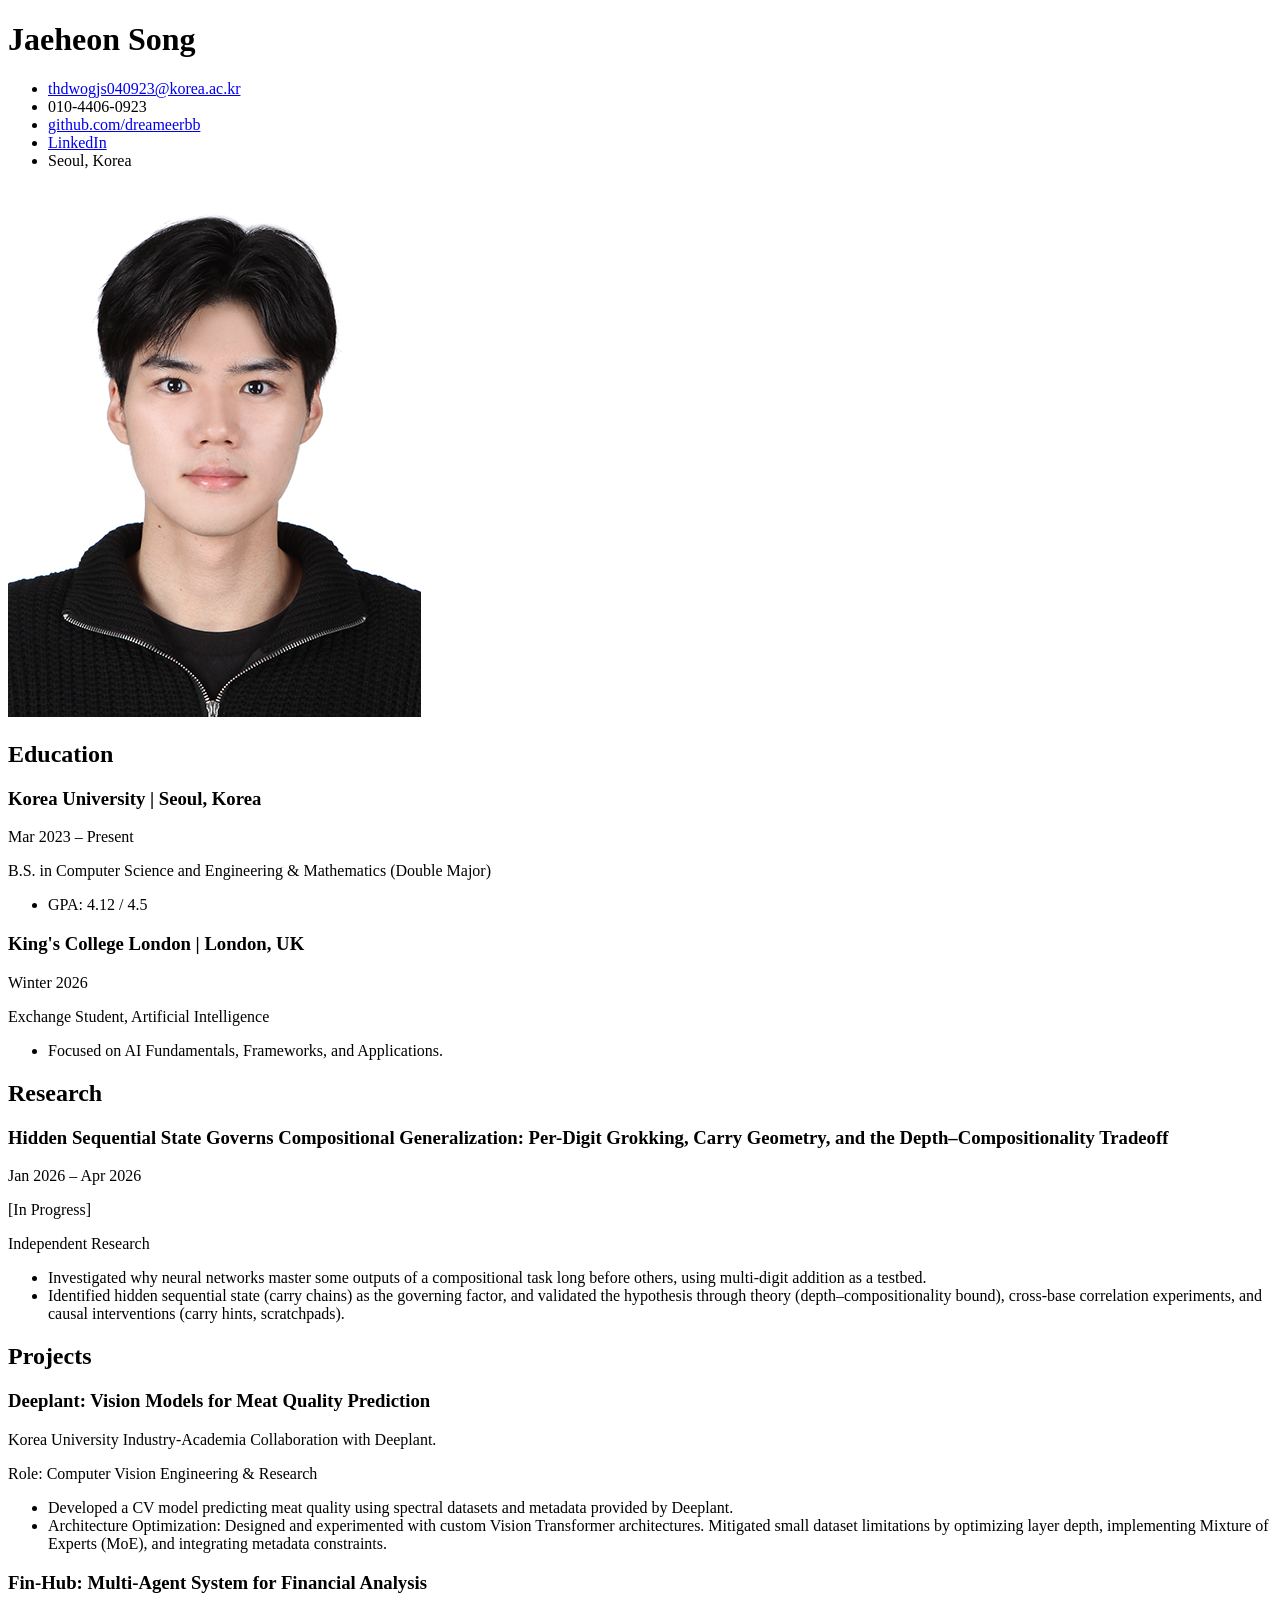
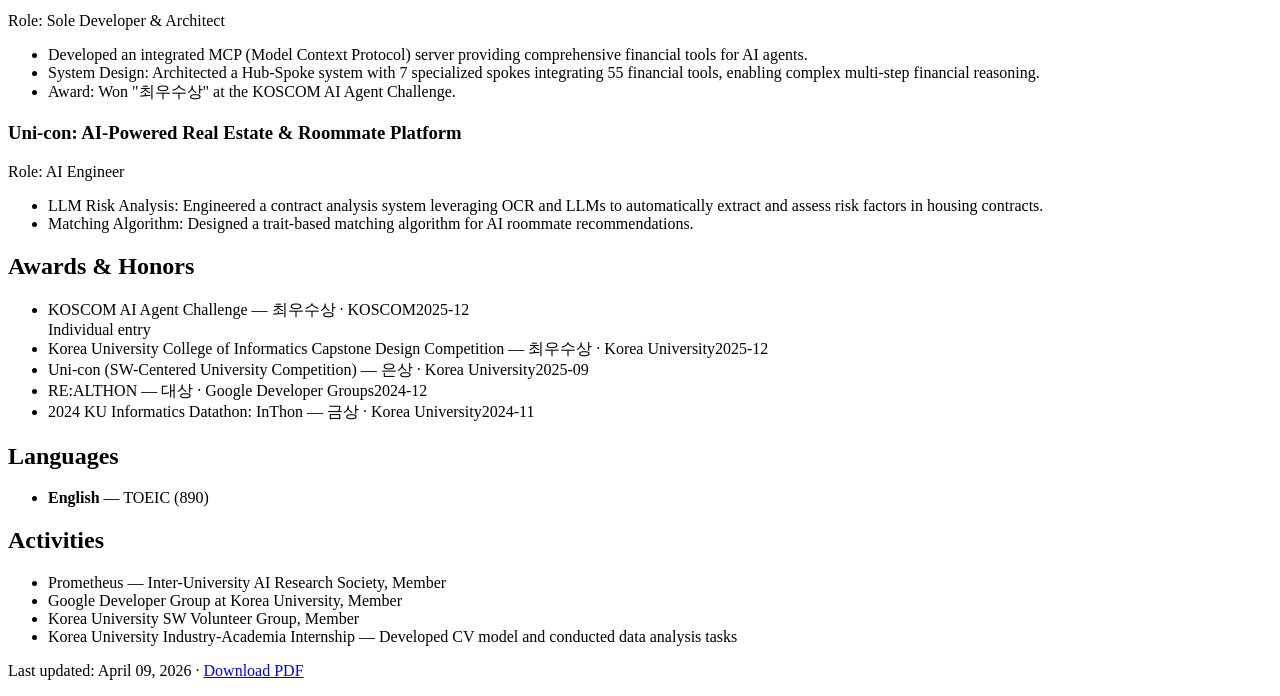
==== index.html @ 189390db "Update index.html via portfolio-manager" ====
<!DOCTYPE html>
<html lang="en">
<head>
<meta charset="UTF-8">
<meta name="viewport" content="width=device-width, initial-scale=1.0">
<title>Jaeheon Song — CV</title>
<meta name="description" content="CV">
<link rel="stylesheet" href="style.css">
<link rel="preconnect" href="https://fonts.googleapis.com">
<link rel="preconnect" href="https://fonts.gstatic.com" crossorigin>
<link href="https://fonts.googleapis.com/css2?family=Inter:wght@400;500;600;700&family=JetBrains+Mono:wght@400;500&display=swap" rel="stylesheet">
</head>
<body>
<main class="cv">

  <!-- Header -->
  <header class="cv-header">
    <div class="cv-header-text">
      <h1 class="cv-name">Jaeheon Song</h1>
      <ul class="cv-contact">
<li><a href="mailto:thdwogjs040923@korea.ac.kr">thdwogjs040923@korea.ac.kr</a></li><li>010-4406-0923</li><li><a href="https://github.com/dreameerbb" target="_blank" rel="noopener">github.com/dreameerbb</a></li><li><a href="https://www.linkedin.com/in/thdwogjs/" target="_blank" rel="noopener">LinkedIn</a></li><li>Seoul, Korea</li>      </ul>
    </div>
    <div class="cv-header-photo">
      <img src="[data-uri]" alt="Jaeheon Song">
    </div>
  </header>

  <!-- About -->

  <!-- Education -->
  <section class="cv-section">
    <h2>Education</h2>
    <article class="cv-item">
      <div class="cv-item-header">
        <h3>Korea University <span class="cv-location">| Seoul, Korea</span></h3>
        <span class="cv-date">Mar 2023 – Present</span>
      </div>
<p class="cv-subtitle">B.S. in Computer Science and Engineering &amp; Mathematics (Double Major)</p>      <ul class="cv-details">
<li>GPA: 4.12 / 4.5</li>      </ul>
    </article>
    <article class="cv-item">
      <div class="cv-item-header">
        <h3>King&#39;s College London <span class="cv-location">| London, UK</span></h3>
        <span class="cv-date">Winter 2026</span>
      </div>
<p class="cv-subtitle">Exchange Student, Artificial Intelligence</p>      <ul class="cv-details">
<li>Focused on AI Fundamentals, Frameworks, and Applications.</li>      </ul>
    </article>
  </section>

  <!-- Research -->
  <section class="cv-section">
    <h2>Research</h2>
    <article class="cv-item">
      <div class="cv-item-header">
        <h3>Hidden Sequential State Governs Compositional Generalization: Per-Digit Grokking, Carry Geometry, and the Depth–Compositionality Tradeoff</h3>
<span class="cv-date">Jan 2026 – Apr 2026</span>      </div>
<p class="cv-status-line">[In Progress]</p><p class="cv-subtitle">Independent Research</p>      <ul class="cv-details">
<li>Investigated why neural networks master some outputs of a compositional task long before others, using multi-digit addition as a testbed.</li><li>Identified hidden sequential state (carry chains) as the governing factor, and validated the hypothesis through theory (depth–compositionality bound), cross-base correlation experiments, and causal interventions (carry hints, scratchpads).</li>      </ul>
    </article>
  </section>

  <!-- Experience -->

  <!-- Projects -->
  <section class="cv-section">
    <h2>Projects</h2>
    <article class="cv-item">
      <div class="cv-item-header">
        <h3>
Deeplant: Vision Models for Meat Quality Prediction        </h3>
      </div>
<p class="cv-description">Korea University Industry-Academia Collaboration with Deeplant.</p><p class="cv-subtitle">Role: Computer Vision Engineering &amp; Research</p>      <ul class="cv-details">
<li>Developed a CV model predicting meat quality using spectral datasets and metadata provided by Deeplant.</li><li>Architecture Optimization: Designed and experimented with custom Vision Transformer architectures. Mitigated small dataset limitations by optimizing layer depth, implementing Mixture of Experts (MoE), and integrating metadata constraints.</li>      </ul>
    </article>
    <article class="cv-item">
      <div class="cv-item-header">
        <h3>
Fin-Hub: Multi-Agent System for Financial Analysis        </h3>
      </div>
<p class="cv-subtitle">Role: Sole Developer &amp; Architect</p>      <ul class="cv-details">
<li>Developed an integrated MCP (Model Context Protocol) server providing comprehensive financial tools for AI agents.</li><li>System Design: Architected a Hub-Spoke system with 7 specialized spokes integrating 55 financial tools, enabling complex multi-step financial reasoning.</li><li>Award: Won &#34;최우수상&#34; at the KOSCOM AI Agent Challenge.</li>      </ul>
    </article>
    <article class="cv-item">
      <div class="cv-item-header">
        <h3>
Uni-con: AI-Powered Real Estate &amp; Roommate Platform        </h3>
      </div>
<p class="cv-subtitle">Role: AI Engineer</p>      <ul class="cv-details">
<li>LLM Risk Analysis: Engineered a contract analysis system leveraging OCR and LLMs to automatically extract and assess risk factors in housing contracts.</li><li>Matching Algorithm: Designed a trait-based matching algorithm for AI roommate recommendations.</li>      </ul>
    </article>
  </section>

  <!-- Skills -->

  <!-- Publications -->

  <!-- Awards -->
  <section class="cv-section">
    <h2>Awards &amp; Honors</h2>
    <ul class="cv-awards">
      <li>
        <div class="cv-award-main">
          <span class="cv-award-title">KOSCOM AI Agent Challenge</span>
 — <span class="cv-award-rank">최우수상</span> · <span class="cv-award-issuer">KOSCOM</span><span class="cv-date">2025-12</span>        </div>
<div class="cv-award-note">Individual entry</div>      </li>
      <li>
        <div class="cv-award-main">
          <span class="cv-award-title">Korea University College of Informatics Capstone Design Competition</span>
 — <span class="cv-award-rank">최우수상</span> · <span class="cv-award-issuer">Korea University</span><span class="cv-date">2025-12</span>        </div>
      </li>
      <li>
        <div class="cv-award-main">
          <span class="cv-award-title">Uni-con (SW-Centered University Competition)</span>
 — <span class="cv-award-rank">은상</span> · <span class="cv-award-issuer">Korea University</span><span class="cv-date">2025-09</span>        </div>
      </li>
      <li>
        <div class="cv-award-main">
          <span class="cv-award-title">RE:ALTHON</span>
 — <span class="cv-award-rank">대상</span> · <span class="cv-award-issuer">Google Developer Groups</span><span class="cv-date">2024-12</span>        </div>
      </li>
      <li>
        <div class="cv-award-main">
          <span class="cv-award-title">2024 KU Informatics Datathon: InThon</span>
 — <span class="cv-award-rank">금상</span> · <span class="cv-award-issuer">Korea University</span><span class="cv-date">2024-11</span>        </div>
      </li>
    </ul>
  </section>

  <!-- Languages -->
  <section class="cv-section">
    <h2>Languages</h2>
    <ul class="cv-languages">
      <li><strong>English</strong> — TOEIC (890)</li>
    </ul>
  </section>

  <!-- Activities -->
  <section class="cv-section">
    <h2>Activities</h2>
    <ul class="cv-activities">
      <li>Prometheus — Inter-University AI Research Society, Member</li>
      <li>Google Developer Group at Korea University, Member</li>
      <li>Korea University SW Volunteer Group, Member</li>
      <li>Korea University Industry-Academia Internship — Developed CV model and conducted data analysis tasks</li>
    </ul>
  </section>

  <footer class="cv-footer">
    <p>Last updated: April 09, 2026 · <a href="cv.pdf">Download PDF</a></p>
  </footer>
</main>
</body>
</html>
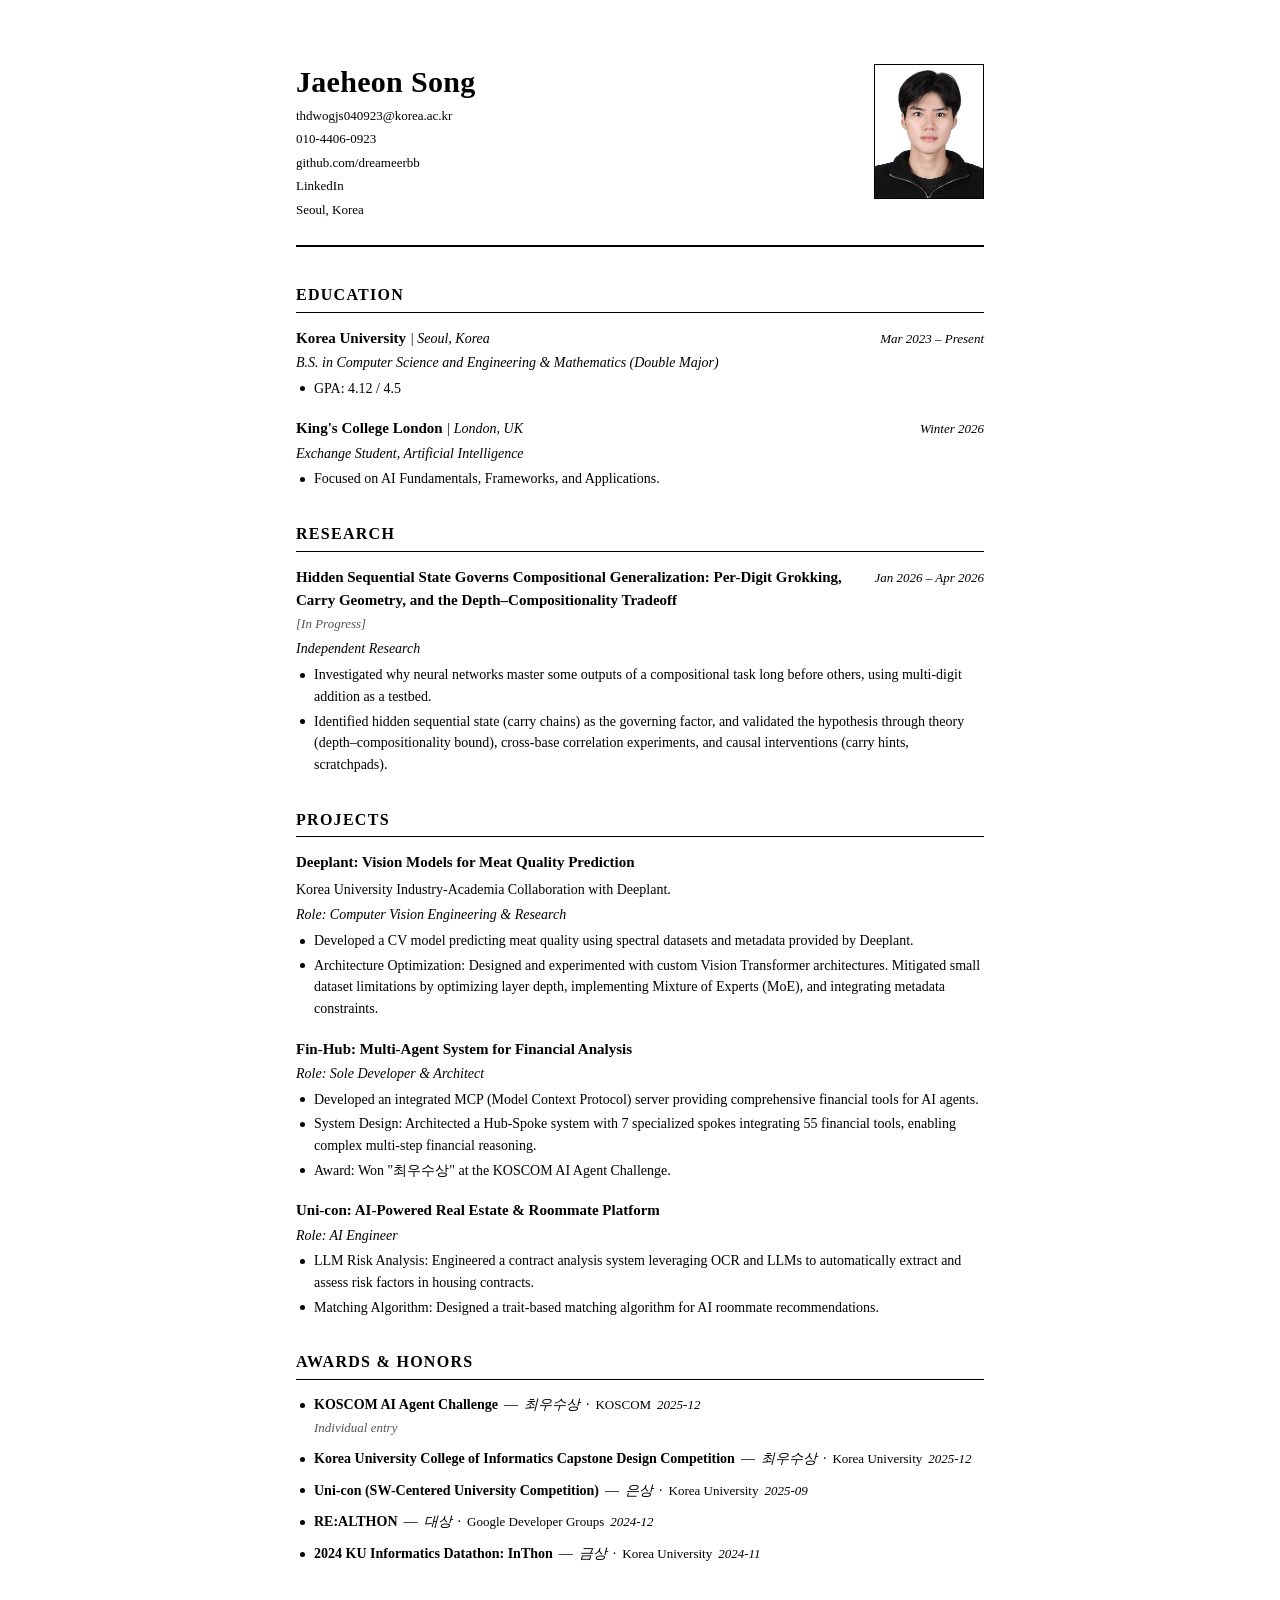
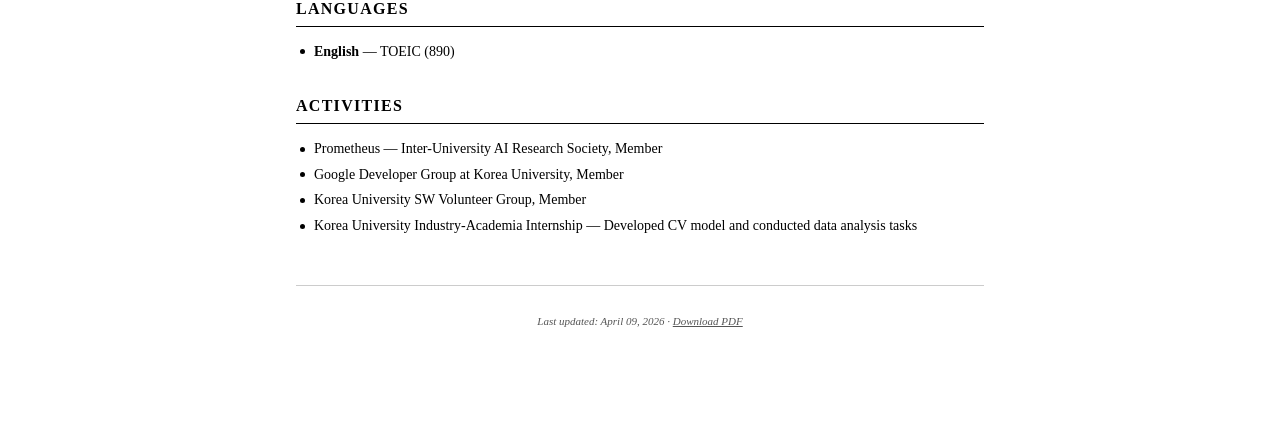
==== commit 2a0cd137: "Update index.html via portfolio-manager" ====
--- a/index.html
+++ b/index.html
@@ -8,7 +8,7 @@
 <link rel="stylesheet" href="style.css">
 <link rel="preconnect" href="https://fonts.googleapis.com">
 <link rel="preconnect" href="https://fonts.gstatic.com" crossorigin>
-<link href="https://fonts.googleapis.com/css2?family=Inter:wght@400;500;600;700&family=JetBrains+Mono:wght@400;500&display=swap" rel="stylesheet">
+<link href="https://fonts.googleapis.com/css2?family=Inter:wght@400;500;600;700;800&display=swap" rel="stylesheet">
 </head>
 <body>
 <main class="cv">
--- a/style.css
+++ b/style.css
@@ -0,0 +1,487 @@
+:root {
+  --text: #000000;
+  --text-muted: #555555;
+  --text-light: #888888;
+  --border: #000000;
+  --border-light: #cccccc;
+  --bg: #ffffff;
+  --max-width: 800px;
+}
+
+@media (prefers-color-scheme: dark) {
+  :root {
+    --text: #e8e8e8;
+    --text-muted: #a0a0a0;
+    --text-light: #707070;
+    --border: #e8e8e8;
+    --border-light: #3a3a3a;
+    --bg: #121212;
+  }
+}
+
+* { box-sizing: border-box; }
+
+html {
+  -webkit-font-smoothing: antialiased;
+  -moz-osx-font-smoothing: grayscale;
+}
+
+body {
+  margin: 0;
+  background: var(--bg);
+  color: var(--text);
+  font-family: 'Charter', 'Georgia', 'Times New Roman', Times, serif;
+  font-size: 14px;
+  line-height: 1.55;
+}
+
+.cv {
+  max-width: var(--max-width);
+  margin: 0 auto;
+  padding: 64px 56px 96px;
+}
+
+/* ============================================
+   Header
+   ============================================ */
+.cv-header {
+  display: flex;
+  align-items: flex-start;
+  gap: 32px;
+  margin-bottom: 36px;
+  padding-bottom: 24px;
+  border-bottom: 2px solid var(--border);
+}
+
+.cv-header-text {
+  flex: 1;
+  min-width: 0;
+}
+
+.cv-header-photo {
+  flex-shrink: 0;
+  width: 110px;
+  height: 135px;
+  overflow: hidden;
+  border: 1px solid var(--border);
+}
+
+.cv-header-photo img {
+  width: 100%;
+  height: 100%;
+  object-fit: cover;
+  display: block;
+}
+
+.cv-name {
+  font-size: 30px;
+  font-weight: 700;
+  letter-spacing: 0.01em;
+  margin: 0 0 4px;
+  color: var(--text);
+  line-height: 1.2;
+}
+
+.cv-title {
+  font-size: 14px;
+  color: var(--text-muted);
+  margin: 0 0 14px;
+  font-weight: 400;
+  font-style: italic;
+}
+
+.cv-contact {
+  list-style: none;
+  padding: 0;
+  margin: 0;
+  font-size: 13px;
+  color: var(--text);
+  line-height: 1.8;
+}
+
+.cv-contact li {
+  display: block;
+}
+
+.cv-contact a {
+  color: var(--text);
+  text-decoration: none;
+}
+
+.cv-contact a:hover {
+  text-decoration: underline;
+}
+
+.cv-status-line {
+  font-size: 13px;
+  font-weight: 400;
+  font-style: italic;
+  color: var(--text-muted);
+  margin: 2px 0 4px;
+}
+
+/* ============================================
+   Sections
+   ============================================ */
+.cv-section {
+  margin-bottom: 32px;
+}
+
+.cv-section h2 {
+  font-size: 16px;
+  font-weight: 700;
+  letter-spacing: 0.08em;
+  text-transform: uppercase;
+  color: var(--text);
+  margin: 0 0 14px;
+  padding-bottom: 4px;
+  border-bottom: 1px solid var(--border);
+  font-family: 'Charter', 'Georgia', 'Times New Roman', Times, serif;
+}
+
+/* ============================================
+   Items (Education, Experience, Projects)
+   ============================================ */
+.cv-item {
+  margin-bottom: 18px;
+}
+
+.cv-item:last-child {
+  margin-bottom: 0;
+}
+
+.cv-item-header {
+  display: flex;
+  justify-content: space-between;
+  align-items: baseline;
+  gap: 16px;
+  margin-bottom: 2px;
+}
+
+.cv-item h3 {
+  font-size: 15px;
+  font-weight: 700;
+  margin: 0;
+  color: var(--text);
+}
+
+.cv-item h3 a {
+  color: var(--text);
+  text-decoration: none;
+}
+
+.cv-item h3 a:hover {
+  text-decoration: underline;
+}
+
+.cv-location {
+  font-weight: 400;
+  color: var(--text);
+  font-size: 14px;
+  font-style: italic;
+}
+
+.cv-date {
+  font-family: 'Charter', 'Georgia', 'Times New Roman', Times, serif;
+  font-size: 13px;
+  color: var(--text);
+  white-space: nowrap;
+  flex-shrink: 0;
+  font-style: italic;
+}
+
+.cv-subtitle {
+  font-size: 14px;
+  color: var(--text);
+  margin: 0 0 4px;
+  font-style: italic;
+}
+
+.cv-description {
+  font-size: 14px;
+  color: var(--text);
+  margin: 4px 0;
+}
+
+.cv-tech {
+  font-size: 13px;
+  color: var(--text);
+  margin: 4px 0;
+}
+
+.cv-tech span {
+  font-weight: 600;
+}
+
+/* Notion-style bullet points */
+.cv-details {
+  list-style: none;
+  padding: 0;
+  margin: 4px 0 0;
+}
+
+.cv-details li {
+  font-size: 14px;
+  padding-left: 18px;
+  position: relative;
+  margin-bottom: 3px;
+  line-height: 1.55;
+  color: var(--text);
+}
+
+.cv-details li::before {
+  content: '';
+  position: absolute;
+  left: 4px;
+  top: 0.62em;
+  width: 5px;
+  height: 5px;
+  border-radius: 50%;
+  background: var(--text);
+}
+
+/* ============================================
+   About
+   ============================================ */
+.cv-about {
+  margin: 0;
+  line-height: 1.65;
+  font-size: 14px;
+  color: var(--text);
+  text-align: justify;
+}
+
+/* ============================================
+   Skills
+   ============================================ */
+.cv-skills {
+  margin: 0;
+}
+
+.cv-skill-row {
+  display: grid;
+  grid-template-columns: 140px 1fr;
+  gap: 16px;
+  margin-bottom: 6px;
+  font-size: 14px;
+}
+
+.cv-skill-row dt {
+  font-weight: 700;
+  color: var(--text);
+}
+
+.cv-skill-row dd {
+  margin: 0;
+  color: var(--text);
+}
+
+/* ============================================
+   Publications
+   ============================================ */
+.cv-publications {
+  padding-left: 24px;
+  margin: 0;
+  counter-reset: pub-counter;
+  list-style: none;
+}
+
+.cv-publications li {
+  font-size: 14px;
+  margin-bottom: 10px;
+  line-height: 1.55;
+  counter-increment: pub-counter;
+  position: relative;
+}
+
+.cv-publications li::before {
+  content: '[' counter(pub-counter) ']';
+  position: absolute;
+  left: -24px;
+  font-size: 14px;
+  color: var(--text);
+}
+
+.cv-pub-title {
+  font-weight: 600;
+}
+
+.cv-pub-authors {
+  color: var(--text);
+  display: block;
+}
+
+.cv-pub-date {
+  color: var(--text);
+}
+
+.cv-publications em {
+  color: var(--text);
+}
+
+.cv-publications a {
+  color: var(--text);
+  text-decoration: underline;
+  margin-left: 4px;
+}
+
+/* ============================================
+   Awards
+   ============================================ */
+.cv-awards {
+  list-style: none;
+  padding: 0;
+  margin: 0;
+}
+
+.cv-awards li {
+  font-size: 14px;
+  display: block;
+  margin-bottom: 10px;
+  padding-left: 18px;
+  position: relative;
+}
+
+.cv-awards li::before {
+  content: '';
+  position: absolute;
+  left: 4px;
+  top: 0.62em;
+  width: 5px;
+  height: 5px;
+  border-radius: 50%;
+  background: var(--text);
+}
+
+.cv-award-main {
+  display: flex;
+  align-items: baseline;
+  flex-wrap: wrap;
+  gap: 6px;
+}
+
+.cv-award-title {
+  font-weight: 700;
+  color: var(--text);
+}
+
+.cv-award-rank {
+  color: var(--text);
+  font-weight: 400;
+  font-style: italic;
+}
+
+.cv-award-issuer {
+  color: var(--text);
+  font-size: 13px;
+}
+
+.cv-award-note {
+  font-size: 13px;
+  color: var(--text-muted);
+  font-style: italic;
+  margin-top: 2px;
+}
+
+/* ============================================
+   Languages, Activities
+   ============================================ */
+.cv-languages,
+.cv-activities {
+  list-style: none;
+  padding: 0;
+  margin: 0;
+}
+
+.cv-languages li,
+.cv-activities li {
+  font-size: 14px;
+  margin-bottom: 4px;
+  padding-left: 18px;
+  position: relative;
+}
+
+.cv-languages li::before,
+.cv-activities li::before {
+  content: '';
+  position: absolute;
+  left: 4px;
+  top: 0.62em;
+  width: 5px;
+  height: 5px;
+  border-radius: 50%;
+  background: var(--text);
+}
+
+.cv-activities li strong {
+  font-weight: 700;
+}
+
+.cv-count {
+  color: var(--text-muted);
+  font-size: 13px;
+  margin-left: 4px;
+}
+
+/* ============================================
+   Footer
+   ============================================ */
+.cv-footer {
+  margin-top: 48px;
+  padding-top: 16px;
+  border-top: 1px solid var(--border-light);
+  text-align: center;
+  font-size: 11px;
+  color: var(--text-muted);
+  font-style: italic;
+}
+
+.cv-footer a {
+  color: var(--text-muted);
+  text-decoration: underline;
+}
+
+/* ============================================
+   Responsive
+   ============================================ */
+@media (max-width: 720px) {
+  .cv {
+    padding: 40px 28px 64px;
+  }
+
+  .cv-header {
+    flex-direction: column-reverse;
+    gap: 20px;
+  }
+
+  .cv-header-photo {
+    width: 100px;
+    height: 125px;
+  }
+
+  .cv-name {
+    font-size: 26px;
+  }
+
+  .cv-item-header {
+    flex-direction: column;
+    gap: 2px;
+    align-items: flex-start;
+  }
+
+  .cv-skill-row {
+    grid-template-columns: 1fr;
+    gap: 2px;
+  }
+}
+
+/* ============================================
+   Print
+   ============================================ */
+@media print {
+  body { font-size: 11pt; background: white; color: black; }
+  .cv { padding: 0; max-width: 100%; }
+  .cv-footer { display: none; }
+  .cv-section { page-break-inside: avoid; }
+  .cv-item { page-break-inside: avoid; }
+}
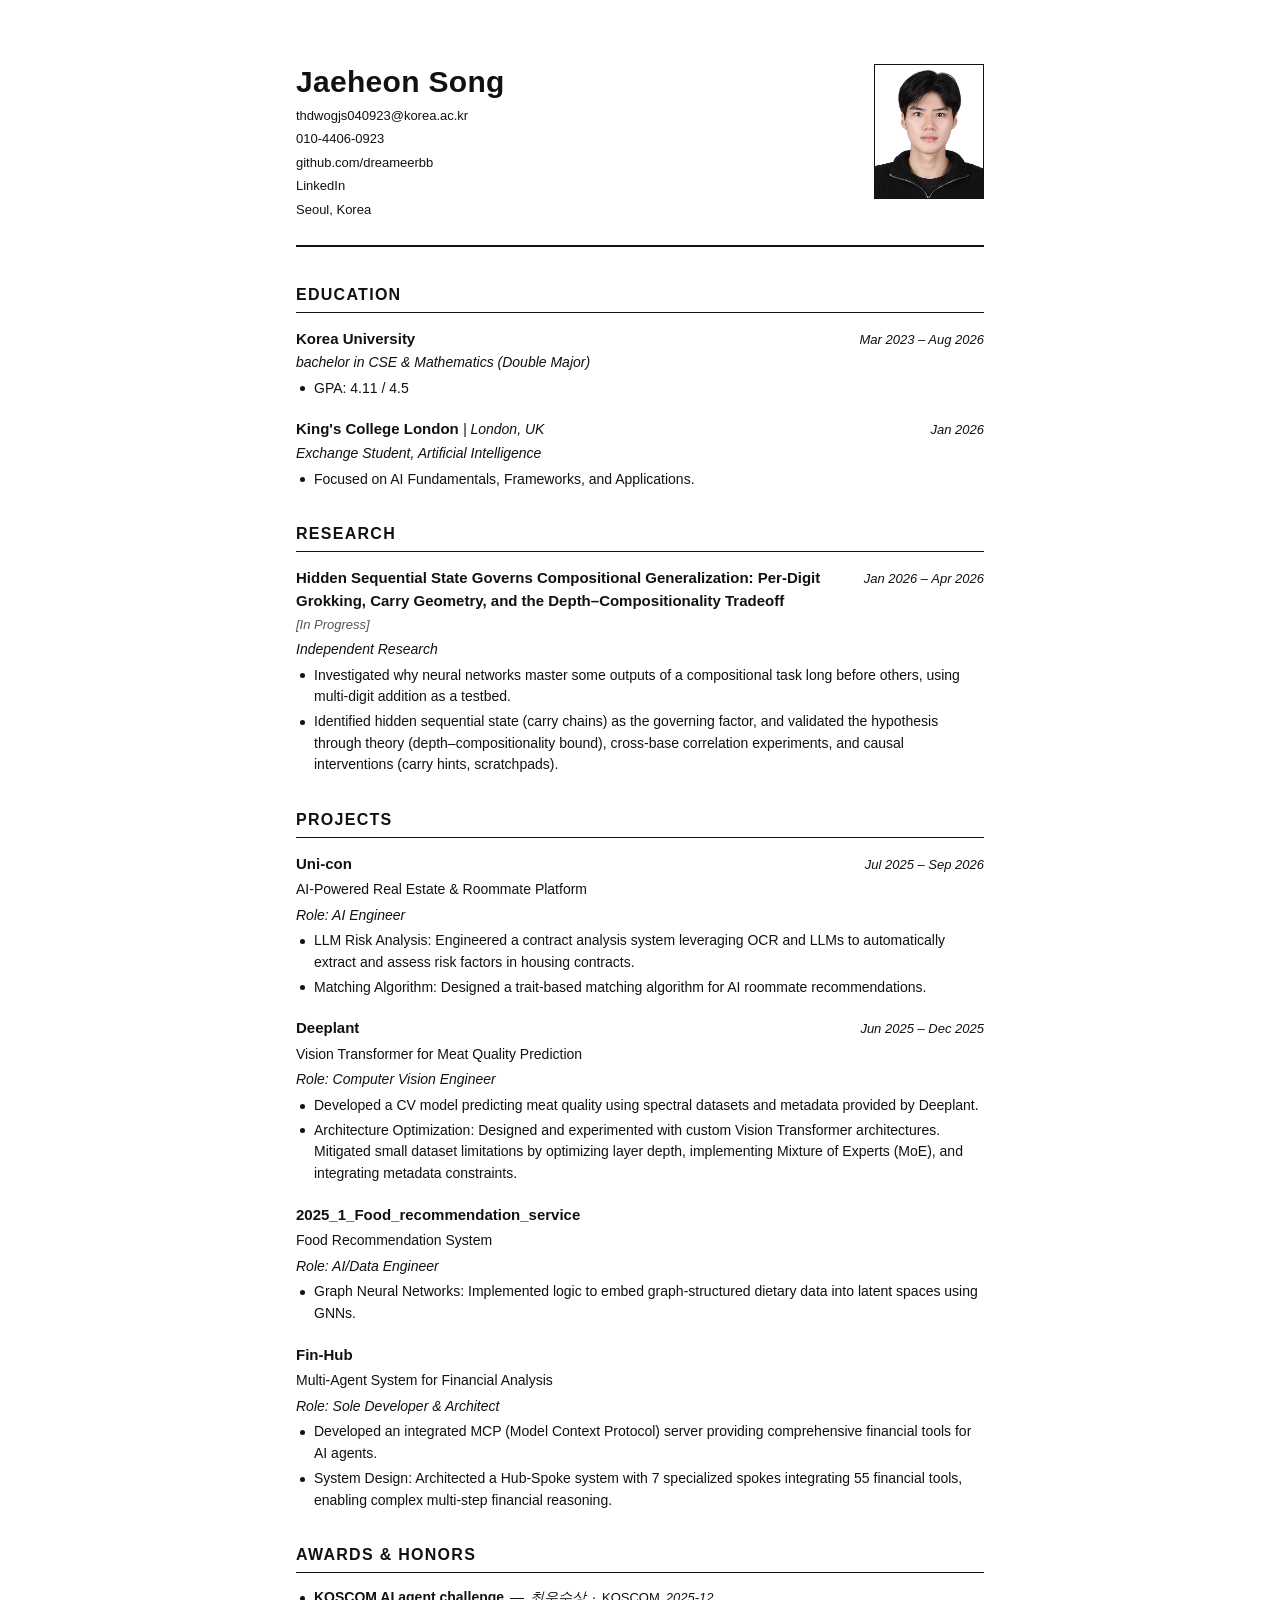
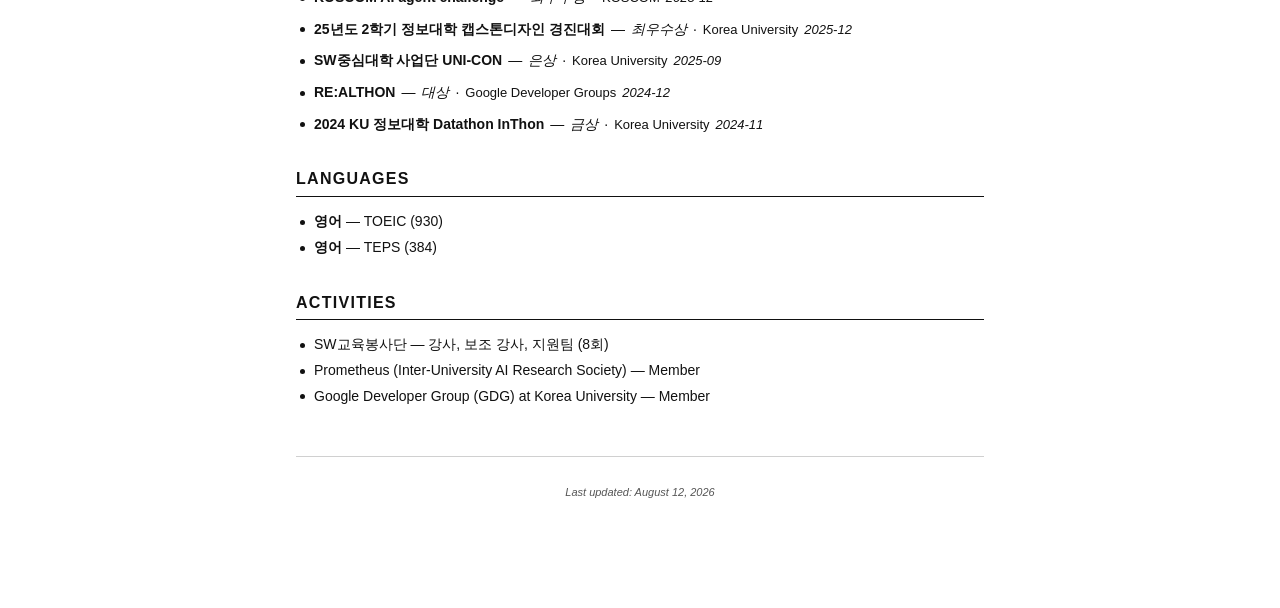
==== commit 27b654a6: "Update index.html via portfolio-manager" ====
--- a/index.html
+++ b/index.html
@@ -32,16 +32,16 @@
     <h2>Education</h2>
     <article class="cv-item">
       <div class="cv-item-header">
-        <h3>Korea University <span class="cv-location">| Seoul, Korea</span></h3>
-        <span class="cv-date">Mar 2023 – Present</span>
+        <h3>Korea University</h3>
+        <span class="cv-date">Mar 2023 – Aug 2026</span>
       </div>
-<p class="cv-subtitle">B.S. in Computer Science and Engineering &amp; Mathematics (Double Major)</p>      <ul class="cv-details">
-<li>GPA: 4.12 / 4.5</li>      </ul>
+<p class="cv-subtitle">bachelor in CSE &amp; Mathematics (Double Major)</p>      <ul class="cv-details">
+<li>GPA: 4.11 / 4.5</li>      </ul>
     </article>
     <article class="cv-item">
       <div class="cv-item-header">
         <h3>King&#39;s College London <span class="cv-location">| London, UK</span></h3>
-        <span class="cv-date">Winter 2026</span>
+        <span class="cv-date">Jan 2026</span>
       </div>
 <p class="cv-subtitle">Exchange Student, Artificial Intelligence</p>      <ul class="cv-details">
 <li>Focused on AI Fundamentals, Frameworks, and Applications.</li>      </ul>
@@ -68,26 +68,34 @@
     <article class="cv-item">
       <div class="cv-item-header">
         <h3>
-Deeplant: Vision Models for Meat Quality Prediction        </h3>
-      </div>
-<p class="cv-description">Korea University Industry-Academia Collaboration with Deeplant.</p><p class="cv-subtitle">Role: Computer Vision Engineering &amp; Research</p>      <ul class="cv-details">
+<a href="https://github.com/dreameerbb/Uni-con" target="_blank" rel="noopener">Uni-con</a>        </h3>
+<span class="cv-date">Jul 2025 – Sep 2026</span>      </div>
+<p class="cv-description">AI-Powered Real Estate &amp; Roommate Platform</p><p class="cv-subtitle">Role: AI Engineer</p>      <ul class="cv-details">
+<li>LLM Risk Analysis: Engineered a contract analysis system leveraging OCR and LLMs to automatically extract and assess risk factors in housing contracts.</li><li>Matching Algorithm: Designed a trait-based matching algorithm for AI roommate recommendations.</li>      </ul>
+    </article>
+    <article class="cv-item">
+      <div class="cv-item-header">
+        <h3>
+<a href="https://github.com/dreameerbb/Deeplant" target="_blank" rel="noopener">Deeplant</a>        </h3>
+<span class="cv-date">Jun 2025 – Dec 2025</span>      </div>
+<p class="cv-description">Vision Transformer for Meat Quality Prediction</p><p class="cv-subtitle">Role: Computer Vision Engineer</p>      <ul class="cv-details">
 <li>Developed a CV model predicting meat quality using spectral datasets and metadata provided by Deeplant.</li><li>Architecture Optimization: Designed and experimented with custom Vision Transformer architectures. Mitigated small dataset limitations by optimizing layer depth, implementing Mixture of Experts (MoE), and integrating metadata constraints.</li>      </ul>
     </article>
     <article class="cv-item">
       <div class="cv-item-header">
         <h3>
-Fin-Hub: Multi-Agent System for Financial Analysis        </h3>
+<a href="https://github.com/dreameerbb/2025_1_Food_recommendation_service" target="_blank" rel="noopener">2025_1_Food_recommendation_service</a>        </h3>
       </div>
-<p class="cv-subtitle">Role: Sole Developer &amp; Architect</p>      <ul class="cv-details">
-<li>Developed an integrated MCP (Model Context Protocol) server providing comprehensive financial tools for AI agents.</li><li>System Design: Architected a Hub-Spoke system with 7 specialized spokes integrating 55 financial tools, enabling complex multi-step financial reasoning.</li><li>Award: Won &#34;최우수상&#34; at the KOSCOM AI Agent Challenge.</li>      </ul>
+<p class="cv-description">Food Recommendation System</p><p class="cv-subtitle">Role: AI/Data Engineer</p>      <ul class="cv-details">
+<li>Graph Neural Networks: Implemented logic to embed graph-structured dietary data into latent spaces using GNNs.</li>      </ul>
     </article>
     <article class="cv-item">
       <div class="cv-item-header">
         <h3>
-Uni-con: AI-Powered Real Estate &amp; Roommate Platform        </h3>
+Fin-Hub        </h3>
       </div>
-<p class="cv-subtitle">Role: AI Engineer</p>      <ul class="cv-details">
-<li>LLM Risk Analysis: Engineered a contract analysis system leveraging OCR and LLMs to automatically extract and assess risk factors in housing contracts.</li><li>Matching Algorithm: Designed a trait-based matching algorithm for AI roommate recommendations.</li>      </ul>
+<p class="cv-description">Multi-Agent System for Financial Analysis</p><p class="cv-subtitle">Role: Sole Developer &amp; Architect</p>      <ul class="cv-details">
+<li>Developed an integrated MCP (Model Context Protocol) server providing comprehensive financial tools for AI agents.</li><li>System Design: Architected a Hub-Spoke system with 7 specialized spokes integrating 55 financial tools, enabling complex multi-step financial reasoning.</li>      </ul>
     </article>
   </section>
 
@@ -101,17 +109,17 @@
     <ul class="cv-awards">
       <li>
         <div class="cv-award-main">
-          <span class="cv-award-title">KOSCOM AI Agent Challenge</span>
+          <span class="cv-award-title">KOSCOM AI agent challenge</span>
  — <span class="cv-award-rank">최우수상</span> · <span class="cv-award-issuer">KOSCOM</span><span class="cv-date">2025-12</span>        </div>
-<div class="cv-award-note">Individual entry</div>      </li>
+      </li>
       <li>
         <div class="cv-award-main">
-          <span class="cv-award-title">Korea University College of Informatics Capstone Design Competition</span>
+          <span class="cv-award-title">25년도 2학기 정보대학 캡스톤디자인 경진대회</span>
  — <span class="cv-award-rank">최우수상</span> · <span class="cv-award-issuer">Korea University</span><span class="cv-date">2025-12</span>        </div>
       </li>
       <li>
         <div class="cv-award-main">
-          <span class="cv-award-title">Uni-con (SW-Centered University Competition)</span>
+          <span class="cv-award-title">SW중심대학 사업단 UNI-CON</span>
  — <span class="cv-award-rank">은상</span> · <span class="cv-award-issuer">Korea University</span><span class="cv-date">2025-09</span>        </div>
       </li>
       <li>
@@ -121,7 +129,7 @@
       </li>
       <li>
         <div class="cv-award-main">
-          <span class="cv-award-title">2024 KU Informatics Datathon: InThon</span>
+          <span class="cv-award-title">2024 KU 정보대학 Datathon InThon</span>
  — <span class="cv-award-rank">금상</span> · <span class="cv-award-issuer">Korea University</span><span class="cv-date">2024-11</span>        </div>
       </li>
     </ul>
@@ -131,7 +139,8 @@
   <section class="cv-section">
     <h2>Languages</h2>
     <ul class="cv-languages">
-      <li><strong>English</strong> — TOEIC (890)</li>
+      <li><strong>영어</strong> — TOEIC (930)</li>
+      <li><strong>영어</strong> — TEPS (384)</li>
     </ul>
   </section>
 
@@ -139,15 +148,14 @@
   <section class="cv-section">
     <h2>Activities</h2>
     <ul class="cv-activities">
-      <li>Prometheus — Inter-University AI Research Society, Member</li>
-      <li>Google Developer Group at Korea University, Member</li>
-      <li>Korea University SW Volunteer Group, Member</li>
-      <li>Korea University Industry-Academia Internship — Developed CV model and conducted data analysis tasks</li>
+      <li>SW교육봉사단 — 강사, 보조 강사, 지원팀 (8회)</li>
+      <li>Prometheus (Inter-University AI Research Society) — Member</li>
+      <li>Google Developer Group (GDG) at Korea University — Member</li>
     </ul>
   </section>
 
   <footer class="cv-footer">
-    <p>Last updated: April 09, 2026 · <a href="cv.pdf">Download PDF</a></p>
+    <p>Last updated: August 12, 2026</p>
   </footer>
 </main>
 </body>
--- a/style.css
+++ b/style.css
@@ -1,22 +1,12 @@
 :root {
-  --text: #000000;
+  --text: #111111;
   --text-muted: #555555;
   --text-light: #888888;
-  --border: #000000;
-  --border-light: #cccccc;
+  --border: #111111;
+  --border-light: #d0d0d0;
   --bg: #ffffff;
   --max-width: 800px;
-}
-
-@media (prefers-color-scheme: dark) {
-  :root {
-    --text: #e8e8e8;
-    --text-muted: #a0a0a0;
-    --text-light: #707070;
-    --border: #e8e8e8;
-    --border-light: #3a3a3a;
-    --bg: #121212;
-  }
+  color-scheme: light;
 }
 
 * { box-sizing: border-box; }
@@ -30,7 +20,7 @@
   margin: 0;
   background: var(--bg);
   color: var(--text);
-  font-family: 'Charter', 'Georgia', 'Times New Roman', Times, serif;
+  font-family: 'Inter', -apple-system, BlinkMacSystemFont, 'Segoe UI', 'Helvetica Neue', Arial, sans-serif;
   font-size: 14px;
   line-height: 1.55;
 }
@@ -136,7 +126,7 @@
   margin: 0 0 14px;
   padding-bottom: 4px;
   border-bottom: 1px solid var(--border);
-  font-family: 'Charter', 'Georgia', 'Times New Roman', Times, serif;
+  font-family: 'Inter', -apple-system, BlinkMacSystemFont, 'Segoe UI', 'Helvetica Neue', Arial, sans-serif;
 }
 
 /* ============================================
@@ -182,7 +172,7 @@
 }
 
 .cv-date {
-  font-family: 'Charter', 'Georgia', 'Times New Roman', Times, serif;
+  font-family: 'Inter', -apple-system, BlinkMacSystemFont, 'Segoe UI', 'Helvetica Neue', Arial, sans-serif;
   font-size: 13px;
   color: var(--text);
   white-space: nowrap;
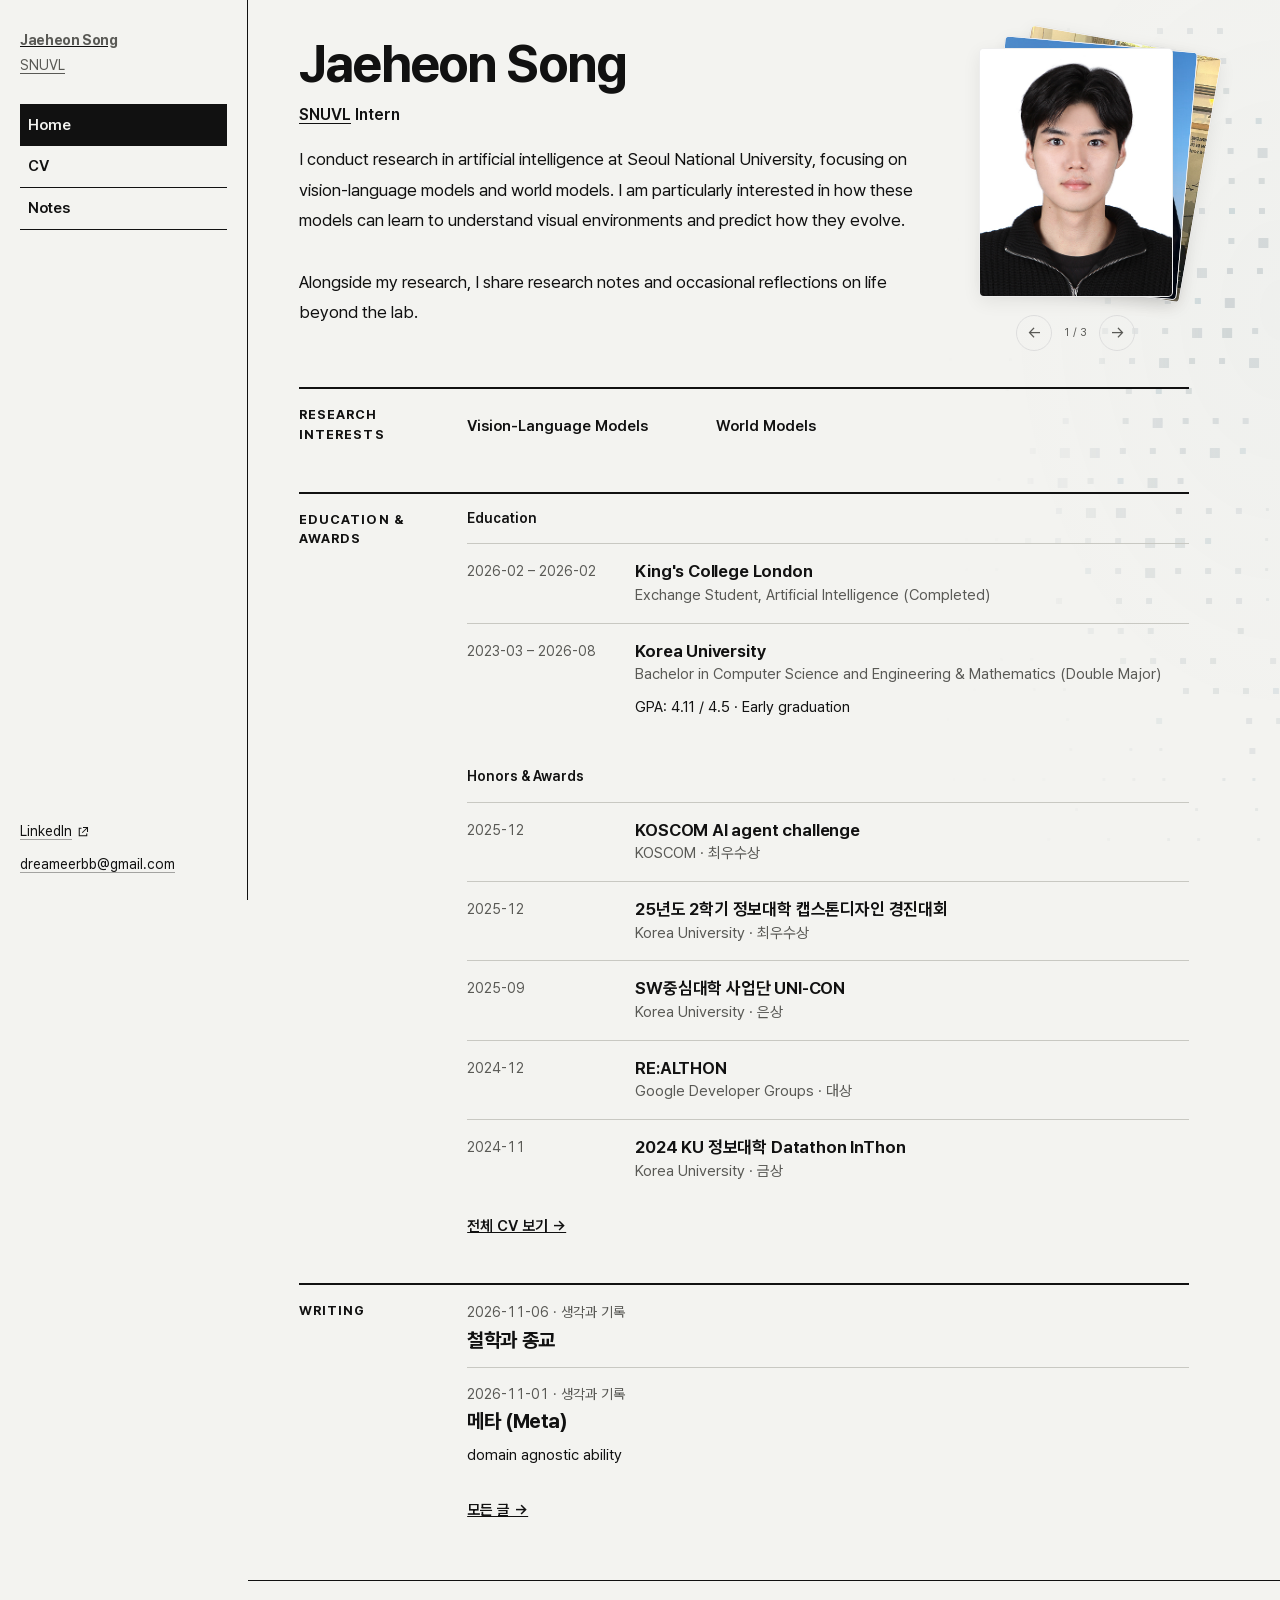
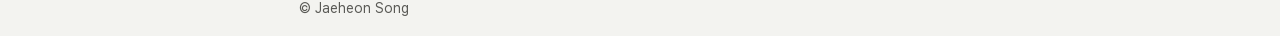
==== commit 32739196: "Publish public homepage c98dc02bdd7e" ====
--- a/index.html
+++ b/index.html
@@ -1,162 +1,6 @@
-<!DOCTYPE html>
-<html lang="en">
-<head>
-<meta charset="UTF-8">
-<meta name="viewport" content="width=device-width, initial-scale=1.0">
-<title>Jaeheon Song — CV</title>
-<meta name="description" content="CV">
-<link rel="stylesheet" href="style.css">
-<link rel="preconnect" href="https://fonts.googleapis.com">
-<link rel="preconnect" href="https://fonts.gstatic.com" crossorigin>
-<link href="https://fonts.googleapis.com/css2?family=Inter:wght@400;500;600;700;800&display=swap" rel="stylesheet">
-</head>
-<body>
-<main class="cv">
+<!DOCTYPE html><!--c98dc02bdd7e36f79660f668--><html lang="ko"><head><meta charSet="utf-8"/><meta name="viewport" content="width=device-width, initial-scale=1"/><link rel="preload" as="image" href="/images/profile/portrait.jpg"/><link rel="stylesheet" href="/_next/static/css/05eaf7c0f0bf9f6a.css" data-precedence="next"/><link rel="stylesheet" href="/_next/static/css/9fe447d1683c3db8.css" data-precedence="next"/><link rel="preload" as="script" fetchPriority="low" href="/_next/static/chunks/webpack-3daae95ca46920ba.js"/><script src="/_next/static/chunks/87c73c54-24122e7b92478d00.js" async=""></script><script src="/_next/static/chunks/18-61ce1ad422bc7c9e.js" async=""></script><script src="/_next/static/chunks/main-app-835678c9c5c9f55a.js" async=""></script><script src="/_next/static/chunks/app/error-2d218c4a20f810a8.js" async=""></script><script src="/_next/static/chunks/664-6d821dc1aacb6b48.js" async=""></script><script src="/_next/static/chunks/536-0e94a08abcd8ee40.js" async=""></script><script src="/_next/static/chunks/906-bd4c352dfd874ceb.js" async=""></script><script src="/_next/static/chunks/app/page-c68f7058d8da209c.js" async=""></script><title>Jaeheon Song · SNUVL Intern</title><meta name="description" content="I conduct research in artificial intelligence at Seoul National University, focusing on vision-language models and world models. I am particularly interested in how these models can learn to understand visual environments and predict how they evolve.
 
-  <!-- Header -->
-  <header class="cv-header">
-    <div class="cv-header-text">
-      <h1 class="cv-name">Jaeheon Song</h1>
-      <ul class="cv-contact">
-<li><a href="mailto:thdwogjs040923@korea.ac.kr">thdwogjs040923@korea.ac.kr</a></li><li>010-4406-0923</li><li><a href="https://github.com/dreameerbb" target="_blank" rel="noopener">github.com/dreameerbb</a></li><li><a href="https://www.linkedin.com/in/thdwogjs/" target="_blank" rel="noopener">LinkedIn</a></li><li>Seoul, Korea</li>      </ul>
-    </div>
-    <div class="cv-header-photo">
-      <img src="[data-uri]" alt="Jaeheon Song">
-    </div>
-  </header>
+Alongside my research, I share research notes and occasional reflections on life beyond the lab."/><script src="/_next/static/chunks/polyfills-42372ed130431b0a.js" noModule=""></script></head><body><div hidden=""><!--$--><!--/$--></div><div class="shell" style="--bg:#f3f3f0;--fg:#111111;--sidebar-width:248px;--content-width:992px"><a class="skip" href="#main-content">본문으로 건너뛰기</a><aside class="side"><div class="brand"><a href="/"><strong><span data-home-text="site/name">Jaeheon Song</span></strong></a><span data-home-text="site/affiliation"><a href="https://vision.snu.ac.kr/" class="lab-link">SNUVL</a></span></div><nav class="nav" aria-label="주요 메뉴"><ul><li><a aria-current="page" href="/">Home</a></li><li><a href="/cv/">CV</a></li><li><a href="/blog/">Notes</a></li></ul></nav><ul class="contacts" aria-label="연락처"><li><a href="https://www.linkedin.com/in/thdwogjs/">LinkedIn<svg class="external-link-icon" viewBox="0 0 16 16" width="12" height="12" fill="none" stroke="currentColor" stroke-width="1.4" aria-hidden="true"><path d="M6 3H3v10h10v-3M8 2h6v6M14 2 7 9"></path></svg></a></li><li><a href="mailto:dreameerbb@gmail.com">dreameerbb@gmail.com</a></li></ul></aside><div class="col"><div class="research-background token-background token-home" aria-hidden="true"><div class="visual-token-field"><svg viewBox="0 0 450 850" fill="none" focusable="false"><rect x="132" y="16" width="3" height="3" rx=".6" fill="#7f9099" opacity="0.10407957043198879"></rect><rect x="222" y="16" width="6" height="6" rx=".6" fill="#7f9099" opacity="0.1614260288449184"></rect><rect x="252" y="16" width="6" height="6" rx=".6" fill="#7f9099" opacity="0.1672202691328153"></rect><rect x="282" y="16" width="6" height="6" rx=".6" fill="#7f9099" opacity="0.1614260288449184"></rect><rect x="402" y="16" width="3" height="3" rx=".6" fill="#7f9099" opacity="0.08673561093396365"></rect><rect x="165.20077724026598" y="46" width="3" height="3" rx=".6" fill="#7f9099" opacity="0.12025105342841612"></rect><rect x="225.20077724026598" y="46" width="6" height="6" rx=".6" fill="#668d9e" opacity="0.1657600219465332"></rect><rect x="285.20077724026595" y="46" width="6" height="6" rx=".6" fill="#7f9099" opacity="0.17903060754265773"></rect><rect x="375.20077724026595" y="46" width="3" height="3" rx=".6" fill="#7f9099" opacity="0.12176639565494032"></rect><rect x="405.20077724026595" y="46" width="3" height="3" rx=".6" fill="#7f9099" opacity="0.09974418329836843"></rect><rect x="78.16963189983736" y="76" width="3" height="3" rx=".6" fill="#7f9099" opacity="0.06868978988936794"></rect><rect x="138.16963189983736" y="76" width="3" height="3" rx=".6" fill="#7f9099" opacity="0.09308621932221708"></rect><rect x="168.16963189983736" y="76" width="3" height="3" rx=".6" fill="#7f9099" opacity="0.1146491818934813"></rect><rect x="198.16963189983736" y="76" width="6" height="6" rx=".6" fill="#7f9099" opacity="0.1407728195349267"></rect><rect x="258.1696318998374" y="76" width="6" height="6" rx=".6" fill="#7f9099" opacity="0.18643391095717352"></rect><rect x="288.1696318998374" y="76" width="6" height="6" rx=".6" fill="#7f9099" opacity="0.1938999216747752"></rect><rect x="110.69144609244171" y="106" width="3" height="3" rx=".6" fill="#7f9099" opacity="0.07501257207093787"></rect><rect x="140.6914460924417" y="106" width="3" height="3" rx=".6" fill="#7f9099" opacity="0.08894951266066045"></rect><rect x="200.6914460924417" y="106" width="6" height="6" rx=".6" fill="#7f9099" opacity="0.13713451151349168"></rect><rect x="230.6914460924417" y="106" width="6" height="6" rx=".6" fill="#7f9099" opacity="0.16657861151569625"></rect><rect x="290.6914460924417" y="106" width="6" height="6" rx=".6" fill="#7f9099" opacity="0.20579676231876018"></rect><rect x="320.6914460924417" y="106" width="6" height="6" rx=".6" fill="#668d9e" opacity="0.2043458748476482"></rect><rect x="350.6914460924417" y="106" width="6" height="6" rx=".6" fill="#7f9099" opacity="0.18788097294343548"></rect><rect x="380.6914460924417" y="106" width="6" height="6" rx=".6" fill="#7f9099" opacity="0.16138006005838443"></rect><rect x="410.6914460924417" y="106" width="3" height="3" rx=".6" fill="#7f9099" opacity="0.1319190950517793"></rect><rect x="202.58349368261938" y="136" width="6" height="6" rx=".6" fill="#668d9e" opacity="0.13545089275032202"></rect><rect x="262.58349368261935" y="136" width="6" height="6" rx=".6" fill="#7f9099" opacity="0.1967999820666271"></rect><rect x="292.58349368261935" y="136" width="6" height="6" rx=".6" fill="#7f9099" opacity="0.21592453430296538"></rect><rect x="322.58349368261935" y="136" width="10" height="10" rx=".6" fill="#7f9099" opacity="0.21903324783818948"></rect><rect x="352.58349368261935" y="136" width="10" height="10" rx=".6" fill="#7f9099" opacity="0.20514646349326776"></rect><rect x="382.58349368261935" y="136" width="6" height="6" rx=".6" fill="#7f9099" opacity="0.17854139849832984"></rect><rect x="113.70868029391991" y="166" width="3" height="3" rx=".6" fill="#7f9099" opacity="0.07321859209350891"></rect><rect x="203.7086802939199" y="166" width="6" height="6" rx=".6" fill="#7f9099" opacity="0.1372300005080508"></rect><rect x="293.7086802939199" y="166" width="6" height="6" rx=".6" fill="#7f9099" opacity="0.2259940007741437"></rect><rect x="323.7086802939199" y="166" width="6" height="6" rx=".6" fill="#7f9099" opacity="0.23153442553470752"></rect><rect x="383.7086802939199" y="166" width="6" height="6" rx=".6" fill="#7f9099" opacity="0.1912514969077051"></rect><rect x="413.7086802939199" y="166" width="6" height="6" rx=".6" fill="#668d9e" opacity="0.15718479835771604"></rect><rect x="143.9854769216463" y="196" width="3" height="3" rx=".6" fill="#7f9099" opacity="0.08906525256472092"></rect><rect x="233.9854769216463" y="196" width="6" height="6" rx=".6" fill="#7f9099" opacity="0.17996323281519055"></rect><rect x="263.9854769216463" y="196" width="6" height="6" rx=".6" fill="#7f9099" opacity="0.21408592238025964"></rect><rect x="293.9854769216463" y="196" width="6" height="6" rx=".6" fill="#668d9e" opacity="0.23710173739313603"></rect><rect x="323.9854769216463" y="196" width="6" height="6" rx=".6" fill="#7f9099" opacity="0.24214939727265627"></rect><rect x="383.9854769216463" y="196" width="10" height="10" rx=".6" fill="#7f9099" opacity="0.1980615499940791"></rect><rect x="413.9854769216463" y="196" width="6" height="6" rx=".6" fill="#7f9099" opacity="0.1617449433567083"></rect><rect x="23.393827378375565" y="226" width="3" height="3" rx=".6" fill="#7f9099" opacity="0.0612061152115583"></rect><rect x="203.39382737837556" y="226" width="6" height="6" rx=".6" fill="#7f9099" opacity="0.15525801896062505"></rect><rect x="233.39382737837556" y="226" width="6" height="6" rx=".6" fill="#7f9099" opacity="0.19374001636934285"></rect><rect x="293.3938273783756" y="226" width="6" height="6" rx=".6" fill="#7f9099" opacity="0.24889314516527328"></rect><rect x="323.3938273783756" y="226" width="10" height="10" rx=".6" fill="#7f9099" opacity="0.2500251995060486"></rect><rect x="353.3938273783756" y="226" width="6" height="6" rx=".6" fill="#7f9099" opacity="0.2310610974807928"></rect><rect x="383.3938273783756" y="226" width="6" height="6" rx=".6" fill="#7f9099" opacity="0.1977959230762415"></rect><rect x="413.3938273783756" y="226" width="6" height="6" rx=".6" fill="#7f9099" opacity="0.15932682203125761"></rect><rect x="443.3938273783756" y="226" width="3" height="3" rx=".6" fill="#7f9099" opacity="0.12406808896363827"></rect><rect x="141.9766015293442" y="256" width="3" height="3" rx=".6" fill="#7f9099" opacity="0.10406752012057456"></rect><rect x="171.9766015293442" y="256" width="6" height="6" rx=".6" fill="#7f9099" opacity="0.1344184973248828"></rect><rect x="201.9766015293442" y="256" width="6" height="6" rx=".6" fill="#7f9099" opacity="0.17245745190122239"></rect><rect x="231.9766015293442" y="256" width="6" height="6" rx=".6" fill="#7f9099" opacity="0.21206898210900285"></rect><rect x="261.9766015293442" y="256" width="10" height="10" rx=".6" fill="#7f9099" opacity="0.24400858961820518"></rect><rect x="291.9766015293442" y="256" width="6" height="6" rx=".6" fill="#7f9099" opacity="0.2592418711865106"></rect><rect x="321.9766015293442" y="256" width="6" height="6" rx=".6" fill="#7f9099" opacity="0.25304927925206844"></rect><rect x="351.9766015293442" y="256" width="6" height="6" rx=".6" fill="#7f9099" opacity="0.22737894064746236"></rect><rect x="381.9766015293442" y="256" width="6" height="6" rx=".6" fill="#668d9e" opacity="0.18986092820347172"></rect><rect x="411.9766015293442" y="256" width="6" height="6" rx=".6" fill="#7f9099" opacity="0.15015737288025943"></rect><rect x="169.83648901886718" y="286" width="6" height="6" rx=".6" fill="#7f9099" opacity="0.15327757629877975"></rect><rect x="229.83648901886718" y="286" width="6" height="6" rx=".6" fill="#7f9099" opacity="0.23259988903177342"></rect><rect x="259.83648901886716" y="286" width="6" height="6" rx=".6" fill="#668d9e" opacity="0.25874203302656784"></rect><rect x="289.83648901886716" y="286" width="10" height="10" rx=".6" fill="#7f9099" opacity="0.2647783322118409"></rect><rect x="349.83648901886716" y="286" width="6" height="6" rx=".6" fill="#7f9099" opacity="0.21577857305839845"></rect><rect x="379.83648901886716" y="286" width="6" height="6" rx=".6" fill="#7f9099" opacity="0.17501041421199454"></rect><rect x="409.83648901886716" y="286" width="6" height="6" rx=".6" fill="#7f9099" opacity="0.13598216629024443"></rect><rect x="167.12855856280595" y="316" width="6" height="6" rx=".6" fill="#7f9099" opacity="0.17596579722546787"></rect><rect x="197.12855856280595" y="316" width="6" height="6" rx=".6" fill="#7f9099" opacity="0.21747978101456508"></rect><rect x="227.12855856280595" y="316" width="6" height="6" rx=".6" fill="#7f9099" opacity="0.25136598450072145"></rect><rect x="257.12855856280595" y="316" width="10" height="10" rx=".6" fill="#7f9099" opacity="0.2680892971846527"></rect><rect x="287.12855856280595" y="316" width="10" height="10" rx=".6" fill="#7f9099" opacity="0.26247891284325203"></rect><rect x="317.12855856280595" y="316" width="6" height="6" rx=".6" fill="#7f9099" opacity="0.23630105649120195"></rect><rect x="347.12855856280595" y="316" width="6" height="6" rx=".6" fill="#7f9099" opacity="0.19736468257330572"></rect><rect x="407.12855856280595" y="316" width="3" height="3" rx=".6" fill="#7f9099" opacity="0.11975174647738232"></rect><rect x="14.049021947413744" y="346" width="3" height="3" rx=".6" fill="#668d9e" opacity="0.0676865036564448"></rect><rect x="74.04902194741375" y="346" width="3" height="3" rx=".6" fill="#7f9099" opacity="0.09418966129209791"></rect><rect x="164.04902194741373" y="346" width="6" height="6" rx=".6" fill="#7f9099" opacity="0.19939001682965551"></rect><rect x="194.04902194741373" y="346" width="6" height="6" rx=".6" fill="#7f9099" opacity="0.2383065962520098"></rect><rect x="224.04902194741373" y="346" width="10" height="10" rx=".6" fill="#7f9099" opacity="0.26410244461239557"></rect><rect x="254.04902194741373" y="346" width="6" height="6" rx=".6" fill="#7f9099" opacity="0.2690614993605276"></rect><rect x="284.04902194741373" y="346" width="6" height="6" rx=".6" fill="#7f9099" opacity="0.2516218252633125"></rect><rect x="314.04902194741373" y="346" width="10" height="10" rx=".6" fill="#7f9099" opacity="0.21716684751983906"></rect><rect x="374.04902194741373" y="346" width="6" height="6" rx=".6" fill="#7f9099" opacity="0.13575792200082432"></rect><rect x="434.04902194741373" y="346" width="3" height="3" rx=".6" fill="#7f9099" opacity="0.08341398822192643"></rect><rect x="70.82101687505869" y="376" width="3" height="3" rx=".6" fill="#7f9099" opacity="0.10640133013034708"></rect><rect x="190.8210168750587" y="376" width="6" height="6" rx=".6" fill="#7f9099" opacity="0.25269132352042145"></rect><rect x="220.8210168750587" y="376" width="6" height="6" rx=".6" fill="#668d9e" opacity="0.2683568274715016"></rect><rect x="250.8210168750587" y="376" width="6" height="6" rx=".6" fill="#7f9099" opacity="0.26160364037902417"></rect><rect x="127.67843880633637" y="406" width="6" height="6" rx=".6" fill="#7f9099" opacity="0.19443291949345087"></rect><rect x="187.67843880633637" y="406" width="6" height="6" rx=".6" fill="#7f9099" opacity="0.25886486780344264"></rect><rect x="217.67843880633637" y="406" width="10" height="10" rx=".6" fill="#7f9099" opacity="0.26473960917945516"></rect><rect x="247.67843880633637" y="406" width="6" height="6" rx=".6" fill="#7f9099" opacity="0.24862129907382366"></rect><rect x="277.6784388063364" y="406" width="6" height="6" rx=".6" fill="#7f9099" opacity="0.21549794388906887"></rect><rect x="307.6784388063364" y="406" width="6" height="6" rx=".6" fill="#7f9099" opacity="0.1747106201419339"></rect><rect x="367.6784388063364" y="406" width="3" height="3" rx=".6" fill="#7f9099" opacity="0.10472977915355333"></rect><rect x="397.6784388063364" y="406" width="3" height="3" rx=".6" fill="#7f9099" opacity="0.08364345300973815"></rect><rect x="94.84899331430682" y="436" width="6" height="6" rx=".6" fill="#7f9099" opacity="0.16386151605086238"></rect><rect x="124.84899331430682" y="436" width="10" height="10" rx=".6" fill="#7f9099" opacity="0.20384599971534914"></rect><rect x="154.84899331430682" y="436" width="10" height="10" rx=".6" fill="#7f9099" opacity="0.2382731661623857"></rect><rect x="184.84899331430682" y="436" width="6" height="6" rx=".6" fill="#7f9099" opacity="0.25770571527597985"></rect><rect x="214.84899331430682" y="436" width="6" height="6" rx=".6" fill="#7f9099" opacity="0.25619933363586195"></rect><rect x="244.84899331430682" y="436" width="6" height="6" rx=".6" fill="#7f9099" opacity="0.23422917875352492"></rect><rect x="274.8489933143068" y="436" width="10" height="10" rx=".6" fill="#7f9099" opacity="0.1984488359438376"></rect><rect x="304.8489933143068" y="436" width="6" height="6" rx=".6" fill="#668d9e" opacity="0.15844706776694517"></rect><rect x="62.53769694688565" y="466" width="3" height="3" rx=".6" fill="#7f9099" opacity="0.13075711235503268"></rect><rect x="92.53769694688566" y="466" width="6" height="6" rx=".6" fill="#7f9099" opacity="0.1672173569133058"></rect><rect x="122.53769694688566" y="466" width="10" height="10" rx=".6" fill="#7f9099" opacity="0.2053801627451009"></rect><rect x="152.53769694688566" y="466" width="6" height="6" rx=".6" fill="#7f9099" opacity="0.23639662114069218"></rect><rect x="182.53769694688566" y="466" width="6" height="6" rx=".6" fill="#668d9e" opacity="0.25152277730779415"></rect><rect x="212.53769694688566" y="466" width="10" height="10" rx=".6" fill="#7f9099" opacity="0.2460782689925374"></rect><rect x="242.53769694688566" y="466" width="6" height="6" rx=".6" fill="#7f9099" opacity="0.22177668850554758"></rect><rect x="120.91202209532175" y="496" width="6" height="6" rx=".6" fill="#7f9099" opacity="0.19944071557655974"></rect><rect x="150.91202209532173" y="496" width="10" height="10" rx=".6" fill="#7f9099" opacity="0.22856062883324618"></rect><rect x="180.91202209532173" y="496" width="10" height="10" rx=".6" fill="#7f9099" opacity="0.24233403392596162"></rect><rect x="240.91202209532173" y="496" width="6" height="6" rx=".6" fill="#7f9099" opacity="0.21287135256827772"></rect><rect x="270.91202209532173" y="496" width="6" height="6" rx=".6" fill="#7f9099" opacity="0.1784875933332596"></rect><rect x="300.91202209532173" y="496" width="6" height="6" rx=".6" fill="#7f9099" opacity="0.14217972926626654"></rect><rect x="330.91202209532173" y="496" width="3" height="3" rx=".6" fill="#7f9099" opacity="0.11100368930927995"></rect><rect x="0.0897622449604416" y="526" width="3" height="3" rx=".6" fill="#7f9099" opacity="0.07851482121702859"></rect><rect x="30.08976224496044" y="526" width="3" height="3" rx=".6" fill="#7f9099" opacity="0.09540106679266286"></rect><rect x="60.08976224496044" y="526" width="3" height="3" rx=".6" fill="#7f9099" opacity="0.12057009205650278"></rect><rect x="90.08976224496044" y="526" width="6" height="6" rx=".6" fill="#7f9099" opacity="0.15273532013407054"></rect><rect x="120.08976224496044" y="526" width="6" height="6" rx=".6" fill="#7f9099" opacity="0.18705073298432884"></rect><rect x="150.08976224496044" y="526" width="6" height="6" rx=".6" fill="#7f9099" opacity="0.21575938792167806"></rect><rect x="180.08976224496044" y="526" width="6" height="6" rx=".6" fill="#7f9099" opacity="0.23087414181660454"></rect><rect x="210.08976224496044" y="526" width="10" height="10" rx=".6" fill="#7f9099" opacity="0.2277426572555955"></rect><rect x="240.08976224496044" y="526" width="10" height="10" rx=".6" fill="#7f9099" opacity="0.20735190272092627"></rect><rect x="270.08976224496047" y="526" width="6" height="6" rx=".6" fill="#668d9e" opacity="0.17582786076355392"></rect><rect x="330.08976224496047" y="526" width="3" height="3" rx=".6" fill="#7f9099" opacity="0.11128174355097177"></rect><rect x="420.08976224496047" y="526" width="3" height="3" rx=".6" fill="#7f9099" opacity="0.06656561382656659"></rect><rect x="30.13049687046756" y="556" width="3" height="3" rx=".6" fill="#7f9099" opacity="0.08785586891678582"></rect><rect x="60.13049687046756" y="556" width="3" height="3" rx=".6" fill="#7f9099" opacity="0.10914194769701499"></rect><rect x="150.13049687046757" y="556" width="6" height="6" rx=".6" fill="#668d9e" opacity="0.19852548410339393"></rect><rect x="180.13049687046757" y="556" width="6" height="6" rx=".6" fill="#7f9099" opacity="0.21669154475135424"></rect><rect x="210.13049687046757" y="556" width="10" height="10" rx=".6" fill="#7f9099" opacity="0.2186012132421693"></rect><rect x="240.13049687046757" y="556" width="6" height="6" rx=".6" fill="#7f9099" opacity="0.20365227421139223"></rect><rect x="270.13049687046754" y="556" width="6" height="6" rx=".6" fill="#7f9099" opacity="0.1764296425369984"></rect><rect x="300.13049687046754" y="556" width="6" height="6" rx=".6" fill="#7f9099" opacity="0.14444222727703782"></rect><rect x="330.13049687046754" y="556" width="3" height="3" rx=".6" fill="#7f9099" opacity="0.11480256088721857"></rect><rect x="360.13049687046754" y="556" width="3" height="3" rx=".6" fill="#7f9099" opacity="0.09182636829873254"></rect><rect x="121.03127441390512" y="586" width="6" height="6" rx=".6" fill="#7f9099" opacity="0.1489990502496047"></rect><rect x="181.03127441390512" y="586" width="6" height="6" rx=".6" fill="#7f9099" opacity="0.19907566644742514"></rect><rect x="211.03127441390512" y="586" width="6" height="6" rx=".6" fill="#7f9099" opacity="0.20716401397039108"></rect><rect x="271.0312744139051" y="586" width="6" height="6" rx=".6" fill="#7f9099" opacity="0.17806950648485753"></rect><rect x="301.0312744139051" y="586" width="6" height="6" rx=".6" fill="#7f9099" opacity="0.14952068481882747"></rect><rect x="331.0312744139051" y="586" width="3" height="3" rx=".6" fill="#7f9099" opacity="0.1207371068986132"></rect><rect x="32.726826149328154" y="616" width="3" height="3" rx=".6" fill="#7f9099" opacity="0.07283292151357791"></rect><rect x="152.72682614932816" y="616" width="6" height="6" rx=".6" fill="#7f9099" opacity="0.15469902324373608"></rect><rect x="182.72682614932816" y="616" width="6" height="6" rx=".6" fill="#7f9099" opacity="0.17822603749168128"></rect><rect x="212.72682614932816" y="616" width="6" height="6" rx=".6" fill="#7f9099" opacity="0.19207658332950933"></rect><rect x="302.72682614932813" y="616" width="6" height="6" rx=".6" fill="#7f9099" opacity="0.15454405964766593"></rect><rect x="65.0942954376574" y="646" width="3" height="3" rx=".6" fill="#7f9099" opacity="0.07597978374312704"></rect><rect x="95.0942954376574" y="646" width="3" height="3" rx=".6" fill="#7f9099" opacity="0.08954156629310404"></rect><rect x="185.0942954376574" y="646" width="6" height="6" rx=".6" fill="#7f9099" opacity="0.15582784548651102"></rect><rect x="215.0942954376574" y="646" width="6" height="6" rx=".6" fill="#7f9099" opacity="0.1735885549128104"></rect><rect x="245.0942954376574" y="646" width="6" height="6" rx=".6" fill="#7f9099" opacity="0.18048208719015596"></rect><rect x="275.09429543765737" y="646" width="6" height="6" rx=".6" fill="#7f9099" opacity="0.17435507632981467"></rect><rect x="335.09429543765737" y="646" width="6" height="6" rx=".6" fill="#7f9099" opacity="0.13381702736874157"></rect><rect x="425.09429543765737" y="646" width="3" height="3" rx=".6" fill="#7f9099" opacity="0.0766378092061022"></rect><rect x="7.96213969849795" y="676" width="3" height="3" rx=".6" fill="#668d9e" opacity="0.0618283119829983"></rect><rect x="37.96213969849795" y="676" width="3" height="3" rx=".6" fill="#7f9099" opacity="0.06447736513341436"></rect><rect x="97.96213969849795" y="676" width="3" height="3" rx=".6" fill="#7f9099" opacity="0.0792398685343576"></rect><rect x="127.96213969849795" y="676" width="3" height="3" rx=".6" fill="#7f9099" opacity="0.09376054743146535"></rect><rect x="247.96213969849794" y="676" width="6" height="6" rx=".6" fill="#7f9099" opacity="0.16536335126493162"></rect><rect x="277.96213969849794" y="676" width="6" height="6" rx=".6" fill="#7f9099" opacity="0.16607724783173372"></rect><rect x="307.96213969849794" y="676" width="6" height="6" rx=".6" fill="#7f9099" opacity="0.155565243082258"></rect><rect x="337.96213969849794" y="676" width="6" height="6" rx=".6" fill="#668d9e" opacity="0.13704114908336185"></rect><rect x="367.96213969849794" y="676" width="3" height="3" rx=".6" fill="#7f9099" opacity="0.11557642311359859"></rect><rect x="427.96213969849794" y="676" width="3" height="3" rx=".6" fill="#7f9099" opacity="0.08072342081263079"></rect><rect x="11.122560077984854" y="706" width="3" height="3" rx=".6" fill="#7f9099" opacity="0.06100583867013296"></rect><rect x="131.12256007798484" y="706" width="3" height="3" rx=".6" fill="#7f9099" opacity="0.08299415767044194"></rect><rect x="221.12256007798484" y="706" width="6" height="6" rx=".6" fill="#668d9e" opacity="0.13486132195119208"></rect><rect x="311.1225600779849" y="706" width="6" height="6" rx=".6" fill="#7f9099" opacity="0.14966087997585337"></rect><rect x="341.1225600779849" y="706" width="6" height="6" rx=".6" fill="#7f9099" opacity="0.1362444578083944"></rect><rect x="371.1225600779849" y="706" width="3" height="3" rx=".6" fill="#7f9099" opacity="0.11801744796875605"></rect><rect x="431.1225600779849" y="706" width="3" height="3" rx=".6" fill="#7f9099" opacity="0.08407101902992434"></rect><rect x="134.34655818120652" y="736" width="3" height="3" rx=".6" fill="#7f9099" opacity="0.0759747907214829"></rect><rect x="194.34655818120652" y="736" width="3" height="3" rx=".6" fill="#7f9099" opacity="0.10274044715319644"></rect><rect x="224.34655818120652" y="736" width="3" height="3" rx=".6" fill="#7f9099" opacity="0.11917776922069204"></rect><rect x="314.34655818120655" y="736" width="6" height="6" rx=".6" fill="#7f9099" opacity="0.14064687072099086"></rect><rect x="434.34655818120655" y="736" width="3" height="3" rx=".6" fill="#668d9e" opacity="0.08571916712321186"></rect><rect x="17.40052888536741" y="766" width="3" height="3" rx=".6" fill="#7f9099" opacity="0.06038423198210981"></rect><rect x="47.40052888536741" y="766" width="3" height="3" rx=".6" fill="#7f9099" opacity="0.061066545093677295"></rect><rect x="77.40052888536741" y="766" width="3" height="3" rx=".6" fill="#7f9099" opacity="0.06264917099118811"></rect><rect x="107.40052888536741" y="766" width="3" height="3" rx=".6" fill="#7f9099" opacity="0.06588824425450353"></rect><rect x="167.4005288853674" y="766" width="3" height="3" rx=".6" fill="#7f9099" opacity="0.08084359576704542"></rect><rect x="197.4005288853674" y="766" width="3" height="3" rx=".6" fill="#7f9099" opacity="0.09319583833597211"></rect><rect x="227.4005288853674" y="766" width="3" height="3" rx=".6" fill="#7f9099" opacity="0.10730855655218013"></rect><rect x="287.4005288853674" y="766" width="3" height="3" rx=".6" fill="#7f9099" opacity="0.12884731106729"></rect><rect x="317.4005288853674" y="766" width="3" height="3" rx=".6" fill="#668d9e" opacity="0.13030370486138754"></rect><rect x="347.4005288853674" y="766" width="3" height="3" rx=".6" fill="#7f9099" opacity="0.12424132631900292"></rect><rect x="437.4005288853674" y="766" width="3" height="3" rx=".6" fill="#7f9099" opacity="0.08516481281267191"></rect><rect x="140.06318694819436" y="796" width="3" height="3" rx=".6" fill="#7f9099" opacity="0.06929901033832049"></rect><rect x="260.06318694819436" y="796" width="3" height="3" rx=".6" fill="#7f9099" opacity="0.11028121481612338"></rect><rect x="320.06318694819436" y="796" width="3" height="3" rx=".6" fill="#7f9099" opacity="0.12002893286306626"></rect><rect x="350.06318694819436" y="796" width="3" height="3" rx=".6" fill="#7f9099" opacity="0.11552079035931631"></rect><rect x="410.06318694819436" y="796" width="3" height="3" rx=".6" fill="#7f9099" opacity="0.09403148075999833"></rect><rect x="112.14160093988662" y="826" width="3" height="3" rx=".6" fill="#7f9099" opacity="0.0640421756919644"></rect><rect x="172.14160093988662" y="826" width="3" height="3" rx=".6" fill="#7f9099" opacity="0.07449245106795115"></rect><rect x="232.14160093988662" y="826" width="3" height="3" rx=".6" fill="#7f9099" opacity="0.09331568365158874"></rect><rect x="262.1416009398866" y="826" width="3" height="3" rx=".6" fill="#7f9099" opacity="0.10275823397175035"></rect><rect x="322.1416009398866" y="826" width="3" height="3" rx=".6" fill="#7f9099" opacity="0.11046578018421371"></rect><rect x="382.1416009398866" y="826" width="3" height="3" rx=".6" fill="#7f9099" opacity="0.09819042173115314"></rect><rect x="442.1416009398866" y="826" width="3" height="3" rx=".6" fill="#7f9099" opacity="0.07853071373522819"></rect></svg><svg class="visual-token-focus" viewBox="0 0 450 850" fill="none" focusable="false"><rect x="132" y="16" width="3" height="3" rx=".6" fill="#7f9099" opacity="0.65"></rect><rect x="222" y="16" width="6" height="6" rx=".6" fill="#7f9099" opacity="0.65"></rect><rect x="252" y="16" width="6" height="6" rx=".6" fill="#7f9099" opacity="0.65"></rect><rect x="282" y="16" width="6" height="6" rx=".6" fill="#7f9099" opacity="0.65"></rect><rect x="402" y="16" width="3" height="3" rx=".6" fill="#7f9099" opacity="0.65"></rect><rect x="165.20077724026598" y="46" width="3" height="3" rx=".6" fill="#7f9099" opacity="0.65"></rect><rect x="225.20077724026598" y="46" width="6" height="6" rx=".6" fill="#668d9e" opacity="0.65"></rect><rect x="285.20077724026595" y="46" width="6" height="6" rx=".6" fill="#7f9099" opacity="0.65"></rect><rect x="375.20077724026595" y="46" width="3" height="3" rx=".6" fill="#7f9099" opacity="0.65"></rect><rect x="405.20077724026595" y="46" width="3" height="3" rx=".6" fill="#7f9099" opacity="0.65"></rect><rect x="78.16963189983736" y="76" width="3" height="3" rx=".6" fill="#7f9099" opacity="0.65"></rect><rect x="138.16963189983736" y="76" width="3" height="3" rx=".6" fill="#7f9099" opacity="0.65"></rect><rect x="168.16963189983736" y="76" width="3" height="3" rx=".6" fill="#7f9099" opacity="0.65"></rect><rect x="198.16963189983736" y="76" width="6" height="6" rx=".6" fill="#7f9099" opacity="0.65"></rect><rect x="258.1696318998374" y="76" width="6" height="6" rx=".6" fill="#7f9099" opacity="0.65"></rect><rect x="288.1696318998374" y="76" width="6" height="6" rx=".6" fill="#7f9099" opacity="0.65"></rect><rect x="110.69144609244171" y="106" width="3" height="3" rx=".6" fill="#7f9099" opacity="0.65"></rect><rect x="140.6914460924417" y="106" width="3" height="3" rx=".6" fill="#7f9099" opacity="0.65"></rect><rect x="200.6914460924417" y="106" width="6" height="6" rx=".6" fill="#7f9099" opacity="0.65"></rect><rect x="230.6914460924417" y="106" width="6" height="6" rx=".6" fill="#7f9099" opacity="0.65"></rect><rect x="290.6914460924417" y="106" width="6" height="6" rx=".6" fill="#7f9099" opacity="0.65"></rect><rect x="320.6914460924417" y="106" width="6" height="6" rx=".6" fill="#668d9e" opacity="0.65"></rect><rect x="350.6914460924417" y="106" width="6" height="6" rx=".6" fill="#7f9099" opacity="0.65"></rect><rect x="380.6914460924417" y="106" width="6" height="6" rx=".6" fill="#7f9099" opacity="0.65"></rect><rect x="410.6914460924417" y="106" width="3" height="3" rx=".6" fill="#7f9099" opacity="0.65"></rect><rect x="202.58349368261938" y="136" width="6" height="6" rx=".6" fill="#668d9e" opacity="0.65"></rect><rect x="262.58349368261935" y="136" width="6" height="6" rx=".6" fill="#7f9099" opacity="0.65"></rect><rect x="292.58349368261935" y="136" width="6" height="6" rx=".6" fill="#7f9099" opacity="0.65"></rect><rect x="322.58349368261935" y="136" width="10" height="10" rx=".6" fill="#7f9099" opacity="0.65"></rect><rect x="352.58349368261935" y="136" width="10" height="10" rx=".6" fill="#7f9099" opacity="0.65"></rect><rect x="382.58349368261935" y="136" width="6" height="6" rx=".6" fill="#7f9099" opacity="0.65"></rect><rect x="113.70868029391991" y="166" width="3" height="3" rx=".6" fill="#7f9099" opacity="0.65"></rect><rect x="203.7086802939199" y="166" width="6" height="6" rx=".6" fill="#7f9099" opacity="0.65"></rect><rect x="293.7086802939199" y="166" width="6" height="6" rx=".6" fill="#7f9099" opacity="0.65"></rect><rect x="323.7086802939199" y="166" width="6" height="6" rx=".6" fill="#7f9099" opacity="0.65"></rect><rect x="383.7086802939199" y="166" width="6" height="6" rx=".6" fill="#7f9099" opacity="0.65"></rect><rect x="413.7086802939199" y="166" width="6" height="6" rx=".6" fill="#668d9e" opacity="0.65"></rect><rect x="143.9854769216463" y="196" width="3" height="3" rx=".6" fill="#7f9099" opacity="0.65"></rect><rect x="233.9854769216463" y="196" width="6" height="6" rx=".6" fill="#7f9099" opacity="0.65"></rect><rect x="263.9854769216463" y="196" width="6" height="6" rx=".6" fill="#7f9099" opacity="0.65"></rect><rect x="293.9854769216463" y="196" width="6" height="6" rx=".6" fill="#668d9e" opacity="0.65"></rect><rect x="323.9854769216463" y="196" width="6" height="6" rx=".6" fill="#7f9099" opacity="0.65"></rect><rect x="383.9854769216463" y="196" width="10" height="10" rx=".6" fill="#7f9099" opacity="0.65"></rect><rect x="413.9854769216463" y="196" width="6" height="6" rx=".6" fill="#7f9099" opacity="0.65"></rect><rect x="23.393827378375565" y="226" width="3" height="3" rx=".6" fill="#7f9099" opacity="0.65"></rect><rect x="203.39382737837556" y="226" width="6" height="6" rx=".6" fill="#7f9099" opacity="0.65"></rect><rect x="233.39382737837556" y="226" width="6" height="6" rx=".6" fill="#7f9099" opacity="0.65"></rect><rect x="293.3938273783756" y="226" width="6" height="6" rx=".6" fill="#7f9099" opacity="0.65"></rect><rect x="323.3938273783756" y="226" width="10" height="10" rx=".6" fill="#7f9099" opacity="0.65"></rect><rect x="353.3938273783756" y="226" width="6" height="6" rx=".6" fill="#7f9099" opacity="0.65"></rect><rect x="383.3938273783756" y="226" width="6" height="6" rx=".6" fill="#7f9099" opacity="0.65"></rect><rect x="413.3938273783756" y="226" width="6" height="6" rx=".6" fill="#7f9099" opacity="0.65"></rect><rect x="443.3938273783756" y="226" width="3" height="3" rx=".6" fill="#7f9099" opacity="0.65"></rect><rect x="141.9766015293442" y="256" width="3" height="3" rx=".6" fill="#7f9099" opacity="0.65"></rect><rect x="171.9766015293442" y="256" width="6" height="6" rx=".6" fill="#7f9099" opacity="0.65"></rect><rect x="201.9766015293442" y="256" width="6" height="6" rx=".6" fill="#7f9099" opacity="0.65"></rect><rect x="231.9766015293442" y="256" width="6" height="6" rx=".6" fill="#7f9099" opacity="0.65"></rect><rect x="261.9766015293442" y="256" width="10" height="10" rx=".6" fill="#7f9099" opacity="0.65"></rect><rect x="291.9766015293442" y="256" width="6" height="6" rx=".6" fill="#7f9099" opacity="0.65"></rect><rect x="321.9766015293442" y="256" width="6" height="6" rx=".6" fill="#7f9099" opacity="0.65"></rect><rect x="351.9766015293442" y="256" width="6" height="6" rx=".6" fill="#7f9099" opacity="0.65"></rect><rect x="381.9766015293442" y="256" width="6" height="6" rx=".6" fill="#668d9e" opacity="0.65"></rect><rect x="411.9766015293442" y="256" width="6" height="6" rx=".6" fill="#7f9099" opacity="0.65"></rect><rect x="169.83648901886718" y="286" width="6" height="6" rx=".6" fill="#7f9099" opacity="0.65"></rect><rect x="229.83648901886718" y="286" width="6" height="6" rx=".6" fill="#7f9099" opacity="0.65"></rect><rect x="259.83648901886716" y="286" width="6" height="6" rx=".6" fill="#668d9e" opacity="0.65"></rect><rect x="289.83648901886716" y="286" width="10" height="10" rx=".6" fill="#7f9099" opacity="0.65"></rect><rect x="349.83648901886716" y="286" width="6" height="6" rx=".6" fill="#7f9099" opacity="0.65"></rect><rect x="379.83648901886716" y="286" width="6" height="6" rx=".6" fill="#7f9099" opacity="0.65"></rect><rect x="409.83648901886716" y="286" width="6" height="6" rx=".6" fill="#7f9099" opacity="0.65"></rect><rect x="167.12855856280595" y="316" width="6" height="6" rx=".6" fill="#7f9099" opacity="0.65"></rect><rect x="197.12855856280595" y="316" width="6" height="6" rx=".6" fill="#7f9099" opacity="0.65"></rect><rect x="227.12855856280595" y="316" width="6" height="6" rx=".6" fill="#7f9099" opacity="0.65"></rect><rect x="257.12855856280595" y="316" width="10" height="10" rx=".6" fill="#7f9099" opacity="0.65"></rect><rect x="287.12855856280595" y="316" width="10" height="10" rx=".6" fill="#7f9099" opacity="0.65"></rect><rect x="317.12855856280595" y="316" width="6" height="6" rx=".6" fill="#7f9099" opacity="0.65"></rect><rect x="347.12855856280595" y="316" width="6" height="6" rx=".6" fill="#7f9099" opacity="0.65"></rect><rect x="407.12855856280595" y="316" width="3" height="3" rx=".6" fill="#7f9099" opacity="0.65"></rect><rect x="14.049021947413744" y="346" width="3" height="3" rx=".6" fill="#668d9e" opacity="0.65"></rect><rect x="74.04902194741375" y="346" width="3" height="3" rx=".6" fill="#7f9099" opacity="0.65"></rect><rect x="164.04902194741373" y="346" width="6" height="6" rx=".6" fill="#7f9099" opacity="0.65"></rect><rect x="194.04902194741373" y="346" width="6" height="6" rx=".6" fill="#7f9099" opacity="0.65"></rect><rect x="224.04902194741373" y="346" width="10" height="10" rx=".6" fill="#7f9099" opacity="0.65"></rect><rect x="254.04902194741373" y="346" width="6" height="6" rx=".6" fill="#7f9099" opacity="0.65"></rect><rect x="284.04902194741373" y="346" width="6" height="6" rx=".6" fill="#7f9099" opacity="0.65"></rect><rect x="314.04902194741373" y="346" width="10" height="10" rx=".6" fill="#7f9099" opacity="0.65"></rect><rect x="374.04902194741373" y="346" width="6" height="6" rx=".6" fill="#7f9099" opacity="0.65"></rect><rect x="434.04902194741373" y="346" width="3" height="3" rx=".6" fill="#7f9099" opacity="0.65"></rect><rect x="70.82101687505869" y="376" width="3" height="3" rx=".6" fill="#7f9099" opacity="0.65"></rect><rect x="190.8210168750587" y="376" width="6" height="6" rx=".6" fill="#7f9099" opacity="0.65"></rect><rect x="220.8210168750587" y="376" width="6" height="6" rx=".6" fill="#668d9e" opacity="0.65"></rect><rect x="250.8210168750587" y="376" width="6" height="6" rx=".6" fill="#7f9099" opacity="0.65"></rect><rect x="127.67843880633637" y="406" width="6" height="6" rx=".6" fill="#7f9099" opacity="0.65"></rect><rect x="187.67843880633637" y="406" width="6" height="6" rx=".6" fill="#7f9099" opacity="0.65"></rect><rect x="217.67843880633637" y="406" width="10" height="10" rx=".6" fill="#7f9099" opacity="0.65"></rect><rect x="247.67843880633637" y="406" width="6" height="6" rx=".6" fill="#7f9099" opacity="0.65"></rect><rect x="277.6784388063364" y="406" width="6" height="6" rx=".6" fill="#7f9099" opacity="0.65"></rect><rect x="307.6784388063364" y="406" width="6" height="6" rx=".6" fill="#7f9099" opacity="0.65"></rect><rect x="367.6784388063364" y="406" width="3" height="3" rx=".6" fill="#7f9099" opacity="0.65"></rect><rect x="397.6784388063364" y="406" width="3" height="3" rx=".6" fill="#7f9099" opacity="0.65"></rect><rect x="94.84899331430682" y="436" width="6" height="6" rx=".6" fill="#7f9099" opacity="0.65"></rect><rect x="124.84899331430682" y="436" width="10" height="10" rx=".6" fill="#7f9099" opacity="0.65"></rect><rect x="154.84899331430682" y="436" width="10" height="10" rx=".6" fill="#7f9099" opacity="0.65"></rect><rect x="184.84899331430682" y="436" width="6" height="6" rx=".6" fill="#7f9099" opacity="0.65"></rect><rect x="214.84899331430682" y="436" width="6" height="6" rx=".6" fill="#7f9099" opacity="0.65"></rect><rect x="244.84899331430682" y="436" width="6" height="6" rx=".6" fill="#7f9099" opacity="0.65"></rect><rect x="274.8489933143068" y="436" width="10" height="10" rx=".6" fill="#7f9099" opacity="0.65"></rect><rect x="304.8489933143068" y="436" width="6" height="6" rx=".6" fill="#668d9e" opacity="0.65"></rect><rect x="62.53769694688565" y="466" width="3" height="3" rx=".6" fill="#7f9099" opacity="0.65"></rect><rect x="92.53769694688566" y="466" width="6" height="6" rx=".6" fill="#7f9099" opacity="0.65"></rect><rect x="122.53769694688566" y="466" width="10" height="10" rx=".6" fill="#7f9099" opacity="0.65"></rect><rect x="152.53769694688566" y="466" width="6" height="6" rx=".6" fill="#7f9099" opacity="0.65"></rect><rect x="182.53769694688566" y="466" width="6" height="6" rx=".6" fill="#668d9e" opacity="0.65"></rect><rect x="212.53769694688566" y="466" width="10" height="10" rx=".6" fill="#7f9099" opacity="0.65"></rect><rect x="242.53769694688566" y="466" width="6" height="6" rx=".6" fill="#7f9099" opacity="0.65"></rect><rect x="120.91202209532175" y="496" width="6" height="6" rx=".6" fill="#7f9099" opacity="0.65"></rect><rect x="150.91202209532173" y="496" width="10" height="10" rx=".6" fill="#7f9099" opacity="0.65"></rect><rect x="180.91202209532173" y="496" width="10" height="10" rx=".6" fill="#7f9099" opacity="0.65"></rect><rect x="240.91202209532173" y="496" width="6" height="6" rx=".6" fill="#7f9099" opacity="0.65"></rect><rect x="270.91202209532173" y="496" width="6" height="6" rx=".6" fill="#7f9099" opacity="0.65"></rect><rect x="300.91202209532173" y="496" width="6" height="6" rx=".6" fill="#7f9099" opacity="0.65"></rect><rect x="330.91202209532173" y="496" width="3" height="3" rx=".6" fill="#7f9099" opacity="0.65"></rect><rect x="0.0897622449604416" y="526" width="3" height="3" rx=".6" fill="#7f9099" opacity="0.65"></rect><rect x="30.08976224496044" y="526" width="3" height="3" rx=".6" fill="#7f9099" opacity="0.65"></rect><rect x="60.08976224496044" y="526" width="3" height="3" rx=".6" fill="#7f9099" opacity="0.65"></rect><rect x="90.08976224496044" y="526" width="6" height="6" rx=".6" fill="#7f9099" opacity="0.65"></rect><rect x="120.08976224496044" y="526" width="6" height="6" rx=".6" fill="#7f9099" opacity="0.65"></rect><rect x="150.08976224496044" y="526" width="6" height="6" rx=".6" fill="#7f9099" opacity="0.65"></rect><rect x="180.08976224496044" y="526" width="6" height="6" rx=".6" fill="#7f9099" opacity="0.65"></rect><rect x="210.08976224496044" y="526" width="10" height="10" rx=".6" fill="#7f9099" opacity="0.65"></rect><rect x="240.08976224496044" y="526" width="10" height="10" rx=".6" fill="#7f9099" opacity="0.65"></rect><rect x="270.08976224496047" y="526" width="6" height="6" rx=".6" fill="#668d9e" opacity="0.65"></rect><rect x="330.08976224496047" y="526" width="3" height="3" rx=".6" fill="#7f9099" opacity="0.65"></rect><rect x="420.08976224496047" y="526" width="3" height="3" rx=".6" fill="#7f9099" opacity="0.65"></rect><rect x="30.13049687046756" y="556" width="3" height="3" rx=".6" fill="#7f9099" opacity="0.65"></rect><rect x="60.13049687046756" y="556" width="3" height="3" rx=".6" fill="#7f9099" opacity="0.65"></rect><rect x="150.13049687046757" y="556" width="6" height="6" rx=".6" fill="#668d9e" opacity="0.65"></rect><rect x="180.13049687046757" y="556" width="6" height="6" rx=".6" fill="#7f9099" opacity="0.65"></rect><rect x="210.13049687046757" y="556" width="10" height="10" rx=".6" fill="#7f9099" opacity="0.65"></rect><rect x="240.13049687046757" y="556" width="6" height="6" rx=".6" fill="#7f9099" opacity="0.65"></rect><rect x="270.13049687046754" y="556" width="6" height="6" rx=".6" fill="#7f9099" opacity="0.65"></rect><rect x="300.13049687046754" y="556" width="6" height="6" rx=".6" fill="#7f9099" opacity="0.65"></rect><rect x="330.13049687046754" y="556" width="3" height="3" rx=".6" fill="#7f9099" opacity="0.65"></rect><rect x="360.13049687046754" y="556" width="3" height="3" rx=".6" fill="#7f9099" opacity="0.65"></rect><rect x="121.03127441390512" y="586" width="6" height="6" rx=".6" fill="#7f9099" opacity="0.65"></rect><rect x="181.03127441390512" y="586" width="6" height="6" rx=".6" fill="#7f9099" opacity="0.65"></rect><rect x="211.03127441390512" y="586" width="6" height="6" rx=".6" fill="#7f9099" opacity="0.65"></rect><rect x="271.0312744139051" y="586" width="6" height="6" rx=".6" fill="#7f9099" opacity="0.65"></rect><rect x="301.0312744139051" y="586" width="6" height="6" rx=".6" fill="#7f9099" opacity="0.65"></rect><rect x="331.0312744139051" y="586" width="3" height="3" rx=".6" fill="#7f9099" opacity="0.65"></rect><rect x="32.726826149328154" y="616" width="3" height="3" rx=".6" fill="#7f9099" opacity="0.65"></rect><rect x="152.72682614932816" y="616" width="6" height="6" rx=".6" fill="#7f9099" opacity="0.65"></rect><rect x="182.72682614932816" y="616" width="6" height="6" rx=".6" fill="#7f9099" opacity="0.65"></rect><rect x="212.72682614932816" y="616" width="6" height="6" rx=".6" fill="#7f9099" opacity="0.65"></rect><rect x="302.72682614932813" y="616" width="6" height="6" rx=".6" fill="#7f9099" opacity="0.65"></rect><rect x="65.0942954376574" y="646" width="3" height="3" rx=".6" fill="#7f9099" opacity="0.65"></rect><rect x="95.0942954376574" y="646" width="3" height="3" rx=".6" fill="#7f9099" opacity="0.65"></rect><rect x="185.0942954376574" y="646" width="6" height="6" rx=".6" fill="#7f9099" opacity="0.65"></rect><rect x="215.0942954376574" y="646" width="6" height="6" rx=".6" fill="#7f9099" opacity="0.65"></rect><rect x="245.0942954376574" y="646" width="6" height="6" rx=".6" fill="#7f9099" opacity="0.65"></rect><rect x="275.09429543765737" y="646" width="6" height="6" rx=".6" fill="#7f9099" opacity="0.65"></rect><rect x="335.09429543765737" y="646" width="6" height="6" rx=".6" fill="#7f9099" opacity="0.65"></rect><rect x="425.09429543765737" y="646" width="3" height="3" rx=".6" fill="#7f9099" opacity="0.65"></rect><rect x="7.96213969849795" y="676" width="3" height="3" rx=".6" fill="#668d9e" opacity="0.65"></rect><rect x="37.96213969849795" y="676" width="3" height="3" rx=".6" fill="#7f9099" opacity="0.65"></rect><rect x="97.96213969849795" y="676" width="3" height="3" rx=".6" fill="#7f9099" opacity="0.65"></rect><rect x="127.96213969849795" y="676" width="3" height="3" rx=".6" fill="#7f9099" opacity="0.65"></rect><rect x="247.96213969849794" y="676" width="6" height="6" rx=".6" fill="#7f9099" opacity="0.65"></rect><rect x="277.96213969849794" y="676" width="6" height="6" rx=".6" fill="#7f9099" opacity="0.65"></rect><rect x="307.96213969849794" y="676" width="6" height="6" rx=".6" fill="#7f9099" opacity="0.65"></rect><rect x="337.96213969849794" y="676" width="6" height="6" rx=".6" fill="#668d9e" opacity="0.65"></rect><rect x="367.96213969849794" y="676" width="3" height="3" rx=".6" fill="#7f9099" opacity="0.65"></rect><rect x="427.96213969849794" y="676" width="3" height="3" rx=".6" fill="#7f9099" opacity="0.65"></rect><rect x="11.122560077984854" y="706" width="3" height="3" rx=".6" fill="#7f9099" opacity="0.65"></rect><rect x="131.12256007798484" y="706" width="3" height="3" rx=".6" fill="#7f9099" opacity="0.65"></rect><rect x="221.12256007798484" y="706" width="6" height="6" rx=".6" fill="#668d9e" opacity="0.65"></rect><rect x="311.1225600779849" y="706" width="6" height="6" rx=".6" fill="#7f9099" opacity="0.65"></rect><rect x="341.1225600779849" y="706" width="6" height="6" rx=".6" fill="#7f9099" opacity="0.65"></rect><rect x="371.1225600779849" y="706" width="3" height="3" rx=".6" fill="#7f9099" opacity="0.65"></rect><rect x="431.1225600779849" y="706" width="3" height="3" rx=".6" fill="#7f9099" opacity="0.65"></rect><rect x="134.34655818120652" y="736" width="3" height="3" rx=".6" fill="#7f9099" opacity="0.65"></rect><rect x="194.34655818120652" y="736" width="3" height="3" rx=".6" fill="#7f9099" opacity="0.65"></rect><rect x="224.34655818120652" y="736" width="3" height="3" rx=".6" fill="#7f9099" opacity="0.65"></rect><rect x="314.34655818120655" y="736" width="6" height="6" rx=".6" fill="#7f9099" opacity="0.65"></rect><rect x="434.34655818120655" y="736" width="3" height="3" rx=".6" fill="#668d9e" opacity="0.65"></rect><rect x="17.40052888536741" y="766" width="3" height="3" rx=".6" fill="#7f9099" opacity="0.65"></rect><rect x="47.40052888536741" y="766" width="3" height="3" rx=".6" fill="#7f9099" opacity="0.65"></rect><rect x="77.40052888536741" y="766" width="3" height="3" rx=".6" fill="#7f9099" opacity="0.65"></rect><rect x="107.40052888536741" y="766" width="3" height="3" rx=".6" fill="#7f9099" opacity="0.65"></rect><rect x="167.4005288853674" y="766" width="3" height="3" rx=".6" fill="#7f9099" opacity="0.65"></rect><rect x="197.4005288853674" y="766" width="3" height="3" rx=".6" fill="#7f9099" opacity="0.65"></rect><rect x="227.4005288853674" y="766" width="3" height="3" rx=".6" fill="#7f9099" opacity="0.65"></rect><rect x="287.4005288853674" y="766" width="3" height="3" rx=".6" fill="#7f9099" opacity="0.65"></rect><rect x="317.4005288853674" y="766" width="3" height="3" rx=".6" fill="#668d9e" opacity="0.65"></rect><rect x="347.4005288853674" y="766" width="3" height="3" rx=".6" fill="#7f9099" opacity="0.65"></rect><rect x="437.4005288853674" y="766" width="3" height="3" rx=".6" fill="#7f9099" opacity="0.65"></rect><rect x="140.06318694819436" y="796" width="3" height="3" rx=".6" fill="#7f9099" opacity="0.65"></rect><rect x="260.06318694819436" y="796" width="3" height="3" rx=".6" fill="#7f9099" opacity="0.65"></rect><rect x="320.06318694819436" y="796" width="3" height="3" rx=".6" fill="#7f9099" opacity="0.65"></rect><rect x="350.06318694819436" y="796" width="3" height="3" rx=".6" fill="#7f9099" opacity="0.65"></rect><rect x="410.06318694819436" y="796" width="3" height="3" rx=".6" fill="#7f9099" opacity="0.65"></rect><rect x="112.14160093988662" y="826" width="3" height="3" rx=".6" fill="#7f9099" opacity="0.65"></rect><rect x="172.14160093988662" y="826" width="3" height="3" rx=".6" fill="#7f9099" opacity="0.65"></rect><rect x="232.14160093988662" y="826" width="3" height="3" rx=".6" fill="#7f9099" opacity="0.65"></rect><rect x="262.1416009398866" y="826" width="3" height="3" rx=".6" fill="#7f9099" opacity="0.65"></rect><rect x="322.1416009398866" y="826" width="3" height="3" rx=".6" fill="#7f9099" opacity="0.65"></rect><rect x="382.1416009398866" y="826" width="3" height="3" rx=".6" fill="#7f9099" opacity="0.65"></rect><rect x="442.1416009398866" y="826" width="3" height="3" rx=".6" fill="#7f9099" opacity="0.65"></rect></svg></div></div><main id="main-content" class="main" tabindex="-1"><div class="home-layout" style="row-gap:36px"><div data-home-block="intro" class="home-block" style="--block-title-size:52px;--block-body-size:17px;grid-column:1 / span 12;min-height:0;padding:0;text-align:left"><header class="profile-intro"><div class="profile-intro-copy"><h1 class="page-title" data-home-text="site/name">Jaeheon Song</h1><p class="role" data-home-text="site/role"><a href="https://vision.snu.ac.kr/" class="lab-link">SNUVL</a> Intern</p><p class="intro" data-home-text="site/introduction">I conduct research in artificial intelligence at Seoul National University, focusing on vision-language models and world models. I am particularly interested in how these models can learn to understand visual environments and predict how they evolve.
 
-  <!-- About -->
-
-  <!-- Education -->
-  <section class="cv-section">
-    <h2>Education</h2>
-    <article class="cv-item">
-      <div class="cv-item-header">
-        <h3>Korea University</h3>
-        <span class="cv-date">Mar 2023 – Aug 2026</span>
-      </div>
-<p class="cv-subtitle">bachelor in CSE &amp; Mathematics (Double Major)</p>      <ul class="cv-details">
-<li>GPA: 4.11 / 4.5</li>      </ul>
-    </article>
-    <article class="cv-item">
-      <div class="cv-item-header">
-        <h3>King&#39;s College London <span class="cv-location">| London, UK</span></h3>
-        <span class="cv-date">Jan 2026</span>
-      </div>
-<p class="cv-subtitle">Exchange Student, Artificial Intelligence</p>      <ul class="cv-details">
-<li>Focused on AI Fundamentals, Frameworks, and Applications.</li>      </ul>
-    </article>
-  </section>
-
-  <!-- Research -->
-  <section class="cv-section">
-    <h2>Research</h2>
-    <article class="cv-item">
-      <div class="cv-item-header">
-        <h3>Hidden Sequential State Governs Compositional Generalization: Per-Digit Grokking, Carry Geometry, and the Depth–Compositionality Tradeoff</h3>
-<span class="cv-date">Jan 2026 – Apr 2026</span>      </div>
-<p class="cv-status-line">[In Progress]</p><p class="cv-subtitle">Independent Research</p>      <ul class="cv-details">
-<li>Investigated why neural networks master some outputs of a compositional task long before others, using multi-digit addition as a testbed.</li><li>Identified hidden sequential state (carry chains) as the governing factor, and validated the hypothesis through theory (depth–compositionality bound), cross-base correlation experiments, and causal interventions (carry hints, scratchpads).</li>      </ul>
-    </article>
-  </section>
-
-  <!-- Experience -->
-
-  <!-- Projects -->
-  <section class="cv-section">
-    <h2>Projects</h2>
-    <article class="cv-item">
-      <div class="cv-item-header">
-        <h3>
-<a href="https://github.com/dreameerbb/Uni-con" target="_blank" rel="noopener">Uni-con</a>        </h3>
-<span class="cv-date">Jul 2025 – Sep 2026</span>      </div>
-<p class="cv-description">AI-Powered Real Estate &amp; Roommate Platform</p><p class="cv-subtitle">Role: AI Engineer</p>      <ul class="cv-details">
-<li>LLM Risk Analysis: Engineered a contract analysis system leveraging OCR and LLMs to automatically extract and assess risk factors in housing contracts.</li><li>Matching Algorithm: Designed a trait-based matching algorithm for AI roommate recommendations.</li>      </ul>
-    </article>
-    <article class="cv-item">
-      <div class="cv-item-header">
-        <h3>
-<a href="https://github.com/dreameerbb/Deeplant" target="_blank" rel="noopener">Deeplant</a>        </h3>
-<span class="cv-date">Jun 2025 – Dec 2025</span>      </div>
-<p class="cv-description">Vision Transformer for Meat Quality Prediction</p><p class="cv-subtitle">Role: Computer Vision Engineer</p>      <ul class="cv-details">
-<li>Developed a CV model predicting meat quality using spectral datasets and metadata provided by Deeplant.</li><li>Architecture Optimization: Designed and experimented with custom Vision Transformer architectures. Mitigated small dataset limitations by optimizing layer depth, implementing Mixture of Experts (MoE), and integrating metadata constraints.</li>      </ul>
-    </article>
-    <article class="cv-item">
-      <div class="cv-item-header">
-        <h3>
-<a href="https://github.com/dreameerbb/2025_1_Food_recommendation_service" target="_blank" rel="noopener">2025_1_Food_recommendation_service</a>        </h3>
-      </div>
-<p class="cv-description">Food Recommendation System</p><p class="cv-subtitle">Role: AI/Data Engineer</p>      <ul class="cv-details">
-<li>Graph Neural Networks: Implemented logic to embed graph-structured dietary data into latent spaces using GNNs.</li>      </ul>
-    </article>
-    <article class="cv-item">
-      <div class="cv-item-header">
-        <h3>
-Fin-Hub        </h3>
-      </div>
-<p class="cv-description">Multi-Agent System for Financial Analysis</p><p class="cv-subtitle">Role: Sole Developer &amp; Architect</p>      <ul class="cv-details">
-<li>Developed an integrated MCP (Model Context Protocol) server providing comprehensive financial tools for AI agents.</li><li>System Design: Architected a Hub-Spoke system with 7 specialized spokes integrating 55 financial tools, enabling complex multi-step financial reasoning.</li>      </ul>
-    </article>
-  </section>
-
-  <!-- Skills -->
-
-  <!-- Publications -->
-
-  <!-- Awards -->
-  <section class="cv-section">
-    <h2>Awards &amp; Honors</h2>
-    <ul class="cv-awards">
-      <li>
-        <div class="cv-award-main">
-          <span class="cv-award-title">KOSCOM AI agent challenge</span>
- — <span class="cv-award-rank">최우수상</span> · <span class="cv-award-issuer">KOSCOM</span><span class="cv-date">2025-12</span>        </div>
-      </li>
-      <li>
-        <div class="cv-award-main">
-          <span class="cv-award-title">25년도 2학기 정보대학 캡스톤디자인 경진대회</span>
- — <span class="cv-award-rank">최우수상</span> · <span class="cv-award-issuer">Korea University</span><span class="cv-date">2025-12</span>        </div>
-      </li>
-      <li>
-        <div class="cv-award-main">
-          <span class="cv-award-title">SW중심대학 사업단 UNI-CON</span>
- — <span class="cv-award-rank">은상</span> · <span class="cv-award-issuer">Korea University</span><span class="cv-date">2025-09</span>        </div>
-      </li>
-      <li>
-        <div class="cv-award-main">
-          <span class="cv-award-title">RE:ALTHON</span>
- — <span class="cv-award-rank">대상</span> · <span class="cv-award-issuer">Google Developer Groups</span><span class="cv-date">2024-12</span>        </div>
-      </li>
-      <li>
-        <div class="cv-award-main">
-          <span class="cv-award-title">2024 KU 정보대학 Datathon InThon</span>
- — <span class="cv-award-rank">금상</span> · <span class="cv-award-issuer">Korea University</span><span class="cv-date">2024-11</span>        </div>
-      </li>
-    </ul>
-  </section>
-
-  <!-- Languages -->
-  <section class="cv-section">
-    <h2>Languages</h2>
-    <ul class="cv-languages">
-      <li><strong>영어</strong> — TOEIC (930)</li>
-      <li><strong>영어</strong> — TEPS (384)</li>
-    </ul>
-  </section>
-
-  <!-- Activities -->
-  <section class="cv-section">
-    <h2>Activities</h2>
-    <ul class="cv-activities">
-      <li>SW교육봉사단 — 강사, 보조 강사, 지원팀 (8회)</li>
-      <li>Prometheus (Inter-University AI Research Society) — Member</li>
-      <li>Google Developer Group (GDG) at Korea University — Member</li>
-    </ul>
-  </section>
-
-  <footer class="cv-footer">
-    <p>Last updated: August 12, 2026</p>
-  </footer>
-</main>
-</body>
-</html>+Alongside my research, I share research notes and occasional reflections on life beyond the lab.</p></div><div class="profile-photos" aria-label="Profile photos"><div class="profile-photo-stack" tabindex="0" role="button" aria-haspopup="dialog" aria-label="Enlarge profile photo. Swipe or use arrow keys to browse."><div class="profile-photo-card" style="--card-depth:0;--card-x:0px;--card-rotate:0deg;z-index:3" aria-hidden="false"><img alt="Profile portrait" draggable="false" decoding="async" data-nimg="fill" style="position:absolute;height:100%;width:100%;left:0;top:0;right:0;bottom:0;object-fit:cover;object-position:50% 50%;color:transparent" src="/images/profile/portrait.jpg"/></div><div class="profile-photo-card" style="--card-depth:1;--card-x:7px;--card-rotate:5deg;z-index:2" aria-hidden="true"><img alt="In the snow in Sapporo" draggable="false" loading="lazy" decoding="async" data-nimg="fill" style="position:absolute;height:100%;width:100%;left:0;top:0;right:0;bottom:0;object-fit:cover;object-position:60% 60%;color:transparent" src="/images/profile/sapporo.jpg"/></div><div class="profile-photo-card" style="--card-depth:2;--card-x:14px;--card-rotate:10deg;z-index:1" aria-hidden="true"><img alt="A moment in France" draggable="false" loading="lazy" decoding="async" data-nimg="fill" style="position:absolute;height:100%;width:100%;left:0;top:0;right:0;bottom:0;object-fit:cover;object-position:50% 40%;color:transparent" src="/images/profile/france.jpg"/></div></div><div class="profile-photo-controls"><button type="button" aria-label="Previous profile photo">←</button><span aria-live="polite" aria-atomic="true">1<!-- --> / <!-- -->3</span><button type="button" aria-label="Next profile photo">→</button></div></div></header></div><div data-home-block="interests" class="home-block" style="--block-title-size:13px;--block-body-size:15px;grid-column:1 / span 12;min-height:0;padding:0;text-align:left"><section class="sec"><h2 data-home-text="block/interests/label">Research
+interests</h2><div><ul class="interests"><li><span data-home-text="site/interest/0">Vision-Language Models</span></li><li><span data-home-text="site/interest/1">World Models</span></li></ul></div></section></div><div data-home-block="records" class="home-block" style="--block-title-size:13px;--block-body-size:15px;grid-column:1 / span 12;min-height:0;padding:0;text-align:left"><section class="sec"><h2 data-home-text="block/records/label">Education &amp; Awards</h2><div><div data-home-section="educations"><h3 class="home-record-heading">Education</h3><article class="row"><p class="per">2026-02 – 2026-02</p><div><h3 class="item-title" data-home-text="record/ce988a94-b145-431e-a1a3-d20e05725d40/title">King&#x27;s College London</h3><p class="item-sub" data-home-text="record/ce988a94-b145-431e-a1a3-d20e05725d40/subtitle">Exchange Student, Artificial Intelligence (Completed)</p><p class="item-desc clamp" data-home-text="record/ce988a94-b145-431e-a1a3-d20e05725d40/description"></p></div></article><article class="row"><p class="per">2023-03 – 2026-08</p><div><h3 class="item-title" data-home-text="record/ef365d33-5fd0-4b90-b5c1-fa4463c2f598/title">Korea University</h3><p class="item-sub" data-home-text="record/ef365d33-5fd0-4b90-b5c1-fa4463c2f598/subtitle">Bachelor in Computer Science and Engineering &amp; Mathematics (Double Major)</p><p class="item-desc clamp" data-home-text="record/ef365d33-5fd0-4b90-b5c1-fa4463c2f598/description">GPA: 4.11 / 4.5 · Early graduation</p></div></article></div><div data-home-section="awards"><h3 class="home-record-heading">Honors &amp; Awards</h3><article class="row"><p class="per">2025-12</p><div><h3 class="item-title" data-home-text="record/2a4f5f84-975a-46b1-940a-345891e1b481/title">KOSCOM AI agent challenge</h3><p class="item-sub" data-home-text="record/2a4f5f84-975a-46b1-940a-345891e1b481/subtitle">KOSCOM · 최우수상</p><p class="item-desc clamp" data-home-text="record/2a4f5f84-975a-46b1-940a-345891e1b481/description"></p></div></article><article class="row"><p class="per">2025-12</p><div><h3 class="item-title" data-home-text="record/0b7fb36d-058c-4218-9a25-6c154e7fac22/title">25년도 2학기 정보대학 캡스톤디자인 경진대회</h3><p class="item-sub" data-home-text="record/0b7fb36d-058c-4218-9a25-6c154e7fac22/subtitle">Korea University · 최우수상</p><p class="item-desc clamp" data-home-text="record/0b7fb36d-058c-4218-9a25-6c154e7fac22/description"></p></div></article><article class="row"><p class="per">2025-09</p><div><h3 class="item-title" data-home-text="record/8bb2a908-4067-4e49-b952-7247d0d8e5af/title">SW중심대학 사업단 UNI-CON</h3><p class="item-sub" data-home-text="record/8bb2a908-4067-4e49-b952-7247d0d8e5af/subtitle">Korea University · 은상</p><p class="item-desc clamp" data-home-text="record/8bb2a908-4067-4e49-b952-7247d0d8e5af/description"></p></div></article><article class="row"><p class="per">2024-12</p><div><h3 class="item-title" data-home-text="record/17cafc0a-91ed-451a-960f-4e7486700843/title">RE:ALTHON</h3><p class="item-sub" data-home-text="record/17cafc0a-91ed-451a-960f-4e7486700843/subtitle">Google Developer Groups · 대상</p><p class="item-desc clamp" data-home-text="record/17cafc0a-91ed-451a-960f-4e7486700843/description"></p></div></article><article class="row"><p class="per">2024-11</p><div><h3 class="item-title" data-home-text="record/f1353888-8e65-4059-8897-c956024bc394/title">2024 KU 정보대학 Datathon InThon</h3><p class="item-sub" data-home-text="record/f1353888-8e65-4059-8897-c956024bc394/subtitle">Korea University · 금상</p><p class="item-desc clamp" data-home-text="record/f1353888-8e65-4059-8897-c956024bc394/description"></p></div></article></div><a class="more" href="/cv/">전체 CV 보기 →</a></div></section></div><div data-home-block="writing" class="home-block" style="--block-title-size:13px;--block-body-size:15px;grid-column:1 / span 12;min-height:0;padding:0;text-align:left"><section class="sec"><h2 data-home-text="block/writing/label">Writing</h2><div><ol class="posts"><li><article><p class="meta">2026-11-06 · 생각과 기록</p><h3 class="post-title"><a href="/blog/note-mw3quvij/"><span data-home-text="post/e3da7560-53e0-4e43-9c27-ba711af9fccb/title">철학과 종교</span></a></h3><p class="item-desc" data-home-text="post/e3da7560-53e0-4e43-9c27-ba711af9fccb/excerpt"></p></article></li><li><article><p class="meta">2026-11-01 · 생각과 기록</p><h3 class="post-title"><a href="/blog/note-mw3ea8hj/"><span data-home-text="post/e92c0005-fca2-4d63-beb7-b9b7b2ad9a88/title">메타 (Meta)</span></a></h3><p class="item-desc" data-home-text="post/e92c0005-fca2-4d63-beb7-b9b7b2ad9a88/excerpt">domain agnostic ability</p></article></li></ol><a class="more" href="/blog/">모든 글 →</a></div></section></div></div></main><footer class="foot">© <!-- -->Jaeheon Song</footer></div></div><!--$--><!--/$--><script src="/_next/static/chunks/webpack-3daae95ca46920ba.js" id="_R_" async=""></script><script>(self.__next_f=self.__next_f||[]).push([0])</script><script>self.__next_f.push([1,"1:\"$Sreact.fragment\"\n2:I[5341,[],\"\"]\n3:I[1869,[\"39\",\"static/chunks/app/error-2d218c4a20f810a8.js\"],\"default\"]\n4:I[25,[],\"\"]\n5:I[9664,[\"664\",\"static/chunks/664-6d821dc1aacb6b48.js\",\"536\",\"static/chunks/536-0e94a08abcd8ee40.js\",\"906\",\"static/chunks/906-bd4c352dfd874ceb.js\",\"974\",\"static/chunks/app/page-c68f7058d8da209c.js\"],\"\"]\n7:I[5104,[],\"OutletBoundary\"]\n9:I[7158,[],\"AsyncMetadataOutlet\"]\nb:I[5104,[],\"ViewportBoundary\"]\nd:I[5104,[],\"MetadataBoundary\"]\ne:\"$Sreact.suspense\"\n10:I[4431,[],\"\"]\n:HL[\"/_next/static/css/05eaf7c0f0bf9f6a.css\",\"style\"]\n:HL[\"/_next/static/css/9fe447d1683c3db8.css\",\"style\"]\n"])</script><script>self.__next_f.push([1,"0:{\"P\":null,\"b\":\"c98dc02bdd7e36f79660f6686b268568bd6a93308dc184daac6ec24ff825b23d\",\"p\":\"\",\"c\":[\"\",\"\"],\"i\":false,\"f\":[[[\"\",{\"children\":[\"__PAGE__\",{}]},\"$undefined\",\"$undefined\",true],[\"\",[\"$\",\"$1\",\"c\",{\"children\":[[[\"$\",\"link\",\"0\",{\"rel\":\"stylesheet\",\"href\":\"/_next/static/css/05eaf7c0f0bf9f6a.css\",\"precedence\":\"next\",\"crossOrigin\":\"$undefined\",\"nonce\":\"$undefined\"}],[\"$\",\"link\",\"1\",{\"rel\":\"stylesheet\",\"href\":\"/_next/static/css/9fe447d1683c3db8.css\",\"precedence\":\"next\",\"crossOrigin\":\"$undefined\",\"nonce\":\"$undefined\"}]],[\"$\",\"html\",null,{\"lang\":\"ko\",\"children\":[\"$\",\"body\",null,{\"children\":[\"$\",\"$L2\",null,{\"parallelRouterKey\":\"children\",\"error\":\"$3\",\"errorStyles\":[],\"errorScripts\":[],\"template\":[\"$\",\"$L4\",null,{}],\"templateStyles\":\"$undefined\",\"templateScripts\":\"$undefined\",\"notFound\":[[\"$\",\"main\",null,{\"className\":\"wrap main\",\"children\":[[\"$\",\"h1\",null,{\"children\":\"페이지를 찾을 수 없습니다.\"}],[\"$\",\"p\",null,{\"className\":\"empty\",\"children\":\"공개된 페이지가 없거나 주소가 변경되었습니다.\"}],[\"$\",\"$L5\",null,{\"href\":\"/\",\"children\":\"홈으로\"}]]}],[]],\"forbidden\":\"$undefined\",\"unauthorized\":\"$undefined\"}]}]}]]}],{\"children\":[\"__PAGE__\",[\"$\",\"$1\",\"c\",{\"children\":[\"$L6\",null,[\"$\",\"$L7\",null,{\"children\":[\"$L8\",[\"$\",\"$L9\",null,{\"promise\":\"$@a\"}]]}]]}],{},null,false]},null,false],[\"$\",\"$1\",\"h\",{\"children\":[null,[[\"$\",\"$Lb\",null,{\"children\":\"$Lc\"}],null],[\"$\",\"$Ld\",null,{\"children\":[\"$\",\"div\",null,{\"hidden\":true,\"children\":[\"$\",\"$e\",null,{\"fallback\":null,\"children\":\"$Lf\"}]}]}]]}],false]],\"m\":\"$undefined\",\"G\":[\"$10\",[]],\"s\":false,\"S\":true}\n"])</script><script>self.__next_f.push([1,"11:I[190,[\"664\",\"static/chunks/664-6d821dc1aacb6b48.js\",\"536\",\"static/chunks/536-0e94a08abcd8ee40.js\",\"906\",\"static/chunks/906-bd4c352dfd874ceb.js\",\"974\",\"static/chunks/app/page-c68f7058d8da209c.js\"],\"EditableSidebar\"]\n12:I[190,[\"664\",\"static/chunks/664-6d821dc1aacb6b48.js\",\"536\",\"static/chunks/536-0e94a08abcd8ee40.js\",\"906\",\"static/chunks/906-bd4c352dfd874ceb.js\",\"974\",\"static/chunks/app/page-c68f7058d8da209c.js\"],\"EditableText\"]\n13:I[5444,[\"664\",\"static/chunks/664-6d821dc1aacb6b48.js\",\"536\",\"static/chunks/536-0e94a08abcd8ee40.js\",\"906\",\"static/chunks/906-bd4c352dfd874ceb.js\",\"974\",\"static/chunks/app/page-c68f7058d8da209c.js\"],\"ResearchBackground\"]\n14:I[3467,[\"664\",\"static/chunks/664-6d821dc1aacb6b48.js\",\"536\",\"static/chunks/536-0e94a08abcd8ee40.js\",\"906\",\"static/chunks/906-bd4c352dfd874ceb.js\",\"974\",\"static/chunks/app/page-c68f7058d8da209c.js\"],\"HomeCanvas\"]\n15:T2638,"])</script><script>self.__next_f.push([1,"철학과 종교는 어떤 때에는 굉장히 유사해 보이면서도 반대로 아예 다른 분야가 되기도 한다.\n\n왜 그렇게 보일까?\n\n나는 그 차이가 인간이 부여한 무형의 가치를 받아들이는 관점과 태도의 차이에서 비롯된다고 생각한다.\n\n그로 인해 누군가에겐 철학과 종교가 한없이 비슷하게 인식되며 구별하여 생각할 수 없는 학문이 되고, 누군가에게는 한 가지 분야에 능통하여도 나머지 하나에는 한없이 멀게 느껴질 수도 있는 것이다.\n\n철학이란?\n\n* 세계와 인간, 존재, 지식, 가치 등에 대한 가장 근본적인 문제들을 이성적이고 논리적으로 탐구하는 학문이다.\n\n종교란?\n\n* 초월적, 영적 존재나 궁극적 가치에 대한 믿음을 공유하며, 이에 따른 교리, 의례, 조직, 도덕적 규범을 갖춘 문화적·사회적 체계이다.\n\n앞으로 나는 끊임없이 스스로를 의심하고, 정론에 다가가려고 노력하는 인간을 기준으로 사고를 전개해 나갈 것이다.\n\n철학은 기본적으로 이성과 논증을 통해 세계와 인간의 존재를 이해하려는 활동이다. 사유하는 모든 과정을 이성이 관통한다는 말이다.\n\n당연지사 사유하는 사람도 인간인지라 모든 경우에 올바른 판단(개인적 선호나 감정을 배제한)을 수행할 수는 없지만, 수많은 성찰과 토론으로 정리에 다가가려는 모습은 가히 본받을 만 하다.\n\n여기서 나는 철학을 인식론/형이상학과 같이 하나의 정해져있다고 가정하는(귀결되는) 진리에 도달하기 위한 학문과, 가치론/윤리학과 같이 페르소나 의존적인 학문으로 나누고자 한다.\n\n후자의 철학이 매력적인 이유에는 정답이 없다는 점이 큰 부분을 차지할 것이다. 각자의 이성과 가치는 당신의 배경과 지금까지 쌓아올린 가치관에 기반을 두기 때문이다. 그렇다면 독립된 이성 간에 무조건적으로 우위관계가 성립할 수 있을까?\n\n그렇지 않다. 우위관계가 성립한다는 말은 결국 하나의 궁극적인 이성, 페르소나가 존재한다는 말과 같기 때문이다.\n\n우리가 후자의 철학을 논할 때에 끊임없이 토론/비판하는 과정을 거치는 이유는 각자의 페르소나 위에 쌓아올린 이성이라는 탑을 더욱 견고히 하기 위함일 것이다. 서로의 탑을 비교하며 참고해 보완할 점은 보완하고, 때로는 공들여온 나의 탑을 완전히 무너뜨려야 하는 지경에 다다를 수도 있을 것이다.\n\n전자의 철학의 경우에는 훨씬 복잡하게 다가온다. 입장 차이를 단순히 개개인의 선호로 보기 어렵기 때문이다.\n\n지식의 본질, 세계의 근본, 존재의 인식과 관한 주제를 논할 때에는 후자의 철학과 달리 시대에 따른 변화가 굉장히 정적이고, 소수의 주류 논리가 그나마 인간이 인식하기에 합리적이라고 받아들여지고 있다. 이것을 인식론/형이상학을 후자의 철학과 달리 진리가 존재한다고 가정하는 하나의 이유로 볼 수 있겠다.\n\n그렇다고 하여도, 전자의 철학 또한 결국 진리라는 것은 존재하지 않는다. 인간은 상(象)과 형(形)의 본질을 파악할 수 없고, 철학에서는 어떤 결론에 도달했더라도 더 좋은 반론이 있다면 그 결론을 수정할 수 있어야 하기 때문이다.\n\n그렇다면 인간은 왜 정답이 없는 철학에 목을 맬까?\n\n고대 그리스의 철학은 단순한 지적 탐구가 아니라 좋은 삶을 위한 실천이기도 했다.\n\n철학은 '왜 그것이 참이라고 생각해야 하는가?'를 끝까지 묻는 활동인 동시에 고등한 사유에서 비롯되는 더 나은 삶으로의 추구를 멈추지 못하도록 하는 지식의 저주와 같은 것이다.\n\n종교는 우리를 이러한 지식의 저주에서 해방시켜준다.\n\n삶의 방향성, 정리에 대한 하나의 이정표를 제시해주기 때문이다.\n\n질문이 **_\"무엇이 참인가?\", \"어떻게 알 수 있는가?\"_**\u0026#xC5D0;서 **_\"어떻게 살아야 하는가?\", \"궁극적으로 무엇을 추구해야 하는가?\"\u0026#x20;_**\u0026#xB85C; 옮겨간다고 이해할 수도 있을 것 같다.\n\n종교는 궁극적 진리에 대한 가르침과 실천을 통해 삶의 방향을 제시한다.\n\n그렇다고 철학이 의심하고 종교가 믿는 것인가?\n\n앞서 말했듯, 철학과 종교에 흑백논리를 가져오는 순간 스스로의 무지를 드러내는 꼴이나 다름없다.\n\n모든 철학의 시작점에는 반드시 어떤 atomic한 전제가 있다. 우리는 그 전제를 정말 전제로써 사용해도 되는 것인가? 일례로, 극단적 회의주의에 따르면, 우리가 믿을 수 있는 것은 아무것도 없다.\n\n그렇다는 것은, 우리는 논리를 전개할 때에 그 기저에 있는 전제를 공유하고, 믿는 것이다.\n\n반대로 종교를 논리적으로 탐구하려는 시도가 흥미롭다.\n\n철학적 논증으로 신의 존재를 설명하려 한 시도는 끊임없이 있었고, 칸트는 이성이 무엇을 알 수 있고, 무엇을 알 수 없는지를 검토하면서 종교와 도덕의 관계를 탐구했다.\n\n따라서 둘의 차이는 단순히 이성 대 믿음이라기보다는, 어떤 방법으로 주장을 정당화하며 궁극적인 권위로 인정할 것인가로 귀결된다.\n\n그렇다면, 어떤 종교가 모든 교리를 의심하며 이성적 탐구와 수행을 강조한다면 그것은 여전히 종교일까, 아니면 철학일까?\n\n여기서, 전제로 가져갈 내용이 있다.\n\n1. 모든 종교에 초월자가 필요한 것은 아니다\n\n   1. 일례로 도교는 수행을 통해 스스로를 다스리는 것을 궁극적 목표로 삼는 종교이다.\n\n2. 철학과 종교는 배타적이지 않다.\n\n   1. 철학과 종교의 차이는 무엇을 믿는가가 아니라, 그 믿음이 삶에서 어떤 역할을 하는가에 있다.\n\n그리고, 우리가 종교와 철학을 구분짓기 전에, 구분짓는 행위 자체에 어떤 의미가 있는지를 생각해볼 필요가 있다.\n\n정말 중요한 것은(특히 철학과 종교에 관해서는) 사용하는 용어보다는 얼마나 깔끔한 논리를 전개할 수 있는가, 어떻게 나의 삶에 적용할 수 있는가이다.\n\n고로 나는 굳이 따지자면 종교인 동시에 철학이 될 수 있다고 생각한다. 또한, 모든 종교는 종교인 동시에 철학이 되는 것을 지향해야 한다고 생각한다.\n\n단순히 교리를 받아들이고, 절대자를 숭배하는 것을 넘어서, 진정으로 종교가 나에게 있어서 어떤 역할을 하는지, 전개되는 논리에 오류가 있다면 나는 그것을 어떻게 받아들일 것인지를 스스로 생각해볼 수 있어야 한다는 것이다.\n\n하지만 모두가 그러지는 않는다. 더불어, 종교의 역할은 진리, 깨달음, 수행에만 있지 않기 때문이다. 그럼에도 불구하고 나는 앞서 사유하는 인간을 전제했기 때문에 그에 맞는 종교의 역할을 생각해본 것이다.\n\n그렇다면, 사유하지 않는 인간에게 있어 종교의 역할은 무엇이 있을까?\n\n여기서, 나는 자발적으로 종교에 몸담는 부류와 그렇지 않은 부류를 나눠볼 것이다.\n\n자발적이라는 것의 조건이 어떻게 되느냐에 따라 구분은 달라질 수 있겠지만, 감안해서 최대한 일반적으로 나눠 생각해보려고 한다.\n\n자발적으로 종교에 몸담는 사람들에게는, 과격하게 말하자면, 그 종교의 교리/전개되는 논리가 맞는지 틀린지는 중요하지 않다. 생각해보자, 신을 믿는 사람들 중에 사유하지 않는 부류로 한정한다면, 그들에게 신의 존재 유무는 그렇게 중요하지 않다. 여기서 중요하지 않다는 것은, 존재를 맹신하는 것 또한 포함이다.\n\n그렇다면 그것은 눈을 가리고 어리석은 행위를 하는 것이 되는 것일까?\n\n그렇다면 얘기를 꺼내지도 않았을 것이다. 절대자를 상정하는 것은 삶의 궁극적 의미/정리를 추구하도록 하는 원동력을 만들어주고, 교리는 끊임없이 스스로를 교정할 수 있는 이정표를 제시해준다.\n\n대부분의 이정표는 틀리지 않은 말을 한다. 즉, persona agnostic하다는 것이다.\n\n그렇다면 각각의 종교에서 나에게 맞는 가르침만을 뽑아낼 수는 없을까? 이성적으로 사유하여 각각의 종교의 장점만을 뽑아온다면, 더욱 만족스러운 삶을 살 수 있지 않을까?\n\n(여기서 만족스러운 이란, 우리가 철학/종교를 다루는 이유의 본질에 더 가까운 정도로 생각하면 좋을 것 같다.)\n\n여기서, 또 고려해야 할 중요한 개념이 있다. 바로 '선택의 역설'이다.\n\n선택의 역설이란, 우리에게 너무 많은 선택권이 주어질 경우, 오히려 결정을 내리기 힘들고 만족도가 떨어지며 심지어 선택 자체를 포기하게 되는 현상을 의미한다.\n\n![image.png](/published-assets/cfcb94f942966e11a99b99cad138437711ae3406da1afbfb3cfe09c940dcf4be.png)\n\n우리가 수없이 삶에 대해 복기하고, 사유하는 이유는 선택의 역설에 있다. 그렇다면, 최선의 선택은 없다는 것을, 사실은 최선의 선택은 자신이 만들어 나가는 것이라는 것을 인정하는 태도가 결국 궁극의 철학이 될 것이다.\n\n끊임없이 사유하되, 선택의 역설의 존재를 분명히 인지하고 있다면, 우리는 분명 만족스러운 삶을 살아나갈 수 있지 않을까?\n"])</script><script>self.__next_f.push([1,"16:T1d78,"])</script><script>self.__next_f.push([1,"내가 지식을 습득할 때, 연구할 때, 협업 할 때 가장 필요한 능력이 뭘까?\n\n열심히 배우려는 의지? 꾸준한 끈기와 나에 대한 믿음? 새로운 관점/트랜드에 defensive하지 않게 받아들이는 수용적 태도?\n\n전부 중요하지만, 요즘 메타에 집중하고 있다.\n\n메타 인지, 메타 데이터, 메타적인 능력... 전부 많이 들어본 단어지만 메타가 정확하게 무엇인지는 잘 알지 못했다.\n\n![image.png](/published-assets/902e4455d183e5e4efd16df1d92356a1cd1fc9005f4d2ec134704a10e93dcae3.png)\n\n메타의 뜻은 이렇다고 한다.\n\n하지만 다이나믹한 변화의 시대에서 내가 갖춰야 할 메타적인 능력에 대해서는 더 general하게, 모든 것에 통용될 수 있는 메타를 갖추기로 하였다.\n\n메타 인지란 본래 자신에 대해 파악하고, 자신을 객관적으로 분석하여 더 높은 시각에서 볼 수 있는 능력이었다. 하지만 이제는 메타 인지가 개인에 국한되는 것이 아닌, 사회/연구 도메인 동향과 발전의 방향을 정확하게 인지하고, 그 안에서 내가 뭘 할 수 있는지를 분석하는 것이 결국 완전한 메타 인지로 귀결된다고 생각한다.\n\n가령, 내가 앞으로 해야 할 일은 단순히 AI 모델의 성능을 올리거나, 메서드를 찾는 연구로는 부족하다는 말이 될 수 있다.\n\n향후 몇년 동안 지속될 강력한 메서드/analysis를 내 연구의 contribution으로 낼 수 없다면, 나는 빅테크/공룡 기업의 흐름을 이겨낼 수 없다. 이런 경우, 메타 인지가 부족한 것이다.\n\n그렇다면 도대체 무엇이 메타란 말인가?\n\n메타적인 능력은 하나로 아우르기엔 너무 방대하지만, 어찌 보면 모든 분야(심지어 일상적인 분야까지)에 통용될 수 있기에 하나씩 개발해 나가는 재미가 있을 것이다.\n\n### 1. System적 사고\n\nsystem적 사고란, 문제를 하나의 system으로 볼 수 있는 능력이다. 여기서, 모든 process가 결국 하나의 meta system으로 귀결된다는 점이 재미있다.\n\n가령, world model을 다루던, LLM을 다루던 \u003c주어진 형식의 입력 - 내부 프로세스 - 출력 값\u003e의 포멧은 변하지 않는다.\n\n복잡한 문제를 풀 때에도, optimal한 경로를 쫒아간다면, 결국 문제를 분해하고, 분석하고, 해결하고, 조합하는 과정은 domain agnostic하다고 볼 수 있겠다.\n\n이 과정을 이해하고, 하나의 시스템으로써 분석한 후 모든 문제에 대해 동일한 시스템을 적용할 수 있도록 해야 한다.\n\n이를 위해서는 task(system)을 이해 - 분해 - 수정 - 적용할 수 있는 능력이 선행되어야 할 것이다.\n\n### 2. Communication 능력\n\nagent 시대가 되면서 굉장히 많은 인력이 하나의 scalable한 task에 투입되는 경우가 일상이 되었다.\n\n이 과정에서, agent를 활용하여 한 사람이 하루에 할 수 있는 일의 양이 폭발적으로 늘어나고, 그 결과 축적되는 context가 각자 매일 쌓인다.\n\n이 때문에, 같은 task를 진행하는 사람들끼리 매번 consensus를 맞추고, 공통된 목표에서 틀어지지 않도록 수시로 align하는 과정이 필요하다.\n\n이를 위해서는 최적화된 communication 능력이 필요하다. 가령, 20명이 불필요한 정보를 늘어놓느라 10분씩 쓴다고 가정해도 회의는 굉장히 길어진다.\n\n즉, 다른 사람들에게 나의 프로세스를 전달할 때에는 짧게, 결론만 말할 수 있어야 한다.\n\n방법론\n\n* 두괄식 화법\n\n* Coarse-to-fine 화법\n\n\u003e 개인이 팀에서 drift 하는 정도 = task complexity x task 푸는데 걸리는 시간 ÷ team과의 discussion 횟수\n\n### 3. Agent Native한 능력\n\n우리는 어떤 일을 하던, 일의 순서와 범위를 확실하게 정해야 한다. 순서와 범위가 최적화되어 있지 않으면 큰 비용 손실로 이어지기 때문이다.\n\n이를 위해서는, 에이전트가 할 일, 우리가 할 일을 명확하게 나눌 수 있어야 한다. 이를 agent native라고 하는데, agent가 할 일의 순서와 범위를 정해주고 그 안에서 나는 내가 반드시 해야 할 일들만 정해서 할 수 있어야 한다.\n\n이것이 가능한 사람은 최적의 리소스 분배가 가능해져 생산성이 크게 늘어난다.\n\n### 4. Self - Awareness\n\n나 자신에 대해 알아야 한다.\n\n사실, 제일 어려운 부분이다. 내가 모른다는 것을 알아야 하기 때문이다. 내가 정확하게 알고 있는가? 아니 넌 모르고 있을 가능성이 높다.\n\n우리는 지식에 대해 3가지 status를 가질 수 있다.\n\n\u003e Unknowing - Knowing - Doing\n\n여기서, 각 status에 gap이 있다.\n\n1. Knowing - Doing gap\n\n우리가 어떤 지식을 알고 있다고 가정하자. 그것을 실행에 옮기는 것은 별개의 문제이다.\n\n단적으로 말해서, 우리는 운동을 하고, 식단을 하면 몸이 좋아진다는 것을 알고는 있다. 하지만 실천에 옮기는 사람은 극히 드물다.\n\n우리에게 연구/개발 아이디어가 있다고 해 보자. 이러한 경우에 발생하는 기술적 문제들은 AI가 전부 해결해줄 수 있는 시대가 되었다.\n\n* 이러한 이유로, 아이디어의 중요도가 더 올라가고, 실행에서의 bottleneck이 사라진 것은 자명한 사실이다.\n\n하지만, Meta적인 지식은 스스로 해결해야 한다.\n\n나조차 위에 적힌 내용들을 끊임없이 스스로 recap해주지 않으면 까먹고, 실행에 옮기기가 어렵다.\n\n2. Unknowing - Knowing gap\n\n제일 어려운 문제이다. 내가 모르는 것에 대해서는 우리는 확실히 알지 못한다고 말할 수 있다. (스스로에게 솔직하다면). 하지만, 내가 안다고 생각하는 것을 잘못 알고 있거나, 모르고 있을 수 있다.\n\n그래서, 우리는 끊임없이 의심해야 한다. 스스로를 의심하며, 생각을 거칠 때에 optimistic하게 생각하는 것이 아닌 pessimistic한 사람이 되어야 한다.\n\n우리가 대단하다고 생각하거나, 높은 자리에 있는 사람들조차 스스로에게 optimistic하다. 아니, 사실 그런 부류가 더더욱 자신에 대한 과신에 차 있을 가능성이 높다.\n\n이러한 문제는 혼자 있을 경우에는 큰 문제가 되지 않을 수 있다. 하지만, 타인과 협업 시에 이 gap이 드러날 시에 큰 문제가 발생할 수 있다.\n\n* align에 큰 비용이 든다.\n\n  * 서로의 consensus를 맞추는 데에 쓸데 없는 시간이 낭비된다.\n\n* 상사와 대화할 경우, 나의 무지가 최악의 방식으로 드러나게 된다.\n\n  * 내가 어떤 지식을 알고 있다고 확신하는데 잘못되었을 경우, 그 사람이 가진 나에 대한 인식이 최악이 된다.\n\n  * 그렇다고, 지레 겁 먹을 필요는 없다. 내가 가진 지식에 대해 확언하지 않고, suboptimal하게 대답한다면, 오히려 필요한 조언을 받을 수 있는 기회가 될 것이다.\n\n  * 여기서 suboptimal이란, 도망치라는 뜻이 아닌, decision tree를 그려 case 분류를 한 후 내가 알고 있는 한 최대한 general하게 대답하는 것이다.\n\n***\n\n메타적인 능력을 깎아나가는 것은 끝나지 않는 나의 과업일 것이다.\n\n이 능력들은 지식과 경험으로 이루어지는 것이 아닌, 반복과 태도로 자신을 서서히 물들여나가는 과정에서 비롯된다.\n"])</script><script>self.__next_f.push([1,"6:[\"$\",\"div\",null,{\"className\":\"shell\",\"style\":{\"--bg\":\"#f3f3f0\",\"--fg\":\"#111111\",\"--sidebar-width\":\"248px\",\"--content-width\":\"992px\"},\"children\":[[\"$\",\"a\",null,{\"className\":\"skip\",\"href\":\"#main-content\",\"children\":\"본문으로 건너뛰기\"}],[\"$\",\"$L11\",null,{\"children\":[[\"$\",\"div\",null,{\"className\":\"brand\",\"children\":[[\"$\",\"$L5\",null,{\"href\":\"/\",\"children\":[\"$\",\"strong\",null,{\"children\":[\"$\",\"$L12\",null,{\"field\":\"site/name\",\"value\":\"Jaeheon Song\",\"label\":\"이름\",\"linkLab\":false}]}]}],[\"$\",\"$L12\",null,{\"field\":\"site/affiliation\",\"value\":\"SNUVL\",\"label\":\"소속\"}]]}],[\"$\",\"nav\",null,{\"className\":\"nav\",\"aria-label\":\"주요 메뉴\",\"children\":[\"$\",\"ul\",null,{\"children\":[[\"$\",\"li\",\"home\",{\"children\":[\"$\",\"$L5\",null,{\"href\":\"/\",\"aria-current\":\"page\",\"children\":\"Home\"}]}],[\"$\",\"li\",\"cv\",{\"children\":[\"$\",\"$L5\",null,{\"href\":\"/cv\",\"aria-current\":\"$undefined\",\"children\":\"CV\"}]}],[\"$\",\"li\",\"blog\",{\"children\":[\"$\",\"$L5\",null,{\"href\":\"/blog\",\"aria-current\":\"$undefined\",\"children\":\"Notes\"}]}]]}]}],[\"$\",\"ul\",null,{\"className\":\"contacts\",\"aria-label\":\"연락처\",\"children\":[[\"$\",\"li\",\"LinkedIn\",{\"children\":[\"$\",\"a\",null,{\"href\":\"https://www.linkedin.com/in/thdwogjs/\",\"className\":\"$undefined\",\"children\":[\"LinkedIn\",[\"$\",\"svg\",null,{\"className\":\"external-link-icon\",\"viewBox\":\"0 0 16 16\",\"width\":\"12\",\"height\":\"12\",\"fill\":\"none\",\"stroke\":\"currentColor\",\"strokeWidth\":\"1.4\",\"aria-hidden\":\"true\",\"children\":[\"$\",\"path\",null,{\"d\":\"M6 3H3v10h10v-3M8 2h6v6M14 2 7 9\"}]}]]}]}],[\"$\",\"li\",\"Email\",{\"children\":[\"$\",\"a\",null,{\"href\":\"mailto:dreameerbb@gmail.com\",\"className\":\"$undefined\",\"children\":[\"dreameerbb@gmail.com\",false]}]}]]}]]}],[\"$\",\"div\",null,{\"className\":\"col\",\"children\":[[\"$\",\"$L13\",null,{\"interactive\":true}],[\"$\",\"main\",null,{\"id\":\"main-content\",\"className\":\"main\",\"tabIndex\":-1,\"children\":[[\"$\",\"$L14\",null,{\"site\":{\"affiliation\":\"SNUVL\",\"email\":\"dreameerbb@gmail.com\",\"github_url\":\"\",\"introduction\":\"I conduct research in artificial intelligence at Seoul National University, focusing on vision-language models and world models. I am particularly interested in how these models can learn to understand visual environments and predict how they evolve.\\n\\nAlongside my research, I share research notes and occasional reflections on life beyond the lab.\",\"layout\":{\"background\":\"#f3f3f0\",\"blocks\":[{\"align\":\"left\",\"body_size\":17,\"column\":1,\"hidden\":false,\"id\":\"intro\",\"kind\":\"intro\",\"label\":\"소개\",\"min_height\":0,\"padding\":0,\"span\":12,\"text\":\"\",\"title_size\":52},{\"align\":\"left\",\"body_size\":15,\"column\":1,\"hidden\":false,\"id\":\"interests\",\"kind\":\"interests\",\"label\":\"Research\\ninterests\",\"min_height\":0,\"padding\":0,\"span\":12,\"text\":\"\",\"title_size\":13},{\"align\":\"left\",\"body_size\":15,\"column\":1,\"hidden\":false,\"id\":\"records\",\"kind\":\"records\",\"label\":\"Education \u0026 Awards\",\"min_height\":0,\"padding\":0,\"span\":12,\"text\":\"\",\"title_size\":13},{\"align\":\"left\",\"body_size\":15,\"column\":1,\"hidden\":false,\"id\":\"writing\",\"kind\":\"writing\",\"label\":\"Writing\",\"min_height\":0,\"padding\":0,\"span\":12,\"text\":\"\",\"title_size\":13}],\"content_width\":992,\"foreground\":\"#111111\",\"gap\":36,\"overrides\":{\"record/ef365d33-5fd0-4b90-b5c1-fa4463c2f598/description\":\"GPA: 4.11 / 4.5 · Early graduation\"},\"sidebar_width\":248,\"version\":1},\"name\":\"Jaeheon Song\",\"research_interests\":[\"Vision-Language Models\",\"World Models\"],\"role\":\"SNUVL Intern\",\"scholar_url\":\"\",\"linkedin_url\":\"https://www.linkedin.com/in/thdwogjs/\"},\"featured\":[{\"id\":\"educations\",\"title\":\"Education\",\"entries\":[{\"id\":\"ce988a94-b145-431e-a1a3-d20e05725d40\",\"title\":\"King's College London\",\"subtitle\":\"Exchange Student, Artificial Intelligence (Completed)\",\"period\":\"2026-02 – 2026-02\",\"description\":\"\",\"details\":[],\"url\":\"$undefined\"},{\"id\":\"ef365d33-5fd0-4b90-b5c1-fa4463c2f598\",\"title\":\"Korea University\",\"subtitle\":\"Bachelor in Computer Science and Engineering \u0026 Mathematics (Double Major)\",\"period\":\"2023-03 – 2026-08\",\"description\":\"GPA: 4.11 / 4.5\",\"details\":[],\"url\":\"$undefined\"}]},{\"id\":\"awards\",\"title\":\"Honors \u0026 Awards\",\"entries\":[{\"id\":\"2a4f5f84-975a-46b1-940a-345891e1b481\",\"title\":\"KOSCOM AI agent challenge\",\"subtitle\":\"KOSCOM · 최우수상\",\"period\":\"2025-12\",\"description\":\"\",\"details\":[],\"url\":\"$undefined\"},{\"id\":\"0b7fb36d-058c-4218-9a25-6c154e7fac22\",\"title\":\"25년도 2학기 정보대학 캡스톤디자인 경진대회\",\"subtitle\":\"Korea University · 최우수상\",\"period\":\"2025-12\",\"description\":\"\",\"details\":[],\"url\":\"$undefined\"},{\"id\":\"8bb2a908-4067-4e49-b952-7247d0d8e5af\",\"title\":\"SW중심대학 사업단 UNI-CON\",\"subtitle\":\"Korea University · 은상\",\"period\":\"2025-09\",\"description\":\"\",\"details\":[],\"url\":\"$undefined\"},{\"id\":\"17cafc0a-91ed-451a-960f-4e7486700843\",\"title\":\"RE:ALTHON\",\"subtitle\":\"Google Developer Groups · 대상\",\"period\":\"2024-12\",\"description\":\"\",\"details\":[],\"url\":\"$undefined\"},{\"id\":\"f1353888-8e65-4059-8897-c956024bc394\",\"title\":\"2024 KU 정보대학 Datathon InThon\",\"subtitle\":\"Korea University · 금상\",\"period\":\"2024-11\",\"description\":\"\",\"details\":[],\"url\":\"$undefined\"}]}],\"posts\":[{\"category\":\"생각과 기록\",\"content\":\"$15\",\"created_at\":\"2026-11-05T16:12:40.713145+00:00\",\"excerpt\":\"\",\"id\":\"e3da7560-53e0-4e43-9c27-ba711af9fccb\",\"published_at\":\"2026-11-06T08:32:00.042648+00:00\",\"slug\":\"note-mw3quvij\",\"status\":\"published\",\"tags\":[],\"title\":\"철학과 종교\",\"updated_at\":\"2026-11-07T19:24:41.696172+00:00\"},{\"category\":\"생각과 기록\",\"content\":\"$16\",\"created_at\":\"2026-11-01T10:20:58.318631+00:00\",\"excerpt\":\"domain agnostic ability\",\"id\":\"e92c0005-fca2-4d63-beb7-b9b7b2ad9a88\",\"published_at\":\"2026-11-01T11:11:32.647732+00:00\",\"slug\":\"note-mw3ea8hj\",\"status\":\"published\",\"tags\":[],\"title\":\"메타 (Meta)\",\"updated_at\":\"2026-11-06T05:34:12.647243+00:00\"}]}],false]}],\"$L17\"]}]]}]\n"])</script><script>self.__next_f.push([1,"17:[\"$\",\"footer\",null,{\"className\":\"foot\",\"children\":[\"© \",\"Jaeheon Song\"]}]\n"])</script><script>self.__next_f.push([1,"c:[[\"$\",\"meta\",\"0\",{\"charSet\":\"utf-8\"}],[\"$\",\"meta\",\"1\",{\"name\":\"viewport\",\"content\":\"width=device-width, initial-scale=1\"}]]\n8:null\n"])</script><script>self.__next_f.push([1,"a:{\"metadata\":[[\"$\",\"title\",\"0\",{\"children\":\"Jaeheon Song · SNUVL Intern\"}],[\"$\",\"meta\",\"1\",{\"name\":\"description\",\"content\":\"I conduct research in artificial intelligence at Seoul National University, focusing on vision-language models and world models. I am particularly interested in how these models can learn to understand visual environments and predict how they evolve.\\n\\nAlongside my research, I share research notes and occasional reflections on life beyond the lab.\"}]],\"error\":null,\"digest\":\"$undefined\"}\n"])</script><script>self.__next_f.push([1,"f:\"$a:metadata\"\n"])</script></body></html>
--- a/_next/static/css/05eaf7c0f0bf9f6a.css
+++ b/_next/static/css/05eaf7c0f0bf9f6a.css
@@ -0,0 +1 @@
+@font-face{font-display:block;font-family:KaTeX_AMS;font-style:normal;font-weight:400;src:url(/_next/static/media/KaTeX_AMS-Regular.a79f1c31.woff2) format("woff2"),url(/_next/static/media/KaTeX_AMS-Regular.1608a09b.woff) format("woff"),url(/_next/static/media/KaTeX_AMS-Regular.4aafdb68.ttf) format("truetype")}@font-face{font-display:block;font-family:KaTeX_Caligraphic;font-style:normal;font-weight:700;src:url(/_next/static/media/KaTeX_Caligraphic-Bold.ec17d132.woff2) format("woff2"),url(/_next/static/media/KaTeX_Caligraphic-Bold.b6770918.woff) format("woff"),url(/_next/static/media/KaTeX_Caligraphic-Bold.cce5b8ec.ttf) format("truetype")}@font-face{font-display:block;font-family:KaTeX_Caligraphic;font-style:normal;font-weight:400;src:url(/_next/static/media/KaTeX_Caligraphic-Regular.55fac258.woff2) format("woff2"),url(/_next/static/media/KaTeX_Caligraphic-Regular.dad44a7f.woff) format("woff"),url(/_next/static/media/KaTeX_Caligraphic-Regular.07ef19e7.ttf) format("truetype")}@font-face{font-display:block;font-family:KaTeX_Fraktur;font-style:normal;font-weight:700;src:url(/_next/static/media/KaTeX_Fraktur-Bold.d42a5579.woff2) format("woff2"),url(/_next/static/media/KaTeX_Fraktur-Bold.9f256b85.woff) format("woff"),url(/_next/static/media/KaTeX_Fraktur-Bold.b18f59e1.ttf) format("truetype")}@font-face{font-display:block;font-family:KaTeX_Fraktur;font-style:normal;font-weight:400;src:url(/_next/static/media/KaTeX_Fraktur-Regular.d3c882a6.woff2) format("woff2"),url(/_next/static/media/KaTeX_Fraktur-Regular.7c187121.woff) format("woff"),url(/_next/static/media/KaTeX_Fraktur-Regular.ed38e79f.ttf) format("truetype")}@font-face{font-display:block;font-family:KaTeX_Main;font-style:normal;font-weight:700;src:url(/_next/static/media/KaTeX_Main-Bold.c3fb5ac2.woff2) format("woff2"),url(/_next/static/media/KaTeX_Main-Bold.d181c465.woff) format("woff"),url(/_next/static/media/KaTeX_Main-Bold.b74a1a8b.ttf) format("truetype")}@font-face{font-display:block;font-family:KaTeX_Main;font-style:italic;font-weight:700;src:url(/_next/static/media/KaTeX_Main-BoldItalic.6f2bb1df.woff2) format("woff2"),url(/_next/static/media/KaTeX_Main-BoldItalic.e3f82f9d.woff) format("woff"),url(/_next/static/media/KaTeX_Main-BoldItalic.70d8b0a5.ttf) format("truetype")}@font-face{font-display:block;font-family:KaTeX_Main;font-style:italic;font-weight:400;src:url(/_next/static/media/KaTeX_Main-Italic.8916142b.woff2) format("woff2"),url(/_next/static/media/KaTeX_Main-Italic.9024d815.woff) format("woff"),url(/_next/static/media/KaTeX_Main-Italic.47373d1e.ttf) format("truetype")}@font-face{font-display:block;font-family:KaTeX_Main;font-style:normal;font-weight:400;src:url(/_next/static/media/KaTeX_Main-Regular.0462f03b.woff2) format("woff2"),url(/_next/static/media/KaTeX_Main-Regular.7f51fe03.woff) format("woff"),url(/_next/static/media/KaTeX_Main-Regular.b7f8fe9b.ttf) format("truetype")}@font-face{font-display:block;font-family:KaTeX_Math;font-style:italic;font-weight:700;src:url(/_next/static/media/KaTeX_Math-BoldItalic.572d331f.woff2) format("woff2"),url(/_next/static/media/KaTeX_Math-BoldItalic.f1035d8d.woff) format("woff"),url(/_next/static/media/KaTeX_Math-BoldItalic.a879cf83.ttf) format("truetype")}@font-face{font-display:block;font-family:KaTeX_Math;font-style:italic;font-weight:400;src:url(/_next/static/media/KaTeX_Math-Italic.f28c23ac.woff2) format("woff2"),url(/_next/static/media/KaTeX_Math-Italic.5295ba48.woff) format("woff"),url(/_next/static/media/KaTeX_Math-Italic.939bc644.ttf) format("truetype")}@font-face{font-display:block;font-family:"KaTeX_SansSerif";font-style:normal;font-weight:700;src:url(/_next/static/media/KaTeX_SansSerif-Bold.8c5b5494.woff2) format("woff2"),url(/_next/static/media/KaTeX_SansSerif-Bold.bf59d231.woff) format("woff"),url(/_next/static/media/KaTeX_SansSerif-Bold.94e1e8dc.ttf) format("truetype")}@font-face{font-display:block;font-family:"KaTeX_SansSerif";font-style:italic;font-weight:400;src:url(/_next/static/media/KaTeX_SansSerif-Italic.3b1e59b3.woff2) format("woff2"),url(/_next/static/media/KaTeX_SansSerif-Italic.7c9bc82b.woff) format("woff"),url(/_next/static/media/KaTeX_SansSerif-Italic.b4c20c84.ttf) format("truetype")}@font-face{font-display:block;font-family:"KaTeX_SansSerif";font-style:normal;font-weight:400;src:url(/_next/static/media/KaTeX_SansSerif-Regular.ba21ed5f.woff2) format("woff2"),url(/_next/static/media/KaTeX_SansSerif-Regular.74048478.woff) format("woff"),url(/_next/static/media/KaTeX_SansSerif-Regular.d4d7ba48.ttf) format("truetype")}@font-face{font-display:block;font-family:KaTeX_Script;font-style:normal;font-weight:400;src:url(/_next/static/media/KaTeX_Script-Regular.03e9641d.woff2) format("woff2"),url(/_next/static/media/KaTeX_Script-Regular.07505710.woff) format("woff"),url(/_next/static/media/KaTeX_Script-Regular.fe9cbbe1.ttf) format("truetype")}@font-face{font-display:block;font-family:KaTeX_Size1;font-style:normal;font-weight:400;src:url(/_next/static/media/KaTeX_Size1-Regular.eae34984.woff2) format("woff2"),url(/_next/static/media/KaTeX_Size1-Regular.e1e279cb.woff) format("woff"),url(/_next/static/media/KaTeX_Size1-Regular.fabc004a.ttf) format("truetype")}@font-face{font-display:block;font-family:KaTeX_Size2;font-style:normal;font-weight:400;src:url(/_next/static/media/KaTeX_Size2-Regular.5916a24f.woff2) format("woff2"),url(/_next/static/media/KaTeX_Size2-Regular.57727022.woff) format("woff"),url(/_next/static/media/KaTeX_Size2-Regular.d6b476ec.ttf) format("truetype")}@font-face{font-display:block;font-family:KaTeX_Size3;font-style:normal;font-weight:400;src:url(/_next/static/media/KaTeX_Size3-Regular.b4230e7e.woff2) format("woff2"),url(/_next/static/media/KaTeX_Size3-Regular.9acaf01c.woff) format("woff"),url(/_next/static/media/KaTeX_Size3-Regular.a144ef58.ttf) format("truetype")}@font-face{font-display:block;font-family:KaTeX_Size4;font-style:normal;font-weight:400;src:url(/_next/static/media/KaTeX_Size4-Regular.10d95fd3.woff2) format("woff2"),url(/_next/static/media/KaTeX_Size4-Regular.7a996c9d.woff) format("woff"),url(/_next/static/media/KaTeX_Size4-Regular.fbccdabe.ttf) format("truetype")}@font-face{font-display:block;font-family:KaTeX_Typewriter;font-style:normal;font-weight:400;src:url(/_next/static/media/KaTeX_Typewriter-Regular.a8709e36.woff2) format("woff2"),url(/_next/static/media/KaTeX_Typewriter-Regular.6258592b.woff) format("woff"),url(/_next/static/media/KaTeX_Typewriter-Regular.d97aaf4a.ttf) format("truetype")}.katex{font:normal 1.21em KaTeX_Main,Times New Roman,serif;line-height:1.2;position:relative;text-indent:0;text-rendering:auto}.katex *{-ms-high-contrast-adjust:none!important;border-color:currentColor}.katex .katex-version:after{content:"0.18.3"}.katex .katex-mathml{border:0;-webkit-clip-path:inset(50%);clip-path:inset(50%);height:1px;overflow:hidden;padding:0;position:absolute;width:1px}.katex .katex-html>.katex-newline{display:block}.katex .katex-base{position:relative;white-space:nowrap;width:min-content}.katex .katex-base,.katex .katex-strut{display:inline-block}.katex .textbf{font-weight:700}.katex .textit{font-style:italic}.katex .textrm{font-family:KaTeX_Main}.katex .textsf{font-family:KaTeX_SansSerif}.katex .texttt{font-family:KaTeX_Typewriter}.katex .mathnormal{font-family:KaTeX_Math;font-style:italic}.katex .mathit{font-family:KaTeX_Main;font-style:italic}.katex .mathrm{font-style:normal}.katex .mathbf{font-family:KaTeX_Main;font-weight:700}.katex .boldsymbol{font-family:KaTeX_Math;font-style:italic;font-weight:700}.katex .amsrm,.katex .mathbb,.katex .textbb{font-family:KaTeX_AMS}.katex .mathcal{font-family:KaTeX_Caligraphic}.katex .mathfrak,.katex .textfrak{font-family:KaTeX_Fraktur}.katex .mathboldfrak,.katex .textboldfrak{font-family:KaTeX_Fraktur;font-weight:700}.katex .mathtt{font-family:KaTeX_Typewriter}.katex .mathscr,.katex .textscr{font-family:KaTeX_Script}.katex .mathsf,.katex .textsf{font-family:KaTeX_SansSerif}.katex .mathboldsf,.katex .textboldsf{font-family:KaTeX_SansSerif;font-weight:700}.katex .mathitsf,.katex .mathsfit,.katex .textitsf{font-family:KaTeX_SansSerif;font-style:italic}.katex .mainrm{font-family:KaTeX_Main;font-style:normal}.katex .vlist-t{border-collapse:collapse;display:inline-table;table-layout:fixed}.katex .vlist-r{display:table-row}.katex .vlist{display:table-cell;position:relative;vertical-align:bottom}.katex .vlist>span{display:block;height:0;position:relative}.katex .vlist>span>span{display:inline-block}.katex .vlist>span>.pstrut{overflow:hidden;width:0}.katex .vlist-t2{margin-right:-2px}.katex .vlist-s{display:table-cell;font-size:1px;min-width:2px;vertical-align:bottom;width:2px}.katex .katex-vbox{align-items:baseline;display:inline-flex;flex-direction:column}.katex .katex-thinbox{display:inline-flex;flex-direction:row;max-width:0;width:0}.katex .msupsub{text-align:left}.katex .mfrac>span>span{text-align:center}.katex .mfrac .frac-line{border-bottom-style:solid;display:inline-block;width:100%}.katex .katex-hdashline,.katex .katex-hline,.katex .katex-overline .overline-line,.katex .katex-rule,.katex .katex-underline .underline-line,.katex .mfrac .frac-line{min-height:1px}.katex .mspace{display:inline-block}.katex .katex-smash{display:inline;line-height:0}.katex .clap,.katex .llap,.katex .rlap{position:relative;width:0}.katex .clap>.katex-inner,.katex .llap>.katex-inner,.katex .rlap>.katex-inner{position:absolute}.katex .clap>.katex-fix,.katex .llap>.katex-fix,.katex .rlap>.katex-fix{display:inline-block}.katex .llap>.katex-inner{right:0}.katex .clap>.katex-inner,.katex .rlap>.katex-inner{left:0}.katex .clap>.katex-inner>span{margin-left:-50%;margin-right:50%}.katex .katex-rule{border:0 solid;display:inline-block;position:relative}.katex .katex-hline,.katex .katex-overline .overline-line,.katex .katex-underline .underline-line{border-bottom-style:solid;display:inline-block;width:100%}.katex .katex-hdashline{border-bottom-style:dashed;display:inline-block;width:100%}.katex .sqrt>.katex-root{margin-left:.2777777778em;margin-right:-.5555555556em}.katex .fontsize-ensurer.reset-size1.size1,.katex .katex-sizing.reset-size1.size1{font-size:1em}.katex .fontsize-ensurer.reset-size1.size2,.katex .katex-sizing.reset-size1.size2{font-size:1.2em}.katex .fontsize-ensurer.reset-size1.size3,.katex .katex-sizing.reset-size1.size3{font-size:1.4em}.katex .fontsize-ensurer.reset-size1.size4,.katex .katex-sizing.reset-size1.size4{font-size:1.6em}.katex .fontsize-ensurer.reset-size1.size5,.katex .katex-sizing.reset-size1.size5{font-size:1.8em}.katex .fontsize-ensurer.reset-size1.size6,.katex .katex-sizing.reset-size1.size6{font-size:2em}.katex .fontsize-ensurer.reset-size1.size7,.katex .katex-sizing.reset-size1.size7{font-size:2.4em}.katex .fontsize-ensurer.reset-size1.size8,.katex .katex-sizing.reset-size1.size8{font-size:2.88em}.katex .fontsize-ensurer.reset-size1.size9,.katex .katex-sizing.reset-size1.size9{font-size:3.456em}.katex .fontsize-ensurer.reset-size1.size10,.katex .katex-sizing.reset-size1.size10{font-size:4.148em}.katex .fontsize-ensurer.reset-size1.size11,.katex .katex-sizing.reset-size1.size11{font-size:4.976em}.katex .fontsize-ensurer.reset-size2.size1,.katex .katex-sizing.reset-size2.size1{font-size:.8333333333em}.katex .fontsize-ensurer.reset-size2.size2,.katex .katex-sizing.reset-size2.size2{font-size:1em}.katex .fontsize-ensurer.reset-size2.size3,.katex .katex-sizing.reset-size2.size3{font-size:1.1666666667em}.katex .fontsize-ensurer.reset-size2.size4,.katex .katex-sizing.reset-size2.size4{font-size:1.3333333333em}.katex .fontsize-ensurer.reset-size2.size5,.katex .katex-sizing.reset-size2.size5{font-size:1.5em}.katex .fontsize-ensurer.reset-size2.size6,.katex .katex-sizing.reset-size2.size6{font-size:1.6666666667em}.katex .fontsize-ensurer.reset-size2.size7,.katex .katex-sizing.reset-size2.size7{font-size:2em}.katex .fontsize-ensurer.reset-size2.size8,.katex .katex-sizing.reset-size2.size8{font-size:2.4em}.katex .fontsize-ensurer.reset-size2.size9,.katex .katex-sizing.reset-size2.size9{font-size:2.88em}.katex .fontsize-ensurer.reset-size2.size10,.katex .katex-sizing.reset-size2.size10{font-size:3.4566666667em}.katex .fontsize-ensurer.reset-size2.size11,.katex .katex-sizing.reset-size2.size11{font-size:4.1466666667em}.katex .fontsize-ensurer.reset-size3.size1,.katex .katex-sizing.reset-size3.size1{font-size:.7142857143em}.katex .fontsize-ensurer.reset-size3.size2,.katex .katex-sizing.reset-size3.size2{font-size:.8571428571em}.katex .fontsize-ensurer.reset-size3.size3,.katex .katex-sizing.reset-size3.size3{font-size:1em}.katex .fontsize-ensurer.reset-size3.size4,.katex .katex-sizing.reset-size3.size4{font-size:1.1428571429em}.katex .fontsize-ensurer.reset-size3.size5,.katex .katex-sizing.reset-size3.size5{font-size:1.2857142857em}.katex .fontsize-ensurer.reset-size3.size6,.katex .katex-sizing.reset-size3.size6{font-size:1.4285714286em}.katex .fontsize-ensurer.reset-size3.size7,.katex .katex-sizing.reset-size3.size7{font-size:1.7142857143em}.katex .fontsize-ensurer.reset-size3.size8,.katex .katex-sizing.reset-size3.size8{font-size:2.0571428571em}.katex .fontsize-ensurer.reset-size3.size9,.katex .katex-sizing.reset-size3.size9{font-size:2.4685714286em}.katex .fontsize-ensurer.reset-size3.size10,.katex .katex-sizing.reset-size3.size10{font-size:2.9628571429em}.katex .fontsize-ensurer.reset-size3.size11,.katex .katex-sizing.reset-size3.size11{font-size:3.5542857143em}.katex .fontsize-ensurer.reset-size4.size1,.katex .katex-sizing.reset-size4.size1{font-size:.625em}.katex .fontsize-ensurer.reset-size4.size2,.katex .katex-sizing.reset-size4.size2{font-size:.75em}.katex .fontsize-ensurer.reset-size4.size3,.katex .katex-sizing.reset-size4.size3{font-size:.875em}.katex .fontsize-ensurer.reset-size4.size4,.katex .katex-sizing.reset-size4.size4{font-size:1em}.katex .fontsize-ensurer.reset-size4.size5,.katex .katex-sizing.reset-size4.size5{font-size:1.125em}.katex .fontsize-ensurer.reset-size4.size6,.katex .katex-sizing.reset-size4.size6{font-size:1.25em}.katex .fontsize-ensurer.reset-size4.size7,.katex .katex-sizing.reset-size4.size7{font-size:1.5em}.katex .fontsize-ensurer.reset-size4.size8,.katex .katex-sizing.reset-size4.size8{font-size:1.8em}.katex .fontsize-ensurer.reset-size4.size9,.katex .katex-sizing.reset-size4.size9{font-size:2.16em}.katex .fontsize-ensurer.reset-size4.size10,.katex .katex-sizing.reset-size4.size10{font-size:2.5925em}.katex .fontsize-ensurer.reset-size4.size11,.katex .katex-sizing.reset-size4.size11{font-size:3.11em}.katex .fontsize-ensurer.reset-size5.size1,.katex .katex-sizing.reset-size5.size1{font-size:.5555555556em}.katex .fontsize-ensurer.reset-size5.size2,.katex .katex-sizing.reset-size5.size2{font-size:.6666666667em}.katex .fontsize-ensurer.reset-size5.size3,.katex .katex-sizing.reset-size5.size3{font-size:.7777777778em}.katex .fontsize-ensurer.reset-size5.size4,.katex .katex-sizing.reset-size5.size4{font-size:.8888888889em}.katex .fontsize-ensurer.reset-size5.size5,.katex .katex-sizing.reset-size5.size5{font-size:1em}.katex .fontsize-ensurer.reset-size5.size6,.katex .katex-sizing.reset-size5.size6{font-size:1.1111111111em}.katex .fontsize-ensurer.reset-size5.size7,.katex .katex-sizing.reset-size5.size7{font-size:1.3333333333em}.katex .fontsize-ensurer.reset-size5.size8,.katex .katex-sizing.reset-size5.size8{font-size:1.6em}.katex .fontsize-ensurer.reset-size5.size9,.katex .katex-sizing.reset-size5.size9{font-size:1.92em}.katex .fontsize-ensurer.reset-size5.size10,.katex .katex-sizing.reset-size5.size10{font-size:2.3044444444em}.katex .fontsize-ensurer.reset-size5.size11,.katex .katex-sizing.reset-size5.size11{font-size:2.7644444444em}.katex .fontsize-ensurer.reset-size6.size1,.katex .katex-sizing.reset-size6.size1{font-size:.5em}.katex .fontsize-ensurer.reset-size6.size2,.katex .katex-sizing.reset-size6.size2{font-size:.6em}.katex .fontsize-ensurer.reset-size6.size3,.katex .katex-sizing.reset-size6.size3{font-size:.7em}.katex .fontsize-ensurer.reset-size6.size4,.katex .katex-sizing.reset-size6.size4{font-size:.8em}.katex .fontsize-ensurer.reset-size6.size5,.katex .katex-sizing.reset-size6.size5{font-size:.9em}.katex .fontsize-ensurer.reset-size6.size6,.katex .katex-sizing.reset-size6.size6{font-size:1em}.katex .fontsize-ensurer.reset-size6.size7,.katex .katex-sizing.reset-size6.size7{font-size:1.2em}.katex .fontsize-ensurer.reset-size6.size8,.katex .katex-sizing.reset-size6.size8{font-size:1.44em}.katex .fontsize-ensurer.reset-size6.size9,.katex .katex-sizing.reset-size6.size9{font-size:1.728em}.katex .fontsize-ensurer.reset-size6.size10,.katex .katex-sizing.reset-size6.size10{font-size:2.074em}.katex .fontsize-ensurer.reset-size6.size11,.katex .katex-sizing.reset-size6.size11{font-size:2.488em}.katex .fontsize-ensurer.reset-size7.size1,.katex .katex-sizing.reset-size7.size1{font-size:.4166666667em}.katex .fontsize-ensurer.reset-size7.size2,.katex .katex-sizing.reset-size7.size2{font-size:.5em}.katex .fontsize-ensurer.reset-size7.size3,.katex .katex-sizing.reset-size7.size3{font-size:.5833333333em}.katex .fontsize-ensurer.reset-size7.size4,.katex .katex-sizing.reset-size7.size4{font-size:.6666666667em}.katex .fontsize-ensurer.reset-size7.size5,.katex .katex-sizing.reset-size7.size5{font-size:.75em}.katex .fontsize-ensurer.reset-size7.size6,.katex .katex-sizing.reset-size7.size6{font-size:.8333333333em}.katex .fontsize-ensurer.reset-size7.size7,.katex .katex-sizing.reset-size7.size7{font-size:1em}.katex .fontsize-ensurer.reset-size7.size8,.katex .katex-sizing.reset-size7.size8{font-size:1.2em}.katex .fontsize-ensurer.reset-size7.size9,.katex .katex-sizing.reset-size7.size9{font-size:1.44em}.katex .fontsize-ensurer.reset-size7.size10,.katex .katex-sizing.reset-size7.size10{font-size:1.7283333333em}.katex .fontsize-ensurer.reset-size7.size11,.katex .katex-sizing.reset-size7.size11{font-size:2.0733333333em}.katex .fontsize-ensurer.reset-size8.size1,.katex .katex-sizing.reset-size8.size1{font-size:.3472222222em}.katex .fontsize-ensurer.reset-size8.size2,.katex .katex-sizing.reset-size8.size2{font-size:.4166666667em}.katex .fontsize-ensurer.reset-size8.size3,.katex .katex-sizing.reset-size8.size3{font-size:.4861111111em}.katex .fontsize-ensurer.reset-size8.size4,.katex .katex-sizing.reset-size8.size4{font-size:.5555555556em}.katex .fontsize-ensurer.reset-size8.size5,.katex .katex-sizing.reset-size8.size5{font-size:.625em}.katex .fontsize-ensurer.reset-size8.size6,.katex .katex-sizing.reset-size8.size6{font-size:.6944444444em}.katex .fontsize-ensurer.reset-size8.size7,.katex .katex-sizing.reset-size8.size7{font-size:.8333333333em}.katex .fontsize-ensurer.reset-size8.size8,.katex .katex-sizing.reset-size8.size8{font-size:1em}.katex .fontsize-ensurer.reset-size8.size9,.katex .katex-sizing.reset-size8.size9{font-size:1.2em}.katex .fontsize-ensurer.reset-size8.size10,.katex .katex-sizing.reset-size8.size10{font-size:1.4402777778em}.katex .fontsize-ensurer.reset-size8.size11,.katex .katex-sizing.reset-size8.size11{font-size:1.7277777778em}.katex .fontsize-ensurer.reset-size9.size1,.katex .katex-sizing.reset-size9.size1{font-size:.2893518519em}.katex .fontsize-ensurer.reset-size9.size2,.katex .katex-sizing.reset-size9.size2{font-size:.3472222222em}.katex .fontsize-ensurer.reset-size9.size3,.katex .katex-sizing.reset-size9.size3{font-size:.4050925926em}.katex .fontsize-ensurer.reset-size9.size4,.katex .katex-sizing.reset-size9.size4{font-size:.462962963em}.katex .fontsize-ensurer.reset-size9.size5,.katex .katex-sizing.reset-size9.size5{font-size:.5208333333em}.katex .fontsize-ensurer.reset-size9.size6,.katex .katex-sizing.reset-size9.size6{font-size:.5787037037em}.katex .fontsize-ensurer.reset-size9.size7,.katex .katex-sizing.reset-size9.size7{font-size:.6944444444em}.katex .fontsize-ensurer.reset-size9.size8,.katex .katex-sizing.reset-size9.size8{font-size:.8333333333em}.katex .fontsize-ensurer.reset-size9.size9,.katex .katex-sizing.reset-size9.size9{font-size:1em}.katex .fontsize-ensurer.reset-size9.size10,.katex .katex-sizing.reset-size9.size10{font-size:1.2002314815em}.katex .fontsize-ensurer.reset-size9.size11,.katex .katex-sizing.reset-size9.size11{font-size:1.4398148148em}.katex .fontsize-ensurer.reset-size10.size1,.katex .katex-sizing.reset-size10.size1{font-size:.2410800386em}.katex .fontsize-ensurer.reset-size10.size2,.katex .katex-sizing.reset-size10.size2{font-size:.2892960463em}.katex .fontsize-ensurer.reset-size10.size3,.katex .katex-sizing.reset-size10.size3{font-size:.337512054em}.katex .fontsize-ensurer.reset-size10.size4,.katex .katex-sizing.reset-size10.size4{font-size:.3857280617em}.katex .fontsize-ensurer.reset-size10.size5,.katex .katex-sizing.reset-size10.size5{font-size:.4339440694em}.katex .fontsize-ensurer.reset-size10.size6,.katex .katex-sizing.reset-size10.size6{font-size:.4821600771em}.katex .fontsize-ensurer.reset-size10.size7,.katex .katex-sizing.reset-size10.size7{font-size:.5785920926em}.katex .fontsize-ensurer.reset-size10.size8,.katex .katex-sizing.reset-size10.size8{font-size:.6943105111em}.katex .fontsize-ensurer.reset-size10.size9,.katex .katex-sizing.reset-size10.size9{font-size:.8331726133em}.katex .fontsize-ensurer.reset-size10.size10,.katex .katex-sizing.reset-size10.size10{font-size:1em}.katex .fontsize-ensurer.reset-size10.size11,.katex .katex-sizing.reset-size10.size11{font-size:1.1996142719em}.katex .fontsize-ensurer.reset-size11.size1,.katex .katex-sizing.reset-size11.size1{font-size:.2009646302em}.katex .fontsize-ensurer.reset-size11.size2,.katex .katex-sizing.reset-size11.size2{font-size:.2411575563em}.katex .fontsize-ensurer.reset-size11.size3,.katex .katex-sizing.reset-size11.size3{font-size:.2813504823em}.katex .fontsize-ensurer.reset-size11.size4,.katex .katex-sizing.reset-size11.size4{font-size:.3215434084em}.katex .fontsize-ensurer.reset-size11.size5,.katex .katex-sizing.reset-size11.size5{font-size:.3617363344em}.katex .fontsize-ensurer.reset-size11.size6,.katex .katex-sizing.reset-size11.size6{font-size:.4019292605em}.katex .fontsize-ensurer.reset-size11.size7,.katex .katex-sizing.reset-size11.size7{font-size:.4823151125em}.katex .fontsize-ensurer.reset-size11.size8,.katex .katex-sizing.reset-size11.size8{font-size:.578778135em}.katex .fontsize-ensurer.reset-size11.size9,.katex .katex-sizing.reset-size11.size9{font-size:.6945337621em}.katex .fontsize-ensurer.reset-size11.size10,.katex .katex-sizing.reset-size11.size10{font-size:.8336012862em}.katex .fontsize-ensurer.reset-size11.size11,.katex .katex-sizing.reset-size11.size11{font-size:1em}.katex .delimsizing.size1{font-family:KaTeX_Size1}.katex .delimsizing.size2{font-family:KaTeX_Size2}.katex .delimsizing.size3{font-family:KaTeX_Size3}.katex .delimsizing.size4{font-family:KaTeX_Size4}.katex .delimsizing.mult .delim-size1>span{font-family:KaTeX_Size1}.katex .delimsizing.mult .delim-size4>span{font-family:KaTeX_Size4}.katex .nulldelimiter{display:inline-block;width:.12em}.katex .delimcenter,.katex .op-symbol{position:relative}.katex .op-symbol.small-op{font-family:KaTeX_Size1}.katex .op-symbol.large-op{font-family:KaTeX_Size2}.katex .katex-accent>.vlist-t,.katex .op-limits>.vlist-t{text-align:center}.katex .katex-accent .accent-body{position:relative}.katex .katex-accent .accent-body:not(.accent-full){width:0}.katex .katex-overlay{display:block}.katex .mtable .vertical-separator{display:inline-block;min-width:1px}.katex .mtable .arraycolsep{display:inline-block}.katex .mtable .col-align-c>.vlist-t{text-align:center}.katex .mtable .col-align-l>.vlist-t{text-align:left}.katex .mtable .col-align-r>.vlist-t{text-align:right}.katex .svg-align{text-align:left}.katex svg{fill:currentColor;stroke:currentColor;display:block;height:inherit;position:absolute;width:100%}.katex svg path{stroke:none}.katex svg{fill-rule:nonzero;fill-opacity:1;stroke-width:1;stroke-linecap:butt;stroke-linejoin:miter;stroke-miterlimit:4;stroke-dasharray:none;stroke-dashoffset:0;stroke-opacity:1}.katex img{border-style:none;max-height:none;max-width:none;min-height:0;min-width:0}.katex .katex-stretchy{display:block;overflow:hidden;position:relative;width:100%}.katex .katex-stretchy:after,.katex .katex-stretchy:before{content:""}.katex .hide-tail{overflow:hidden;position:relative;width:100%}.katex .halfarrow-left{left:0;overflow:hidden;position:absolute;width:50.2%}.katex .halfarrow-right{overflow:hidden;position:absolute;right:0;width:50.2%}.katex .brace-left{left:0;overflow:hidden;position:absolute;width:25.1%}.katex .brace-center{left:25%;overflow:hidden;position:absolute;width:50%}.katex .brace-right{overflow:hidden;position:absolute;right:0;width:25.1%}.katex .x-arrow-pad{padding:0 .5em}.katex .cd-arrow-pad{padding:0 .55556em 0 .27778em}.katex .mover,.katex .munder,.katex .x-arrow{text-align:center}.katex .boxpad{padding:0 .3em}.katex .fbox,.katex .fcolorbox{border:.04em solid;box-sizing:border-box}.katex .cancel-pad{padding:0 .2em}.katex .cancel-lap{margin-left:-.2em;margin-right:-.2em}.katex .katex-sout{border-bottom-style:solid;border-bottom-width:.08em}.katex .angl{border-right:.049em solid;border-top:.049em solid;box-sizing:border-box;margin-right:.03889em}.katex .anglpad{padding:0 .03889em}.katex .eqn-num:before{content:"(" counter(katexEqnNo) ")";counter-increment:katexEqnNo}.katex .mml-eqn-num:before{content:"(" counter(mmlEqnNo) ")";counter-increment:mmlEqnNo}.katex .mtr-glue{width:50%}.katex .cd-vert-arrow{display:inline-block;position:relative}.katex .cd-label-left{display:inline-block;position:absolute;right:calc(50% + .3em);text-align:left}.katex .cd-label-right{display:inline-block;left:calc(50% + .3em);position:absolute;text-align:right}.katex-display{display:block;margin:1em 0;text-align:center}.katex-display>.katex{display:block;text-align:center;white-space:nowrap}.katex-display>.katex>.katex-html{display:block;position:relative}.katex-display>.katex>.katex-html>.katex-tag{position:absolute;right:0}.katex-display.leqno>.katex>.katex-html>.katex-tag{left:0;right:auto}.katex-display.fleqn>.katex{padding-left:2em;text-align:left}body{counter-reset:katexEqnNo mmlEqnNo}
--- a/_next/static/css/9fe447d1683c3db8.css
+++ b/_next/static/css/9fe447d1683c3db8.css
@@ -0,0 +1 @@
+:root{--bg:#f3f3f0;--fg:#111;--rule:#c8c8c2;--mut:#595955;--hover:#e3e3de;--code-bg:#e9e9e5;color-scheme:light}*,:after,:before{box-sizing:border-box}html{-webkit-text-size-adjust:100%}body{margin:0;background:var(--bg);color:var(--fg);font-family:Pretendard,Pretendard Variable,system-ui,-apple-system,Apple SD Gothic Neo,Malgun Gothic,sans-serif;font-size:16px;line-height:1.65;word-break:keep-all;overflow-wrap:anywhere;-webkit-font-smoothing:antialiased}a{color:inherit}::selection{background:var(--fg);color:var(--bg)}:focus-visible{outline:2px solid var(--fg);outline-offset:3px;border-radius:2px}.skip{position:absolute;left:.5rem;top:-4rem;z-index:100;background:var(--fg);color:var(--bg);padding:.6rem 1rem;font-weight:600;text-decoration:none}.skip:focus,.skip:focus-visible{top:.5rem;outline-color:var(--bg)}.wrap{max-width:62rem;margin:0 auto;padding:2.25rem clamp(1rem,4vw,3.25rem) 3rem}.empty h1,.wrap h1{font-size:clamp(1.75rem,5vw,2.5rem);font-weight:700;letter-spacing:-.03em;line-height:1.15;margin:0 0 .75rem}.empty{max-width:40rem;margin:0 auto;padding:3rem clamp(1rem,4vw,2rem);border-top:2px solid var(--fg)}.empty p{margin:.5rem 0}.wrap :is(p){margin:.5rem 0}.shell{display:grid;grid-template-columns:var(--sidebar-width,15.5rem) minmax(0,1fr);min-height:100vh;background:var(--bg);color:var(--fg)}.shell :where(h1,h2,h3,p,ul,ol,figure,article,section){margin:0;padding:0}.shell :where(ul,ol){list-style:none}.shell :where(h1,h2,h3){font-size:inherit;line-height:1.25}.shell :where(li,div,section,article,main,form,nav){min-width:0}.side{position:-webkit-sticky;position:sticky;top:0;align-self:start;height:100vh;padding:1.5rem 1.25rem;border-right:1px solid var(--fg);gap:1.75rem;overflow:auto}.brand,.side{display:flex;flex-direction:column}.brand{gap:.15rem;text-decoration:none}.brand strong{font-size:1.125rem;letter-spacing:-.02em}.brand span{font-size:.875rem;color:var(--mut);line-height:1.4}.nav li{border-top:1px solid var(--fg)}.nav li:last-child{border-bottom:1px solid var(--fg)}.nav a{display:block;padding:.5rem;font-weight:600;font-size:.9375rem;text-decoration:none}.nav a:hover{background:var(--hover)}.nav a[aria-current]{background:var(--fg);color:var(--bg)}.side-links{font-size:.875rem;margin-top:-.75rem}.contacts a,.side-links a{text-decoration:underline;text-underline-offset:3px;-webkit-text-decoration-color:color-mix(in srgb,currentColor 35%,transparent);text-decoration-color:color-mix(in srgb,currentColor 35%,transparent)}.contacts{margin-top:auto;font-size:.875rem;display:grid;grid-gap:.6rem;gap:.6rem}.contacts span{display:block;color:var(--mut);font-size:.8125rem;text-transform:uppercase;letter-spacing:.08em}.col{display:flex;flex-direction:column;min-height:100vh;min-width:0}.main{flex:1 1;max-width:var(--content-width,62rem);width:100%;padding:2.25rem clamp(1rem,4vw,3.25rem) 3rem}.foot{padding:1rem clamp(1rem,4vw,3.25rem);border-top:1px solid var(--fg);font-size:.875rem;color:var(--mut)}.shell .page-title{font-size:clamp(2rem,5vw,3.25rem);font-weight:700;letter-spacing:-.035em;line-height:1.08}.role{margin-top:.6rem;font-weight:600}.intro{margin-top:1rem;max-width:40rem;font-size:1.0625rem;line-height:1.8}.sec{display:grid;grid-template-columns:8.5rem minmax(0,1fr);grid-gap:.75rem 2rem;gap:.75rem 2rem;border-top:2px solid var(--fg);padding:1rem 0 .5rem;margin-top:2.25rem}.sec>h2{font-size:.8125rem;text-transform:uppercase;letter-spacing:.08em;font-weight:700;line-height:1.5}.interests{display:grid;grid-template-columns:repeat(auto-fill,minmax(12rem,1fr));grid-gap:0 1.5rem;gap:0 1.5rem}.interests li{border-top:1px solid var(--rule);padding:.55rem 0;font-weight:600}.interests li:nth-child(-n+2){border-top:0}.row{display:grid;grid-template-columns:9rem minmax(0,1fr);grid-gap:.25rem 1.5rem;gap:.25rem 1.5rem;padding:1rem 0;border-top:1px solid var(--rule)}.sec>div>.row:first-child,.sec>div>div:first-child>.row:first-child{border-top:0;padding-top:0}.per{font-size:.875rem;color:var(--mut);font-feature-settings:"tnum";font-variant-numeric:tabular-nums;line-height:1.6}.item-title{font-size:1.0625rem;font-weight:650;line-height:1.4;letter-spacing:-.01em}.item-sub{color:var(--mut);font-size:.9375rem;line-height:1.5}.item-desc{margin-top:.5rem;font-size:.9375rem;line-height:1.75;white-space:pre-line}.item-desc.first{margin-top:0}.item-desc.clamp{display:-webkit-box;-webkit-line-clamp:4;-webkit-box-orient:vertical;overflow:hidden}.item-det{margin-top:.5rem;font-size:.9375rem}.item-det li{position:relative;padding-left:1.1em;margin-top:.2rem}.item-det li:before{content:"–";position:absolute;left:0}.item-url{display:inline-block;margin-top:.6rem;text-decoration:underline;text-underline-offset:3px}.item-url,.meta{font-size:.875rem}.meta{color:var(--mut);font-feature-settings:"tnum";font-variant-numeric:tabular-nums}.post-title{font-size:1.25rem;font-weight:700;letter-spacing:-.02em;margin-top:.2rem}.post-title a{text-decoration:none}.post-title a:hover{text-decoration:underline;text-underline-offset:4px}.posts>li{padding:.9rem 0;border-top:1px solid var(--rule)}.posts>li:first-child{border-top:0;padding-top:0}.more{display:inline-block;margin-top:1rem;font-size:.9375rem;font-weight:600}.more:hover{text-decoration:underline;text-underline-offset:4px}.topics{margin-top:1rem;border-top:1px solid var(--fg)}.topics li{display:grid;grid-template-columns:10rem minmax(0,1fr);grid-gap:.5rem 1rem;gap:.5rem 1rem;padding:.7rem 0;border-bottom:1px solid var(--rule);font-size:.9375rem}.empty-note{margin-top:2rem;padding:1rem 0;border-top:2px solid var(--fg)}.cv-head{display:flex;flex-wrap:wrap;align-items:flex-start;justify-content:space-between;gap:1rem}.print-slot button,.search button{font:inherit;font-size:.875rem;font-weight:600;background:var(--fg);color:var(--bg);border:1px solid var(--fg);padding:.45rem .9rem;cursor:pointer;border-radius:0}.print-slot button:hover,.search button:hover{background:var(--bg);color:var(--fg)}.jump{margin-top:1.25rem}.jump ul{display:flex;flex-wrap:wrap;gap:.4rem 1.25rem;font-size:.875rem;font-weight:600}.jump a{text-decoration:underline;text-underline-offset:3px}.search{margin-top:1.5rem;display:grid;grid-gap:.35rem;gap:.35rem}.search label{font-size:.8125rem;font-weight:700;tex